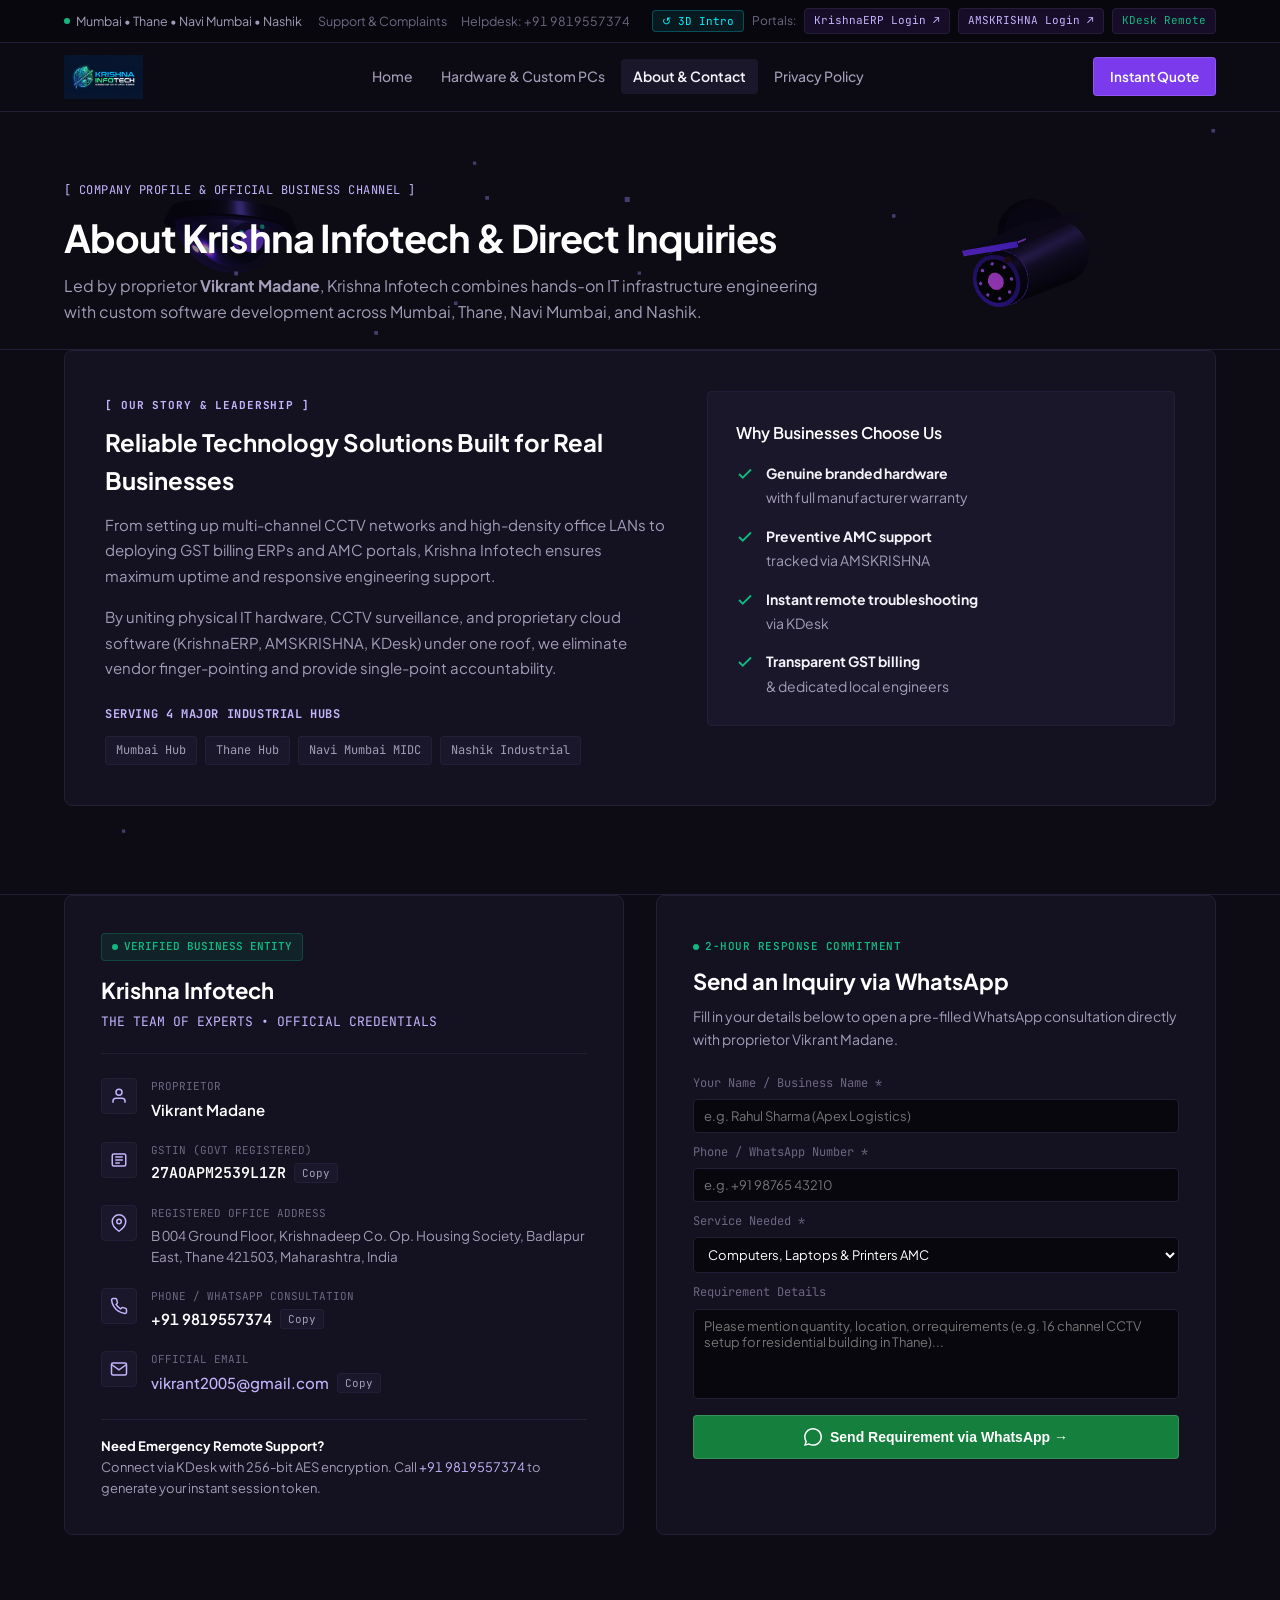
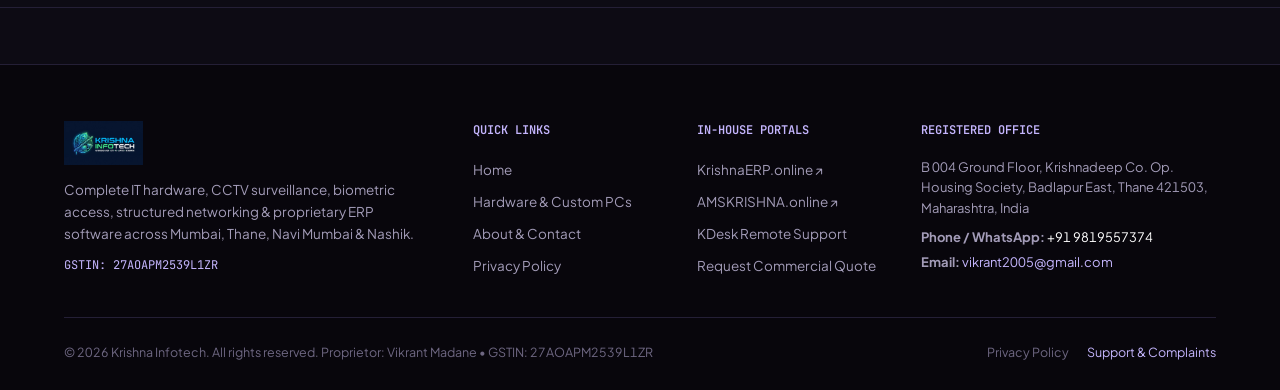
==== contact.html @ d6d77bbb "Initial commit: Krishna Infotech enterprise IT infrastructure & custom PC e-commerce platform" ====
<!DOCTYPE html>
<html lang="en">
<head>
  <meta charset="UTF-8">
  <meta name="viewport" content="width=device-width, initial-scale=1.0">
  <title>About &amp; Contact | Krishna Infotech — The Team of Experts</title>
  <meta name="description" content="About Krishna Infotech, led by proprietor Vikrant Madane. Verified business details, GSTIN, registered address, and instant WhatsApp inquiry generator.">
  <link rel="icon" type="image/png" href="assets/favicon.png">
  <link rel="preconnect" href="https://fonts.googleapis.com">
  <link rel="preconnect" href="https://fonts.gstatic.com" crossorigin>
  <link href="https://fonts.googleapis.com/css2?family=JetBrains+Mono:wght@400;500;600&family=Plus+Jakarta+Sans:wght@400;500;600;700;800&display=swap" rel="stylesheet">
  <link rel="stylesheet" href="css/style.css">
</head>
<body>

  <!-- Top Page Load Bar Animation -->
  <div id="page-preloader"><div class="preloader-bar"></div></div>

  <!-- Ambient Dynamic Constellation BG Canvas -->
  <canvas id="bg-canvas"></canvas>

  <!-- Top Utility Bar -->
  <div class="top-bar">
    <div class="container top-bar-inner">
      <div class="top-bar-left">
        <span class="hub-label"><span class="hub-dot"></span> Mumbai • Thane • Navi Mumbai • Nashik</span>
        <div class="top-links">
          <a href="#complaints" onclick="openModal('complaint-modal'); return false;">Support &amp; Complaints</a>
          <a href="tel:+919819557374">Helpdesk: +91 9819557374</a>
        </div>
      </div>

      <div class="portal-launchers">
        <button type="button" onclick="playBrandLoader(true)" class="btn-replay-intro" title="Replay 3D motion graphics brand intro">↺ 3D Intro</button>
        <span style="font-size: 12px; color: var(--text-muted);">Portals:</span>
        <a href="https://krishanerp.online/" target="_blank" class="portal-tag" rel="noopener">KrishnaERP Login ↗</a>
        <a href="https://amskrishna.online/" target="_blank" class="portal-tag" rel="noopener">AMSKRISHNA Login ↗</a>
        <a href="#kdesk-info" class="portal-tag" style="color: var(--semantic-green);">KDesk Remote</a>
      </div>
    </div>
  </div>

  <!-- Header Navigation (5 Dedicated Pages) -->
  <header class="site-header">
    <div class="container header-inner">
      <a href="index.html" class="brand-link" title="Krishna Infotech Home">
        <img src="assets/logo.png" alt="Krishna Infotech" class="brand-logo-img">
      </a>

      <!-- 4 Dedicated Page Buttons -->
      <nav class="nav-menu">
        <a href="index.html" class="nav-link">Home</a>
        <a href="products.html" class="nav-link">Hardware &amp; Custom PCs</a>
        <a href="contact.html" class="nav-link active">About &amp; Contact</a>
        <a href="privacy-policy.html" class="nav-link">Privacy Policy</a>
      </nav>

      <a href="https://wa.me/919819557374?text=Hello%20Krishna%20Infotech%2C%20I%20would%20like%20to%20request%20a%20quote." target="_blank" class="header-cta" rel="noopener">
        Instant Quote
      </a>

      <!-- Mobile Hamburger Button -->
      <button class="mobile-toggle" aria-label="Toggle Navigation">
        <svg width="24" height="24" fill="none" stroke="currentColor" stroke-width="2" viewBox="0 0 24 24"><path d="M4 6h16M4 12h16M4 18h16"/></svg>
      </button>
    </div>
  </header>

  <!-- Mobile Overlay & Drawer Panel (4 Pages) -->
  <div class="nav-overlay"></div>
  <aside class="mobile-nav-panel">
    <a href="index.html" class="nav-link">Home</a>
    <a href="products.html" class="nav-link">Hardware &amp; Custom PCs</a>
    <a href="contact.html" class="nav-link active">About &amp; Contact</a>
    <a href="privacy-policy.html" class="nav-link">Privacy Policy</a>
    <hr style="border-color: var(--border-subtle); margin: 0.5rem 0;">
    <a href="https://wa.me/919819557374?text=Hello%20Krishna%20Infotech%2C%20I%20would%20like%20to%20connect." target="_blank" class="btn-whatsapp" style="justify-content: center;" rel="noopener">
      Direct WhatsApp Chat
    </a>
  </aside>

  <!-- Page Header -->
  <section class="section-pad" style="padding-bottom: 24px;">
    <div class="container">
      <div class="hero-kicker">
        [ COMPANY PROFILE &amp; OFFICIAL BUSINESS CHANNEL ]
      </div>
      <h1 class="hero-heading" style="margin-bottom: 12px;">
        About Krishna Infotech &amp; Direct Inquiries
      </h1>
      <p class="hero-desc" style="max-width: 760px; margin-bottom: 0;">
        Led by proprietor <strong>Vikrant Madane</strong>, Krishna Infotech combines hands-on IT infrastructure engineering with custom software development across Mumbai, Thane, Navi Mumbai, and Nashik.
      </p>
    </div>
  </section>

  <!-- About Krishna Infotech Section -->
  <section id="about" class="section-pad" style="padding-top: 0; padding-bottom: 48px;">
    <div class="container">
      <div style="background: var(--bg-surface); border: 1px solid var(--border-subtle); border-radius: var(--radius-md); padding: 40px; margin-bottom: 40px;">
        <div style="display: grid; grid-template-columns: 1.2fr 1fr; gap: 40px; align-items: start;">
          <div>
            <span class="section-eyebrow">[ OUR STORY &amp; LEADERSHIP ]</span>
            <h2 style="font-size: 24px; color: #fff; margin-bottom: 12px; font-weight: 700;">Reliable Technology Solutions Built for Real Businesses</h2>
            <p style="color: var(--text-secondary); font-size: 15px; line-height: 1.7; margin-bottom: 16px;">
              From setting up multi-channel CCTV networks and high-density office LANs to deploying GST billing ERPs and AMC portals, Krishna Infotech ensures maximum uptime and responsive engineering support.
            </p>
            <p style="color: var(--text-secondary); font-size: 15px; line-height: 1.7; margin-bottom: 24px;">
              By uniting physical IT hardware, CCTV surveillance, and proprietary cloud software (KrishnaERP, AMSKRISHNA, KDesk) under one roof, we eliminate vendor finger-pointing and provide single-point accountability.
            </p>

            <h4 style="font-size: 12px; font-family: var(--font-mono); text-transform: uppercase; letter-spacing: 0.05em; color: var(--accent-ink); margin-bottom: 12px;">Serving 4 Major Industrial Hubs</h4>
            <div style="display: flex; gap: 8px; flex-wrap: wrap;">
              <span class="micro-pill" style="font-size: 12px; padding: 4px 10px;">Mumbai Hub</span>
              <span class="micro-pill" style="font-size: 12px; padding: 4px 10px;">Thane Hub</span>
              <span class="micro-pill" style="font-size: 12px; padding: 4px 10px;">Navi Mumbai MIDC</span>
              <span class="micro-pill" style="font-size: 12px; padding: 4px 10px;">Nashik Industrial</span>
            </div>
          </div>

          <!-- Why Choose Us -->
          <div style="background: var(--bg-surface-raised); border: 1px solid var(--border-subtle); border-radius: var(--radius-sm); padding: 28px;">
            <h3 style="font-size: 16px; color: #fff; font-weight: 600; margin-bottom: 16px;">Why Businesses Choose Us</h3>
            <ul class="dash-checkmarks" style="margin: 0;">
              <li>
                <svg width="18" height="18" viewBox="0 0 24 24" fill="none" stroke="currentColor" stroke-width="2.5"><polyline points="20 6 9 17 4 12"/></svg>
                <span><strong>Genuine branded hardware</strong> with full manufacturer warranty</span>
              </li>
              <li>
                <svg width="18" height="18" viewBox="0 0 24 24" fill="none" stroke="currentColor" stroke-width="2.5"><polyline points="20 6 9 17 4 12"/></svg>
                <span><strong>Preventive AMC support</strong> tracked via AMSKRISHNA</span>
              </li>
              <li>
                <svg width="18" height="18" viewBox="0 0 24 24" fill="none" stroke="currentColor" stroke-width="2.5"><polyline points="20 6 9 17 4 12"/></svg>
                <span><strong>Instant remote troubleshooting</strong> via KDesk</span>
              </li>
              <li>
                <svg width="18" height="18" viewBox="0 0 24 24" fill="none" stroke="currentColor" stroke-width="2.5"><polyline points="20 6 9 17 4 12"/></svg>
                <span><strong>Transparent GST billing</strong> &amp; dedicated local engineers</span>
              </li>
            </ul>
          </div>
        </div>
      </div>
    </div>
  </section>

  <!-- Contact & WhatsApp Section -->
  <section id="contact-form-section" class="section-pad" style="padding-top: 0; padding-bottom: 72px;">
    <div class="container">
      <div class="contact-layout" style="display: grid; grid-template-columns: 1fr 1fr; gap: 32px;">

        <!-- Column 1: Verified Business Details Card -->
        <div class="contact-card" style="background: var(--bg-surface); border: 1px solid var(--border-subtle); border-radius: var(--radius-md); padding: 36px;">
          <div style="border-bottom: 1px solid var(--border-subtle); padding-bottom: 20px; margin-bottom: 24px;">
            <div style="display: inline-flex; align-items: center; gap: 6px; background: var(--semantic-green-soft); border: 1px solid rgba(16, 185, 129, 0.25); padding: 4px 10px; border-radius: var(--radius-sm); font-size: 11px; font-family: var(--font-mono); font-weight: 600; color: var(--semantic-green); margin-bottom: 12px;">
              <span class="hub-dot"></span> VERIFIED BUSINESS ENTITY
            </div>
            <h2 style="font-size: 22px; color: #fff; font-weight: 700; margin-bottom: 4px;">Krishna Infotech</h2>
            <p style="color: var(--accent-ink); font-size: 13px; font-family: var(--font-mono);">THE TEAM OF EXPERTS • OFFICIAL CREDENTIALS</p>
          </div>

          <!-- Detail 1: Proprietor -->
          <div style="display: flex; gap: 14px; margin-bottom: 20px; align-items: flex-start;">
            <div style="width: 36px; height: 36px; background: var(--bg-surface-raised); border: 1px solid var(--border-subtle); border-radius: var(--radius-sm); display: flex; align-items: center; justify-content: center; color: var(--accent-ink); flex-shrink: 0;">
              <svg width="18" height="18" fill="none" stroke="currentColor" stroke-width="2" viewBox="0 0 24 24"><path d="M20 21v-2a4 4 0 0 0-4-4H8a4 4 0 0 0-4 4v2"/><circle cx="12" cy="7" r="4"/></svg>
            </div>
            <div>
              <span style="font-size: 11px; font-family: var(--font-mono); color: var(--text-muted); text-transform: uppercase; display: block; margin-bottom: 2px;">Proprietor</span>
              <div style="font-size: 15px; color: #fff; font-weight: 600;">Vikrant Madane</div>
            </div>
          </div>

          <!-- Detail 2: GSTIN -->
          <div style="display: flex; gap: 14px; margin-bottom: 20px; align-items: flex-start;">
            <div style="width: 36px; height: 36px; background: var(--bg-surface-raised); border: 1px solid var(--border-subtle); border-radius: var(--radius-sm); display: flex; align-items: center; justify-content: center; color: var(--accent-ink); flex-shrink: 0;">
              <svg width="18" height="18" fill="none" stroke="currentColor" stroke-width="2" viewBox="0 0 24 24"><rect x="3" y="4" width="18" height="16" rx="2"/><line x1="7" y1="8" x2="17" y2="8"/><line x1="7" y1="12" x2="17" y2="12"/><line x1="7" y1="16" x2="13" y2="16"/></svg>
            </div>
            <div>
              <span style="font-size: 11px; font-family: var(--font-mono); color: var(--text-muted); text-transform: uppercase; display: block; margin-bottom: 2px;">GSTIN (Govt Registered)</span>
              <div style="font-size: 15px; font-family: var(--font-mono); color: #fff; font-weight: 600; display: flex; align-items: center; gap: 8px;">
                27AOAPM2539L1ZR
                <button class="micro-pill" data-copy="27AOAPM2539L1ZR" title="Copy GSTIN" style="cursor: pointer;">Copy</button>
              </div>
            </div>
          </div>

          <!-- Detail 3: Registered Address -->
          <div style="display: flex; gap: 14px; margin-bottom: 20px; align-items: flex-start;">
            <div style="width: 36px; height: 36px; background: var(--bg-surface-raised); border: 1px solid var(--border-subtle); border-radius: var(--radius-sm); display: flex; align-items: center; justify-content: center; color: var(--accent-ink); flex-shrink: 0;">
              <svg width="18" height="18" fill="none" stroke="currentColor" stroke-width="2" viewBox="0 0 24 24"><path d="M21 10c0 7-9 13-9 13s-9-6-9-13a9 9 0 0 1 18 0z"/><circle cx="12" cy="10" r="3"/></svg>
            </div>
            <div>
              <span style="font-size: 11px; font-family: var(--font-mono); color: var(--text-muted); text-transform: uppercase; display: block; margin-bottom: 2px;">Registered Office Address</span>
              <div style="font-size: 13.5px; color: var(--text-secondary); line-height: 1.6;">
                B 004 Ground Floor, Krishnadeep Co. Op. Housing Society, Badlapur East, Thane 421503, Maharashtra, India
              </div>
            </div>
          </div>

          <!-- Detail 4: Phone / WhatsApp -->
          <div style="display: flex; gap: 14px; margin-bottom: 20px; align-items: flex-start;">
            <div style="width: 36px; height: 36px; background: var(--bg-surface-raised); border: 1px solid var(--border-subtle); border-radius: var(--radius-sm); display: flex; align-items: center; justify-content: center; color: var(--accent-ink); flex-shrink: 0;">
              <svg width="18" height="18" fill="none" stroke="currentColor" stroke-width="2" viewBox="0 0 24 24"><path d="M22 16.92v3a2 2 0 0 1-2.18 2 19.79 19.79 0 0 1-8.63-3.07 19.5 19.5 0 0 1-6-6 19.79 19.79 0 0 1-3.07-8.67A2 2 0 0 1 4.11 2h3a2 2 0 0 1 2 1.72 12.84 12.84 0 0 0 .7 2.81 2 2 0 0 1-.45 2.11L8.09 9.91a16 16 0 0 0 6 6l1.27-1.27a2 2 0 0 1 2.11-.45 12.84 12.84 0 0 0 2.81.7A2 2 0 0 1 22 16.92z"/></svg>
            </div>
            <div>
              <span style="font-size: 11px; font-family: var(--font-mono); color: var(--text-muted); text-transform: uppercase; display: block; margin-bottom: 2px;">Phone / WhatsApp Consultation</span>
              <div style="font-size: 15px; color: #fff; font-weight: 600; display: flex; align-items: center; gap: 8px;">
                <a href="tel:+919819557374" style="color: #fff; text-decoration: none;">+91 9819557374</a>
                <button class="micro-pill" data-copy="+919819557374" title="Copy Phone" style="cursor: pointer;">Copy</button>
              </div>
            </div>
          </div>

          <!-- Detail 5: Email -->
          <div style="display: flex; gap: 14px; margin-bottom: 20px; align-items: flex-start;">
            <div style="width: 36px; height: 36px; background: var(--bg-surface-raised); border: 1px solid var(--border-subtle); border-radius: var(--radius-sm); display: flex; align-items: center; justify-content: center; color: var(--accent-ink); flex-shrink: 0;">
              <svg width="18" height="18" fill="none" stroke="currentColor" stroke-width="2" viewBox="0 0 24 24"><path d="M4 4h16c1.1 0 2 .9 2 2v12c0 1.1-.9 2-2 2H4c-1.1 0-2-.9-2-2V6c0-1.1.9-2 2-2z"/><polyline points="22,6 12,13 2,6"/></svg>
            </div>
            <div>
              <span style="font-size: 11px; font-family: var(--font-mono); color: var(--text-muted); text-transform: uppercase; display: block; margin-bottom: 2px;">Official Email</span>
              <div style="font-size: 15px; color: var(--accent-ink); font-weight: 500; display: flex; align-items: center; gap: 8px;">
                <a href="mailto:vikrant2005@gmail.com" style="color: var(--accent-ink); text-decoration: none;">vikrant2005@gmail.com</a>
                <button class="micro-pill" data-copy="vikrant2005@gmail.com" title="Copy Email" style="cursor: pointer;">Copy</button>
              </div>
            </div>
          </div>

          <!-- Detail 6: KDesk Anchor -->
          <div id="kdesk-info" style="margin-top: 24px; padding-top: 16px; border-top: 1px solid var(--border-subtle); font-size: 13px; color: var(--text-secondary);">
            <strong style="color: #fff;">Need Emergency Remote Support?</strong><br>
            Connect via KDesk with 256-bit AES encryption. Call <a href="tel:+919819557374" style="color: var(--accent-ink); text-decoration: none;">+91 9819557374</a> to generate your instant session token.
          </div>
        </div>

        <!-- Column 2: Send Inquiry on WhatsApp Form -->
        <div class="form-card" style="background: var(--bg-surface); border: 1px solid var(--border-subtle); border-radius: var(--radius-md); padding: 36px;">
          <div style="margin-bottom: 24px;">
            <div style="display: inline-flex; align-items: center; gap: 6px; color: #10b981; font-weight: 600; font-family: var(--font-mono); font-size: 11px; text-transform: uppercase; letter-spacing: 0.05em; margin-bottom: 8px;">
              <span class="hub-dot"></span> 2-HOUR RESPONSE COMMITMENT
            </div>
            <h2 style="font-size: 22px; color: #fff; font-weight: 700; margin-bottom: 6px;">Send an Inquiry via WhatsApp</h2>
            <p style="color: var(--text-secondary); font-size: 14px; line-height: 1.6;">
              Fill in your details below to open a pre-filled WhatsApp consultation directly with proprietor Vikrant Madane.
            </p>
          </div>

          <form id="whatsapp-inquiry-form">
            <div class="field-group">
              <label style="display: block; font-size: 12px; font-family: var(--font-mono); color: var(--text-muted); margin-bottom: 6px;" for="inp-name">Your Name / Business Name *</label>
              <input type="text" id="inp-name" name="name" class="field-input" placeholder="e.g. Rahul Sharma (Apex Logistics)" required>
            </div>

            <div class="field-group">
              <label style="display: block; font-size: 12px; font-family: var(--font-mono); color: var(--text-muted); margin-bottom: 6px;" for="inp-phone">Phone / WhatsApp Number *</label>
              <input type="tel" id="inp-phone" name="phone" class="field-input" placeholder="e.g. +91 98765 43210" required>
            </div>

            <div class="field-group">
              <label style="display: block; font-size: 12px; font-family: var(--font-mono); color: var(--text-muted); margin-bottom: 6px;" for="inp-service">Service Needed *</label>
              <select id="inp-service" name="service" class="field-input" required>
                <option value="Computers, Laptops & Printers">Computers, Laptops &amp; Printers AMC</option>
                <option value="CCTV & Biometric Security">CCTV &amp; Biometric Security Systems</option>
                <option value="Networking & Building Intercoms">Networking &amp; EPABX Intercoms</option>
                <option value="KrishnaERP Software (GST & Inventory)">KrishnaERP GST Billing &amp; Inventory Suite</option>
                <option value="AMSKRISHNA AMC Management Software">AMSKRISHNA Contract Management Platform</option>
                <option value="Cloud & Remote Support (KDesk)">Cloud &amp; Remote Support (KDesk)</option>
                <option value="Other IT Inquiry">Other IT Inquiry</option>
              </select>
            </div>

            <div class="field-group">
              <label style="display: block; font-size: 12px; font-family: var(--font-mono); color: var(--text-muted); margin-bottom: 6px;" for="inp-msg">Requirement Details</label>
              <textarea id="inp-msg" name="message" class="field-input" style="height: 90px; resize: none;" placeholder="Please mention quantity, location, or requirements (e.g. 16 channel CCTV setup for residential building in Thane)..."></textarea>
            </div>

            <button type="submit" class="btn-whatsapp" style="width: 100%; justify-content: center; padding: 12px; font-size: 14px;">
              <svg width="18" height="18" viewBox="0 0 24 24" fill="currentColor"><path d="M.057 24l1.687-6.163c-1.041-1.804-1.588-3.849-1.587-5.946.003-6.556 5.338-11.891 11.893-11.891 3.181.001 6.167 1.24 8.413 3.488 2.245 2.248 3.481 5.236 3.48 8.414-.003 6.557-5.338 11.892-11.893 11.892-1.99-.001-3.951-.5-5.688-1.448l-6.305 1.654zm6.597-3.807c1.676.995 3.276 1.591 5.392 1.592 5.448 0 9.886-4.434 9.889-9.885.002-5.462-4.415-9.89-9.881-9.892-5.452 0-9.887 4.434-9.889 9.884-.001 2.225.651 3.891 1.746 5.634l-.999 3.648 3.742-.981z"/></svg>
              Send Requirement via WhatsApp →
            </button>
          </form>
        </div>

      </div>
    </div>
  </section>

  <!-- Complaints & Support Modal (Directly Inspired by Global Lab) -->
  <div class="modal-backdrop" id="complaint-modal">
    <div class="modal-window">
      <button class="modal-close-btn" onclick="closeModal('complaint-modal')">✕</button>
      <h3 style="font-size: 18px; color: #ffffff; margin-bottom: 4px;">Priority Support &amp; Complaints</h3>
      <p style="font-size: 13px; color: var(--text-secondary); margin-bottom: 20px;">
        Issues submitted here route directly to proprietor Vikrant Madane. Emergency response within 2 hours.
      </p>
      <form onsubmit="handleComplaintSubmit(event)">
        <div class="field-group">
          <input type="text" id="comp-name" class="field-input" placeholder="Personnel Name *" required>
        </div>
        <div class="field-group">
          <input type="tel" id="comp-phone" class="field-input" placeholder="Contact Mobile *" required>
        </div>
        <div class="field-group">
          <textarea id="comp-desc" class="field-input" style="height: 90px; resize: none;" placeholder="Describe technical issue, equipment affected, or site address *" required></textarea>
        </div>
        <button type="submit" class="btn-primary" style="width: 100%; justify-content: center; padding: 11px;">
          Submit to Priority WhatsApp Helpdesk
        </button>
      </form>
    </div>
  </div>

  <!-- Site Footer (5 Quick Pages) -->
  <footer class="site-footer">
    <div class="container">
      <div class="footer-grid">
        <div>
          <div style="display: flex; align-items: center; gap: 10px; margin-bottom: 12px;">
            <img src="assets/logo.png" alt="Krishna Infotech Logo" style="height: 44px; width: auto;">
          </div>
          <p class="footer-brand-desc">
            Complete IT hardware, CCTV surveillance, biometric access, structured networking &amp; proprietary ERP software across Mumbai, Thane, Navi Mumbai &amp; Nashik.
          </p>
          <div style="font-family: var(--font-mono); font-size: 12px; color: var(--accent-ink); margin-top: 12px;">
            GSTIN: 27AOAPM2539L1ZR
          </div>
        </div>

        <div>
          <h4 class="footer-col-title">Quick Links</h4>
          <ul class="footer-links">
            <li><a href="index.html">Home</a></li>
            <li><a href="products.html">Hardware &amp; Custom PCs</a></li>
            <li><a href="contact.html">About &amp; Contact</a></li>
            <li><a href="privacy-policy.html">Privacy Policy</a></li>
          </ul>
        </div>

        <div>
          <h4 class="footer-col-title">In-House Portals</h4>
          <ul class="footer-links">
            <li><a href="https://krishanerp.online/" target="_blank" rel="noopener">KrishnaERP.online ↗</a></li>
            <li><a href="https://amskrishna.online/" target="_blank" rel="noopener">AMSKRISHNA.online ↗</a></li>
            <li><a href="#kdesk-info">KDesk Remote Support</a></li>
            <li><a href="#contact-form-section">Request Commercial Quote</a></li>
          </ul>
        </div>

        <div>
          <h4 class="footer-col-title">Registered Office</h4>
          <p style="font-size: 13px; color: var(--text-secondary); line-height: 1.6; margin-bottom: 8px;">
            B 004 Ground Floor, Krishnadeep Co. Op. Housing Society, Badlapur East, Thane 421503, Maharashtra, India
          </p>
          <p style="font-size: 13px; color: var(--text-secondary); margin-bottom: 4px;">
            <strong>Phone / WhatsApp:</strong> <a href="tel:+919819557374" style="color: #fff; text-decoration: none;">+91 9819557374</a>
          </p>
          <p style="font-size: 13px; color: var(--text-secondary);">
            <strong>Email:</strong> <a href="mailto:vikrant2005@gmail.com" style="color: var(--accent-ink); text-decoration: none;">vikrant2005@gmail.com</a>
          </p>
        </div>
      </div>

      <div class="footer-bottom">
        <div>© 2026 Krishna Infotech. All rights reserved. Proprietor: Vikrant Madane • GSTIN: 27AOAPM2539L1ZR</div>
        <div>
          <a href="privacy-policy.html" style="color: var(--text-muted); text-decoration: none; margin-left: 16px;">Privacy Policy</a>
          <a href="#complaints" onclick="openModal('complaint-modal'); return false;" style="color: var(--accent-ink); text-decoration: none; margin-left: 16px;">Support &amp; Complaints</a>
        </div>
      </div>
    </div>
  </footer>

  <!-- Scripts -->
  <script src="js/three.min.js"></script>
  <script src="js/fflate.min.js"></script>
  <script src="js/GLTFLoader.js"></script>
  <script src="js/FBXLoader.js"></script>
  <script src="js/bg-animation.js"></script>
  <script src="js/main.js"></script>
  <script src="js/brand-loader.js"></script>
  <script>
    const urlParams = new URLSearchParams(window.location.search);
    const serviceParam = urlParams.get('service');
    if (serviceParam) {
      const select = document.getElementById('inp-service');
      for (let i = 0; i < select.options.length; i++) {
        if (select.options[i].value.toLowerCase().includes(serviceParam.toLowerCase())) {
          select.selectedIndex = i;
          break;
        }
      }
    }
  </script>
</body>
</html>
---- css/style.css ----
/* ==========================================================================
   Krishna Infotech — Enterprise Design System
   Palette: Tinted Plum Graphite (#0d0b14) & Regal Amethyst (#7c3aed)
   Zero neon halos • Zero gradient text • Quiet chrome • Tabular data
   ========================================================================== */

:root {
  --bg-primary: #0d0b14;
  --bg-base: #0d0b14;
  --bg-secondary: #141120;
  --bg-surface: #141120;
  --bg-surface-raised: #1a172a;
  --bg-surface-hover: #211d35;
  --bg-card: #141120;
  --bg-card-hover: #1a172a;
  --bg-glass: rgba(13, 11, 20, 0.94);
  
  --border-subtle: #241f36;
  --border-strong: #362f4e;
  --border-focus: #7c3aed;
  --border-accent: #7c3aed;
  
  --text-main: #f5f3fa;
  --text-primary: #f5f3fa;
  --text-secondary: #a39cb8;
  --text-muted: #6e6782;
  
  --accent: #7c3aed;
  --accent-hover: #6d28d9;
  --accent-soft: rgba(124, 58, 237, 0.12);
  --accent-ink: #c4b5fd;
  
  --semantic-green: #10b981;
  --semantic-green-soft: rgba(16, 185, 129, 0.1);
  --semantic-amber: #f59e0b;
  --semantic-amber-soft: rgba(245, 158, 11, 0.1);
  
  --font-sans: 'Plus Jakarta Sans', system-ui, -apple-system, sans-serif;
  --font-mono: 'JetBrains Mono', monospace;
  
  --radius-sm: 4px;
  --radius-md: 8px;
  --radius-lg: 12px;
  
  --transition-fast: all 0.15s ease;
}

/* Reset */
*, *::before, *::after {
  box-sizing: border-box;
  margin: 0;
  padding: 0;
}

html {
  scroll-behavior: smooth;
  font-size: 15px;
  background-color: var(--bg-primary);
}

body {
  background-color: transparent !important;
  color: var(--text-main);
  font-family: var(--font-sans);
  line-height: 1.6;
  font-variant-numeric: tabular-nums;
  -webkit-font-smoothing: antialiased;
  min-height: 100vh;
  overflow-x: hidden;
  opacity: 0;
  transition: opacity 0.25s ease;
}

body.page-loaded {
  opacity: 1;
}

body.page-exiting {
  opacity: 0;
  transform: translateY(-4px);
}

/* Canvas Background (Interactive 3D WebGL Cameras & PCs Following Mouse) */
#bg-canvas {
  position: fixed !important;
  top: 0 !important;
  left: 0 !important;
  width: 100vw !important;
  height: 100vh !important;
  z-index: -1 !important;
  pointer-events: none !important;
  opacity: 0.65;
}

/* Ensure ALL interactive and textual content is strictly above the 3D background canvas */
main,
section,
header,
footer,
article,
aside,
nav,
.site-wrapper,
.top-bar,
.site-header,
.site-footer,
.hero-section,
.metrics-bar,
.section-pad,
.oem-section,
.container,
.catalog-controls,
.catalog-grid,
.product-card-item,
.product-card-body,
#catalog-view-wrapper,
#custom-builder-section,
.pc-builder-section,
.pc-builder-layout,
.builder-step-card,
.builder-summary-deck,
.custom-builder-banner,
.service-card,
.contact-grid,
.quote-box,
.filter-tabs,
.search-box-wrap,
.filter-btn-group,
.view-mode-tabs {
  position: relative;
  z-index: 2;
}

/* Preloader Bar */
#page-preloader {
  position: fixed;
  top: 0;
  left: 0;
  width: 100%;
  height: 2px;
  background: var(--bg-surface);
  z-index: 99999;
  transition: opacity 0.3s ease;
}
.preloader-bar {
  height: 100%;
  width: 0%;
  background: var(--accent);
  transition: width 0.3s cubic-bezier(0.1, 0.7, 0.1, 1);
}
#page-preloader.preloader-hidden {
  opacity: 0;
  pointer-events: none;
}

/* Container */
.container {
  width: 100%;
  max-width: 1200px;
  margin: 0 auto;
  padding: 0 24px;
}

/* Header & Navigation */
.site-header {
  position: sticky;
  top: 0;
  z-index: 100;
  background-color: var(--bg-glass);
  backdrop-filter: blur(12px);
  border-bottom: 1px solid var(--border-subtle);
  transition: var(--transition-fast);
}

.site-header.scrolled {
  background-color: rgba(13, 11, 20, 0.98);
  border-bottom-color: var(--border-strong);
}

.header-inner {
  display: flex;
  align-items: center;
  justify-content: space-between;
  height: 68px;
}

.brand-link {
  display: flex;
  align-items: center;
  gap: 12px;
  text-decoration: none;
}

.brand-logo-img {
  height: 44px;
  width: auto;
  max-width: 220px;
  display: block;
  object-fit: contain;
  transition: transform 0.2s ease, filter 0.2s ease;
}
.brand-logo-img:hover {
  filter: drop-shadow(0 0 10px rgba(0, 242, 254, 0.4));
  transform: translateY(-1px);
}

/* Nav Menu */
.nav-menu {
  display: flex;
  align-items: center;
  gap: 4px;
  list-style: none;
}

.nav-link {
  display: inline-flex;
  align-items: center;
  padding: 6px 12px;
  font-size: 14px;
  font-weight: 500;
  color: var(--text-secondary);
  text-decoration: none;
  border-radius: var(--radius-sm);
  transition: var(--transition-fast);
}

.nav-link:hover {
  color: var(--text-primary);
  background-color: var(--bg-card-hover);
}

.nav-link.active {
  color: var(--text-primary);
  background-color: var(--bg-card-hover);
  font-weight: 600;
}

.header-cta {
  display: inline-flex;
  align-items: center;
  gap: 8px;
  padding: 8px 16px;
  background: var(--accent);
  color: #ffffff;
  font-size: 13.5px;
  font-weight: 600;
  border-radius: var(--radius-sm);
  text-decoration: none;
  border: 1px solid rgba(255, 255, 255, 0.15);
  transition: var(--transition-fast);
}

.header-cta:hover {
  background: var(--accent-hover);
}

/* Mobile Toggle */
.mobile-toggle {
  display: none;
  background: transparent;
  border: 1px solid var(--border-subtle);
  border-radius: var(--radius-sm);
  color: var(--text-main);
  padding: 6px;
  cursor: pointer;
}

.mobile-nav-panel {
  position: fixed;
  top: 68px;
  right: -100%;
  width: 280px;
  height: calc(100vh - 68px);
  background: var(--bg-secondary);
  border-left: 1px solid var(--border-subtle);
  padding: 24px 20px;
  display: flex;
  flex-direction: column;
  gap: 12px;
  transition: right 0.25s ease;
  z-index: 999;
}
.mobile-nav-panel.open { right: 0; }

.nav-overlay {
  display: none;
  position: fixed;
  top: 68px;
  left: 0;
  width: 100vw;
  height: calc(100vh - 68px);
  background: rgba(0, 0, 0, 0.6);
  backdrop-filter: blur(4px);
  z-index: 998;
}
.nav-overlay.active { display: block; }

/* Hero Section */
.hero-section {
  padding: 64px 0 52px;
  border-bottom: 1px solid var(--border-subtle);
}

.hero-pill {
  display: inline-flex;
  align-items: center;
  gap: 8px;
  padding: 4px 10px;
  border-radius: var(--radius-sm);
  background: var(--accent-soft);
  border: 1px solid var(--border-subtle);
  color: var(--accent-ink);
  font-family: var(--font-mono);
  font-size: 12px;
  margin-bottom: 16px;
}

.status-dot {
  width: 6px;
  height: 6px;
  border-radius: 50%;
  background-color: var(--semantic-green);
}

.hero-title {
  font-size: 38px;
  font-weight: 700;
  line-height: 1.18;
  letter-spacing: -0.025em;
  color: #ffffff;
  margin-bottom: 16px;
  max-width: 860px;
}

/* NO gradient text */
.hero-title .gradient-text {
  color: #ffffff;
}

.hero-desc {
  font-size: 16px;
  color: var(--text-secondary);
  line-height: 1.65;
  max-width: 720px;
  margin-bottom: 28px;
}

.hero-cta-group {
  display: flex;
  flex-wrap: wrap;
  gap: 12px;
  margin-bottom: 36px;
}

.btn-primary {
  display: inline-flex;
  align-items: center;
  gap: 8px;
  padding: 9px 18px;
  background: var(--accent);
  color: #ffffff;
  font-weight: 600;
  font-size: 14px;
  border-radius: var(--radius-sm);
  text-decoration: none;
  border: 1px solid rgba(255, 255, 255, 0.15);
  transition: var(--transition-fast);
}

.btn-primary:hover {
  background: var(--accent-hover);
}

.btn-whatsapp {
  display: inline-flex;
  align-items: center;
  gap: 8px;
  padding: 9px 18px;
  background: #15803d;
  color: #ffffff;
  font-weight: 600;
  font-size: 14px;
  border-radius: var(--radius-sm);
  text-decoration: none;
  border: 1px solid rgba(255, 255, 255, 0.15);
  transition: var(--transition-fast);
}

.btn-whatsapp:hover {
  background: #166534;
}

.btn-secondary {
  display: inline-flex;
  align-items: center;
  gap: 8px;
  padding: 9px 18px;
  background: var(--bg-surface);
  color: var(--text-primary);
  font-weight: 500;
  font-size: 14px;
  border-radius: var(--radius-sm);
  text-decoration: none;
  border: 1px solid var(--border-subtle);
  transition: var(--transition-fast);
}

.btn-secondary:hover {
  background: var(--bg-card-hover);
  border-color: var(--border-strong);
}

/* Metrics Bar */
.metrics-grid {
  display: grid;
  grid-template-columns: repeat(4, 1fr);
  gap: 1px;
  background: var(--border-subtle);
  border: 1px solid var(--border-subtle);
  border-radius: var(--radius-sm);
  overflow: hidden;
}

.metric-item {
  background: var(--bg-surface);
  padding: 16px 20px;
}

.metric-title {
  font-family: var(--font-mono);
  font-size: 11px;
  text-transform: uppercase;
  color: var(--text-muted);
  margin-bottom: 4px;
  display: block;
}

.metric-value {
  font-size: 14px;
  font-weight: 600;
  color: #ffffff;
}

/* Section Common */
.section-pad {
  padding: 64px 0;
  border-bottom: 1px solid var(--border-subtle);
}

.section-head {
  margin-bottom: 36px;
}

.section-subhead {
  display: block;
  font-family: var(--font-mono);
  font-size: 12px;
  color: var(--accent-ink);
  margin-bottom: 6px;
}

.section-title {
  font-size: 26px;
  font-weight: 700;
  color: #ffffff;
  letter-spacing: -0.02em;
  margin-bottom: 8px;
}

.section-desc {
  font-size: 15px;
  color: var(--text-secondary);
  max-width: 640px;
}

/* Service Cards */
.services-grid {
  display: grid;
  grid-template-columns: repeat(2, 1fr);
  gap: 24px;
}

.service-card {
  background: var(--bg-surface);
  border: 1px solid var(--border-subtle);
  border-radius: var(--radius-md);
  padding: 28px;
  display: flex;
  flex-direction: column;
  justify-content: space-between;
  transition: border-color 0.15s;
}

.service-card:hover {
  border-color: var(--border-strong);
}

.service-icon-box {
  width: 44px;
  height: 44px;
  border-radius: var(--radius-sm);
  background: var(--bg-surface-raised);
  border: 1px solid var(--border-subtle);
  display: flex;
  align-items: center;
  justify-content: center;
  margin-bottom: 20px;
  color: var(--accent-ink);
}

.service-title {
  font-size: 18px;
  font-weight: 600;
  color: #ffffff;
  margin-bottom: 8px;
}

.service-text {
  font-size: 14px;
  color: var(--text-secondary);
  line-height: 1.6;
  margin-bottom: 16px;
}

.service-tags {
  display: flex;
  flex-wrap: wrap;
  gap: 6px;
  margin-bottom: 20px;
}

.spec-tag {
  font-family: var(--font-mono);
  font-size: 11px;
  background: var(--bg-surface-raised);
  border: 1px solid var(--border-subtle);
  color: var(--text-secondary);
  padding: 3px 8px;
  border-radius: var(--radius-sm);
}

.service-card-footer {
  margin-top: auto;
  padding-top: 16px;
  border-top: 1px solid var(--border-subtle);
  display: flex;
  align-items: center;
  justify-content: space-between;
}

.learn-more-link {
  display: inline-flex;
  align-items: center;
  gap: 6px;
  color: var(--accent-ink);
  font-size: 13.5px;
  font-weight: 600;
  text-decoration: none;
}
.learn-more-link:hover {
  color: #ffffff;
}

/* Products Grid & Catalog */
.products-grid {
  display: grid;
  grid-template-columns: repeat(3, 1fr);
  gap: 24px;
}

.catalog-grid {
  display: grid;
  grid-template-columns: repeat(auto-fill, minmax(350px, 1fr));
  gap: 24px;
}

/* Search & Filter Bar Controls */
.catalog-controls {
  background: var(--bg-surface);
  border: 1px solid var(--border-subtle);
  border-radius: var(--radius-md);
  padding: 20px 24px;
  margin-bottom: 32px;
  display: flex;
  flex-direction: column;
  gap: 16px;
}

.search-input-wrapper {
  position: relative;
  width: 100%;
}

.search-input-wrapper svg {
  position: absolute;
  left: 14px;
  top: 50%;
  transform: translateY(-50%);
  color: var(--text-muted);
  pointer-events: none;
}

.catalog-search-input {
  width: 100%;
  padding: 12px 14px 12px 42px;
  background: var(--bg-base);
  border: 1px solid var(--border-subtle);
  border-radius: var(--radius-sm);
  color: #ffffff;
  font-family: inherit;
  font-size: 14.5px;
  transition: all 0.15s ease;
}

.catalog-search-input:focus {
  outline: none;
  border-color: var(--accent);
  box-shadow: 0 0 0 2px var(--accent-soft);
}

.filter-pills-row {
  display: flex;
  align-items: center;
  justify-content: space-between;
  flex-wrap: wrap;
  gap: 12px;
}

.filter-btn-group {
  display: flex;
  gap: 8px;
  flex-wrap: wrap;
}

.cat-filter-btn {
  background: var(--bg-surface-raised);
  border: 1px solid var(--border-subtle);
  color: var(--text-secondary);
  font-family: var(--font-sans);
  font-size: 13px;
  font-weight: 500;
  padding: 7px 14px;
  border-radius: var(--radius-sm);
  cursor: pointer;
  transition: all 0.15s ease;
  display: inline-flex;
  align-items: center;
  gap: 6px;
}

.cat-filter-btn:hover {
  color: var(--text-primary);
  border-color: var(--border-strong);
  background: var(--bg-surface-hover);
}

.cat-filter-btn.active {
  background: var(--accent);
  color: #ffffff;
  border-color: var(--accent);
  font-weight: 600;
}

.filter-count-badge {
  font-family: var(--font-mono);
  font-size: 11px;
  background: rgba(0, 0, 0, 0.25);
  padding: 1px 6px;
  border-radius: 10px;
}

.results-meta {
  font-family: var(--font-mono);
  font-size: 12.5px;
  color: var(--text-muted);
}

/* Product Catalog Card */
.product-card-item {
  position: relative;
  background: var(--bg-surface);
  border: 1px solid var(--border-subtle);
  border-radius: var(--radius-md);
  padding: 0;
  display: flex;
  flex-direction: column;
  justify-content: space-between;
  transition: border-color 0.15s, transform 0.15s, box-shadow 0.15s;
  overflow: hidden;
}

.product-card-item:hover {
  border-color: var(--border-strong);
  transform: translateY(-3px);
  box-shadow: 0 12px 30px rgba(0, 0, 0, 0.45);
}

.product-card-media {
  position: relative;
  width: 100%;
  height: 200px;
  background: #09070e;
  overflow: hidden;
  border-bottom: 1px solid var(--border-subtle);
}

.product-card-img {
  width: 100%;
  height: 100%;
  object-fit: cover;
  object-position: center;
  display: block;
  transition: transform 0.35s cubic-bezier(0.1, 0.7, 0.1, 1);
}

.product-card-item:hover .product-card-img {
  transform: scale(1.04);
}

.product-card-content {
  padding: 20px;
  display: flex;
  flex-direction: column;
  justify-content: space-between;
  flex: 1;
}

/* Corner Badges */
.badge-corner-refurbished {
  position: absolute;
  top: 14px;
  right: 14px;
  background: rgba(245, 158, 11, 0.15);
  border: 1px solid #f59e0b;
  color: #fbbf24;
  font-family: var(--font-mono);
  font-size: 10.5px;
  font-weight: 700;
  padding: 3px 8px;
  border-radius: var(--radius-sm);
  letter-spacing: 0.04em;
  display: inline-flex;
  align-items: center;
  gap: 4px;
  z-index: 2;
}

.badge-corner-new {
  position: absolute;
  top: 14px;
  right: 14px;
  background: rgba(16, 185, 129, 0.12);
  border: 1px solid #10b981;
  color: #34d399;
  font-family: var(--font-mono);
  font-size: 10.5px;
  font-weight: 700;
  padding: 3px 8px;
  border-radius: var(--radius-sm);
  letter-spacing: 0.04em;
  display: inline-flex;
  align-items: center;
  gap: 4px;
  z-index: 2;
}

.badge-corner-software {
  position: absolute;
  top: 14px;
  right: 14px;
  background: rgba(124, 58, 237, 0.15);
  border: 1px solid #7c3aed;
  color: #c4b5fd;
  font-family: var(--font-mono);
  font-size: 10.5px;
  font-weight: 700;
  padding: 3px 8px;
  border-radius: var(--radius-sm);
  letter-spacing: 0.04em;
  display: inline-flex;
  align-items: center;
  gap: 4px;
  z-index: 2;
}

.product-item-category {
  font-family: var(--font-mono);
  font-size: 11px;
  color: var(--accent-ink);
  text-transform: uppercase;
  margin-bottom: 6px;
  display: block;
}

.product-item-title {
  font-size: 17px;
  font-weight: 700;
  color: #ffffff;
  line-height: 1.3;
  margin-bottom: 12px;
  padding-right: 120px; /* Space for corner badge */
}

.product-spec-list {
  list-style: none;
  display: flex;
  flex-direction: column;
  gap: 7px;
  font-size: 13px;
  color: var(--text-secondary);
  margin-bottom: 16px;
  border-top: 1px solid var(--border-subtle);
  padding-top: 12px;
}

.product-spec-list li {
  display: flex;
  align-items: flex-start;
  gap: 6px;
  line-height: 1.45;
}

.product-spec-list strong {
  color: var(--text-primary);
  font-weight: 500;
}

.product-warranty-banner {
  background: var(--bg-surface-raised);
  border: 1px solid var(--border-subtle);
  border-radius: var(--radius-sm);
  padding: 6px 10px;
  font-family: var(--font-mono);
  font-size: 11px;
  color: var(--text-muted);
  display: flex;
  align-items: center;
  gap: 6px;
  margin-bottom: 16px;
}

.product-warranty-banner.refurb-warranty {
  border-color: rgba(245, 158, 11, 0.25);
  color: #fbbf24;
}

.product-warranty-banner.new-warranty {
  border-color: rgba(16, 185, 129, 0.25);
  color: #34d399;
}

.no-products-msg {
  grid-column: 1 / -1;
  text-align: center;
  padding: 64px 20px;
  background: var(--bg-surface);
  border: 1px dashed var(--border-subtle);
  border-radius: var(--radius-md);
  color: var(--text-secondary);
}

.product-card {
  background: var(--bg-surface);
  border: 1px solid var(--border-subtle);
  border-radius: var(--radius-md);
  padding: 28px;
  display: flex;
  flex-direction: column;
  justify-content: space-between;
  transition: border-color 0.15s;
}

.product-card:hover {
  border-color: var(--border-strong);
}

.product-header-badge {
  display: flex;
  align-items: center;
  justify-content: space-between;
  margin-bottom: 14px;
}

.product-category-tag {
  font-family: var(--font-mono);
  font-size: 11px;
  color: var(--accent-ink);
  background: var(--accent-soft);
  border: 1px solid var(--border-subtle);
  padding: 2px 7px;
  border-radius: var(--radius-sm);
}

.domain-pill {
  font-family: var(--font-mono);
  font-size: 12px;
  color: var(--text-muted);
}

.product-name {
  font-size: 20px;
  font-weight: 700;
  color: #ffffff;
  margin-bottom: 8px;
}

.product-desc {
  font-size: 13.5px;
  color: var(--text-secondary);
  line-height: 1.6;
  margin-bottom: 20px;
}

.feature-checklist {
  list-style: none;
  display: flex;
  flex-direction: column;
  gap: 10px;
  margin-bottom: 24px;
}

.feature-checklist li {
  display: flex;
  align-items: flex-start;
  gap: 8px;
  font-size: 13.5px;
  color: var(--text-secondary);
}

.feature-checklist svg {
  flex-shrink: 0;
  margin-top: 3px;
  color: var(--semantic-green);
}

.product-actions {
  display: flex;
  flex-direction: column;
  gap: 8px;
  margin-top: auto;
}

/* Brands Marquee (Monochrome, Restrained) */
.brands-section {
  padding: 28px 0;
  border-bottom: 1px solid var(--border-subtle);
  background: #09070e;
}

.brands-title {
  text-align: center;
  font-family: var(--font-mono);
  font-size: 11.5px;
  text-transform: uppercase;
  letter-spacing: 0.05em;
  color: var(--text-muted);
  margin-bottom: 18px;
}

.brands-flex {
  display: flex;
  flex-wrap: wrap;
  align-items: center;
  justify-content: center;
  gap: 12px 20px;
}

.brand-badge {
  display: inline-flex;
  align-items: center;
  padding: 6px 14px;
  background: var(--bg-surface);
  border: 1px solid var(--border-subtle);
  border-radius: var(--radius-sm);
  font-family: var(--font-mono);
  font-weight: 600;
  font-size: 13px;
  color: var(--text-secondary);
  transition: var(--transition-fast);
}

.brand-badge:hover {
  color: var(--text-primary);
  border-color: var(--border-strong);
}

/* Technical Specification Tables */
.spec-table-container {
  overflow-x: auto;
  border: 1px solid var(--border-subtle);
  border-radius: var(--radius-sm);
  background: var(--bg-surface);
}

.spec-table {
  width: 100%;
  border-collapse: collapse;
  text-align: left;
  font-size: 13.5px;
}

.spec-table th {
  background: var(--bg-surface-raised);
  padding: 10px 14px;
  color: var(--accent-ink);
  font-family: var(--font-mono);
  font-size: 12px;
  font-weight: 600;
  border-bottom: 1px solid var(--border-subtle);
}

.spec-table td {
  padding: 10px 14px;
  border-bottom: 1px solid var(--border-subtle);
  color: var(--text-secondary);
}

.spec-table tr:hover td {
  background: var(--bg-card-hover);
}

/* Category Filter Tabs */
.filter-tabs {
  display: flex;
  flex-wrap: wrap;
  gap: 6px;
  margin-bottom: 28px;
}

.tab-btn {
  padding: 6px 14px;
  font-size: 13px;
  font-weight: 500;
  color: var(--text-secondary);
  background: var(--bg-surface);
  border: 1px solid var(--border-subtle);
  border-radius: var(--radius-sm);
  cursor: pointer;
  transition: var(--transition-fast);
}

.tab-btn:hover {
  color: var(--text-primary);
  border-color: var(--border-strong);
}

.tab-btn.active {
  color: #ffffff;
  background: var(--accent);
  border-color: var(--border-accent);
}

/* Contact Layout & Form */
.contact-layout {
  display: grid;
  grid-template-columns: 1fr 1.2fr;
  gap: 32px;
}

.contact-card, .form-card {
  background: var(--bg-surface);
  border: 1px solid var(--border-subtle);
  border-radius: var(--radius-md);
  padding: 32px;
}

.info-item {
  display: flex;
  align-items: flex-start;
  gap: 14px;
  margin-bottom: 20px;
}
.info-item:last-child { margin-bottom: 0; }

.info-icon {
  width: 38px;
  height: 38px;
  border-radius: var(--radius-sm);
  background: var(--bg-surface-raised);
  border: 1px solid var(--border-subtle);
  display: flex;
  align-items: center;
  justify-content: center;
  color: var(--accent-ink);
  flex-shrink: 0;
}

.info-content label {
  display: block;
  font-family: var(--font-mono);
  font-size: 11px;
  text-transform: uppercase;
  color: var(--text-muted);
  margin-bottom: 2px;
}

.info-content .val-text {
  font-size: 14px;
  color: var(--text-primary);
  font-weight: 500;
}

.copy-badge-btn {
  display: inline-flex;
  align-items: center;
  margin-left: 8px;
  padding: 2px 6px;
  font-size: 11px;
  font-family: var(--font-mono);
  background: var(--bg-surface-raised);
  border: 1px solid var(--border-subtle);
  border-radius: 3px;
  color: var(--accent-ink);
  cursor: pointer;
  transition: var(--transition-fast);
}

.copy-badge-btn:hover {
  border-color: var(--border-strong);
  color: #ffffff;
}

.form-group {
  margin-bottom: 14px;
}

.form-label {
  display: block;
  font-size: 13px;
  font-weight: 500;
  color: var(--text-secondary);
  margin-bottom: 6px;
}

.form-input, .form-select, .form-textarea {
  width: 100%;
  padding: 9px 12px;
  background: var(--bg-base);
  border: 1px solid var(--border-subtle);
  border-radius: var(--radius-sm);
  color: var(--text-primary);
  font-family: inherit;
  font-size: 14px;
  transition: border-color 0.15s;
}

.form-input:focus, .form-select:focus, .form-textarea:focus {
  outline: none;
  border-color: var(--border-accent);
}

.form-textarea {
  resize: vertical;
  min-height: 96px;
}

/* Toast */
.site-toast {
  position: fixed;
  bottom: 24px;
  right: 24px;
  background: var(--bg-surface-raised);
  color: #ffffff;
  border: 1px solid var(--border-strong);
  padding: 10px 18px;
  border-radius: var(--radius-sm);
  font-size: 13.5px;
  font-weight: 500;
  z-index: 100000;
  display: flex;
  align-items: center;
  gap: 8px;
  opacity: 0;
  transform: translateY(12px);
  pointer-events: none;
  transition: all 0.2s ease;
}

.site-toast.show {
  opacity: 1;
  transform: translateY(0);
  pointer-events: auto;
}

/* Privacy Policy Layout */
.policy-container {
  display: grid;
  grid-template-columns: 240px 1fr;
  gap: 36px;
  margin-top: 24px;
}

.policy-toc {
  position: sticky;
  top: 96px;
  height: fit-content;
  background: var(--bg-surface);
  border: 1px solid var(--border-subtle);
  border-radius: var(--radius-md);
  padding: 20px;
}

.policy-toc-title {
  font-family: var(--font-mono);
  font-size: 11px;
  text-transform: uppercase;
  color: var(--accent-ink);
  font-weight: 600;
  margin-bottom: 12px;
}

.policy-toc ul {
  list-style: none;
  display: flex;
  flex-direction: column;
  gap: 8px;
}

.policy-toc a {
  color: var(--text-secondary);
  font-size: 13px;
  text-decoration: none;
  transition: color 0.15s;
}

.policy-toc a:hover {
  color: var(--text-primary);
}

.policy-body {
  background: var(--bg-surface);
  border: 1px solid var(--border-subtle);
  border-radius: var(--radius-md);
  padding: 32px;
  line-height: 1.8;
}

.policy-body h2 {
  font-size: 18px;
  color: #ffffff;
  margin-top: 28px;
  margin-bottom: 10px;
  padding-bottom: 6px;
  border-bottom: 1px solid var(--border-subtle);
}

.policy-body h2:first-of-type { margin-top: 0; }
.policy-body p { color: var(--text-secondary); margin-bottom: 16px; font-size: 14px; }
.policy-body ul { padding-left: 20px; color: var(--text-secondary); margin-bottom: 18px; font-size: 14px; }

.policy-meta-bar {
  display: flex;
  flex-wrap: wrap;
  align-items: center;
  justify-content: space-between;
  gap: 12px;
  padding: 12px 18px;
  background: var(--bg-surface);
  border: 1px solid var(--border-subtle);
  border-radius: var(--radius-sm);
  margin-bottom: 24px;
  font-size: 13.5px;
}

/* Footer */
.site-footer {
  border-top: 1px solid var(--border-subtle);
  background: #08060c;
  padding: 56px 0 28px;
  margin-top: 56px;
}

.footer-grid {
  display: grid;
  grid-template-columns: 2fr 1fr 1fr 1.6fr;
  gap: 40px;
  margin-bottom: 40px;
}

.footer-brand-desc {
  color: var(--text-secondary);
  font-size: 13.5px;
  line-height: 1.6;
  margin-top: 14px;
  max-width: 360px;
}

.footer-col-title {
  font-family: var(--font-mono);
  font-size: 12px;
  text-transform: uppercase;
  color: var(--accent-ink);
  font-weight: 600;
  margin-bottom: 16px;
}

.footer-links {
  list-style: none;
  display: flex;
  flex-direction: column;
  gap: 8px;
}

.footer-links a {
  color: var(--text-secondary);
  text-decoration: none;
  font-size: 13.5px;
  transition: color 0.15s;
}

.footer-links a:hover {
  color: var(--text-primary);
}

.footer-bottom {
  padding-top: 24px;
  border-top: 1px solid var(--border-subtle);
  display: flex;
  flex-wrap: wrap;
  align-items: center;
  justify-content: space-between;
  gap: 12px;
  font-size: 12.5px;
  color: var(--text-muted);
}

/* Responsive */
@media (max-width: 1024px) {
  .hero-title { font-size: 32px; }
  .services-grid { grid-template-columns: 1fr; }
  .products-grid { grid-template-columns: 1fr; }
  .policy-container { grid-template-columns: 1fr; }
  .policy-toc { display: none; }
  .contact-layout { grid-template-columns: 1fr; }
  .footer-grid { grid-template-columns: 1fr 1fr; }
  .hero-split { grid-template-columns: 1fr; }
  .service-row { grid-template-columns: 1fr; }
  .service-thumb { min-height: 180px; border-right: none; border-bottom: 1px solid var(--border-subtle); }
  .dash-split { grid-template-columns: 1fr; }
  .quote-card { grid-template-columns: 1fr; }
  .bottlenecks-grid { grid-template-columns: 1fr 1fr; }
}

@media (max-width: 768px) {
  .nav-menu, .header-cta { display: none; }
  .mobile-toggle { display: block; }
  .metrics-grid { grid-template-columns: 1fr 1fr; }
  .bottlenecks-grid { grid-template-columns: 1fr; }
  .footer-grid { grid-template-columns: 1fr; }
  .hero-title { font-size: 26px; }
  .portal-row-item { grid-template-columns: 1fr auto; gap: 6px; }
  .p-ticket, .p-site { display: none; }
  .top-bar-left { flex-direction: column; align-items: flex-start; gap: 6px; }
}

@media (max-width: 480px) {
  .metrics-grid { grid-template-columns: 1fr; }
  .hero-cta-group { flex-direction: column; }
  .btn-primary, .btn-whatsapp, .btn-secondary { width: 100%; justify-content: center; }
}

/* ==========================================================================
   Enterprise IT Infrastructure Modules
   ========================================================================== */

/* Top Utility Bar */
.top-bar {
  background: #09070e;
  border-bottom: 1px solid var(--border-subtle);
  font-size: 13px;
  color: var(--text-muted);
  padding: 8px 0;
  position: relative;
  z-index: 101;
}
.top-bar-inner {
  display: flex;
  justify-content: space-between;
  align-items: center;
  flex-wrap: wrap;
  gap: 12px;
}
.top-bar-left {
  display: flex;
  align-items: center;
  gap: 16px;
  flex-wrap: wrap;
}
.hub-label {
  color: var(--text-secondary);
  display: inline-flex;
  align-items: center;
  gap: 6px;
  font-size: 12.5px;
}
.hub-dot {
  width: 6px;
  height: 6px;
  border-radius: 50%;
  background: var(--semantic-green);
  display: inline-block;
}
.top-links {
  display: flex;
  align-items: center;
  gap: 14px;
}
.top-links a {
  color: var(--text-muted);
  text-decoration: none;
  font-size: 12.5px;
  transition: color 0.15s;
}
.top-links a:hover {
  color: var(--text-primary);
}
.portal-launchers {
  display: flex;
  align-items: center;
  gap: 8px;
  flex-wrap: wrap;
}
.portal-tag {
  font-family: var(--font-mono);
  font-size: 11px;
  color: var(--accent-ink);
  background: var(--accent-soft);
  border: 1px solid var(--border-subtle);
  padding: 3px 9px;
  border-radius: var(--radius-sm);
  text-decoration: none;
  transition: all 0.15s;
  display: inline-flex;
  align-items: center;
  gap: 4px;
}
.portal-tag:hover {
  border-color: var(--border-strong);
  background: rgba(124, 58, 237, 0.2);
  color: #ffffff;
}

/* Hero Asymmetric Split & Dossier Card */
.hero-split {
  display: grid;
  grid-template-columns: 1.15fr 0.85fr;
  gap: 48px;
  align-items: center;
}
.hero-kicker {
  display: inline-flex;
  align-items: center;
  gap: 8px;
  font-family: var(--font-mono);
  font-size: 12px;
  color: var(--accent-ink);
  margin-bottom: 16px;
  letter-spacing: 0.04em;
}
.hero-heading {
  font-size: 38px;
  font-weight: 700;
  line-height: 1.18;
  letter-spacing: -0.025em;
  color: #ffffff;
  margin-bottom: 16px;
}
.hero-entity-meta {
  display: flex;
  gap: 20px;
  flex-wrap: wrap;
  font-size: 12px;
  font-family: var(--font-mono);
  color: var(--text-muted);
  border-top: 1px solid var(--border-subtle);
  padding-top: 16px;
}
.hero-entity-meta strong {
  color: var(--text-secondary);
  font-weight: 500;
}
.hero-visual {
  background: var(--bg-surface);
  border: 1px solid var(--border-subtle);
  border-radius: var(--radius-md);
  overflow: hidden;
}
.hero-img-frame {
  width: 100%;
  height: 220px;
  overflow: hidden;
  border-bottom: 1px solid var(--border-subtle);
  background: #110e1a;
}
.hero-img-frame img {
  width: 100%;
  height: 100%;
  object-fit: cover;
  display: block;
  filter: saturate(0.9) contrast(1.05);
}
.hero-dossier {
  padding: 20px;
}
.dossier-header {
  display: flex;
  justify-content: space-between;
  align-items: center;
  margin-bottom: 12px;
  font-size: 11px;
  font-family: var(--font-mono);
  letter-spacing: 0.04em;
}
.dossier-title {
  font-size: 15px;
  font-weight: 600;
  color: #ffffff;
  margin-bottom: 6px;
}
.dossier-sub {
  font-size: 13px;
  color: var(--text-secondary);
  margin-bottom: 16px;
  line-height: 1.5;
}
.dossier-grid {
  display: grid;
  grid-template-columns: 1fr 1fr;
  gap: 1px;
  background: var(--border-subtle);
  border: 1px solid var(--border-subtle);
  border-radius: var(--radius-sm);
  overflow: hidden;
}
.dossier-cell {
  background: var(--bg-surface);
  padding: 10px 12px;
}
.dossier-cell span {
  display: block;
  font-size: 10px;
  font-family: var(--font-mono);
  color: var(--text-muted);
  text-transform: uppercase;
  margin-bottom: 2px;
}
.dossier-cell strong {
  font-size: 12px;
  color: var(--text-primary);
}

/* Key Metrics Bar Block */
.metrics-bar {
  padding: 32px 0;
  border-bottom: 1px solid var(--border-subtle);
  background: #0b0912;
}
.metrics-bar .metrics-grid {
  display: grid;
  grid-template-columns: repeat(4, 1fr);
  gap: 24px;
  background: transparent;
  border: none;
}
.metric-block {
  border-left: 2px solid var(--border-strong);
  padding-left: 16px;
}
.metric-block .metric-value {
  font-size: 28px;
  font-weight: 700;
  color: #ffffff;
  line-height: 1.1;
  margin-bottom: 4px;
}
.metric-block .metric-label {
  font-size: 13px;
  color: var(--text-secondary);
}

/* 4 Asymmetric Service Modules */
.services-stack {
  display: flex;
  flex-direction: column;
  gap: 24px;
}
.service-row {
  background: var(--bg-surface);
  border: 1px solid var(--border-subtle);
  border-radius: var(--radius-md);
  overflow: hidden;
  display: grid;
  grid-template-columns: 280px 1fr;
  transition: border-color 0.15s;
}
.service-row:hover {
  border-color: var(--border-strong);
}
.service-thumb {
  height: 100%;
  min-height: 200px;
  position: relative;
  background: #110e1a;
  border-right: 1px solid var(--border-subtle);
}
.service-thumb img {
  width: 100%;
  height: 100%;
  object-fit: cover;
  display: block;
}
.service-index {
  position: absolute;
  top: 12px;
  left: 12px;
  font-family: var(--font-mono);
  font-size: 11px;
  background: rgba(9, 7, 14, 0.85);
  border: 1px solid var(--border-subtle);
  color: var(--text-secondary);
  padding: 2px 8px;
  border-radius: var(--radius-sm);
}
.service-content {
  padding: 28px 32px;
  display: flex;
  flex-direction: column;
  justify-content: space-between;
}
.service-name {
  font-size: 20px;
  font-weight: 600;
  color: #ffffff;
  margin-bottom: 8px;
}
.service-summary {
  font-size: 14px;
  color: var(--text-secondary);
  line-height: 1.6;
  margin-bottom: 16px;
}
.service-table {
  width: 100%;
  border-collapse: collapse;
  font-size: 13px;
  margin-bottom: 20px;
}
.service-table tr {
  border-bottom: 1px solid var(--border-subtle);
}
.service-table td {
  padding: 8px 0;
}
.service-table td:first-child {
  color: var(--text-muted);
  width: 28%;
  font-family: var(--font-mono);
  font-size: 12px;
}
.service-table td:last-child {
  color: var(--text-primary);
}
.service-footer {
  display: flex;
  justify-content: space-between;
  align-items: center;
  padding-top: 12px;
  border-top: 1px solid var(--border-subtle);
  flex-wrap: wrap;
  gap: 12px;
}
.spec-pills-row {
  display: flex;
  gap: 6px;
  flex-wrap: wrap;
}
.micro-pill {
  font-family: var(--font-mono);
  font-size: 11px;
  background: var(--bg-surface-raised);
  border: 1px solid var(--border-subtle);
  color: var(--text-secondary);
  padding: 2px 7px;
  border-radius: 3px;
}

/* Live Enterprise Telemetry Section */
.dashboard-section {
  background: #09070e;
}
.dash-split {
  display: grid;
  grid-template-columns: 1fr 1.25fr;
  gap: 48px;
  align-items: center;
}
.dash-checkmarks {
  list-style: none;
  display: flex;
  flex-direction: column;
  gap: 16px;
  margin: 24px 0 32px;
}
.dash-checkmarks li {
  display: flex;
  gap: 12px;
  align-items: flex-start;
  font-size: 14px;
  color: var(--text-secondary);
}
.dash-checkmarks strong {
  color: var(--text-primary);
  display: block;
  margin-bottom: 2px;
}
.dash-checkmarks svg {
  flex-shrink: 0;
  color: var(--semantic-green);
  margin-top: 3px;
}
.portal-dossier-card {
  background: var(--bg-surface);
  border: 1px solid var(--border-subtle);
  border-radius: var(--radius-md);
  overflow: hidden;
}
.portal-card-top {
  background: var(--bg-surface-raised);
  border-bottom: 1px solid var(--border-subtle);
  padding: 12px 18px;
  display: flex;
  justify-content: space-between;
  align-items: center;
  font-family: var(--font-mono);
  font-size: 12px;
}
.live-indicator {
  display: inline-flex;
  align-items: center;
  gap: 6px;
  color: var(--semantic-green);
}
.portal-rows {
  padding: 16px 18px;
}
.portal-row-item {
  display: grid;
  grid-template-columns: 80px 1fr 140px auto;
  gap: 12px;
  align-items: center;
  padding: 10px 0;
  border-bottom: 1px solid var(--border-subtle);
  font-size: 13px;
}
.portal-row-item:last-child {
  border-bottom: none;
}
.p-ticket {
  font-family: var(--font-mono);
  color: var(--text-muted);
  font-size: 12px;
}
.p-job {
  color: var(--text-primary);
  font-weight: 500;
}
.p-site {
  color: var(--text-secondary);
  font-size: 12px;
}
.status-badge {
  font-family: var(--font-mono);
  font-size: 11px;
  padding: 2px 8px;
  border-radius: 3px;
  text-align: center;
  display: inline-block;
}
.badge-done {
  background: var(--semantic-green-soft);
  color: var(--semantic-green);
  border: 1px solid rgba(16, 185, 129, 0.2);
}
.badge-progress {
  background: var(--semantic-amber-soft);
  color: var(--semantic-amber);
  border: 1px solid rgba(245, 158, 11, 0.2);
}
.badge-cert {
  background: var(--accent-soft);
  color: var(--accent-ink);
  border: 1px solid rgba(124, 58, 237, 0.2);
}

/* Bottlenecks Grid */
.bottlenecks-grid {
  display: grid;
  grid-template-columns: repeat(4, 1fr);
  gap: 20px;
}
.bn-card {
  background: var(--bg-surface);
  border: 1px solid var(--border-subtle);
  border-radius: var(--radius-md);
  padding: 24px;
  display: flex;
  flex-direction: column;
  justify-content: space-between;
}
.bn-num {
  font-family: var(--font-mono);
  font-size: 13px;
  color: var(--accent-ink);
  margin-bottom: 12px;
}
.bn-title {
  font-size: 16px;
  font-weight: 600;
  color: #ffffff;
  margin-bottom: 8px;
}
.bn-desc {
  font-size: 13.5px;
  color: var(--text-secondary);
  line-height: 1.6;
}

/* OEM Section */
.oem-section {
  padding: 32px 0;
  border-bottom: 1px solid var(--border-subtle);
  background: #09070e;
}
.oem-flex {
  display: flex;
  justify-content: space-between;
  align-items: center;
  flex-wrap: wrap;
  gap: 16px;
}
.oem-heading {
  font-family: var(--font-mono);
  font-size: 12px;
  color: var(--text-muted);
  text-transform: uppercase;
  letter-spacing: 0.05em;
}
.oem-brand {
  font-family: var(--font-mono);
  font-size: 13px;
  font-weight: 600;
  color: var(--text-secondary);
  background: var(--bg-surface);
  border: 1px solid var(--border-subtle);
  padding: 6px 14px;
  border-radius: var(--radius-sm);
  transition: all 0.15s;
}
.oem-brand:hover {
  color: var(--text-primary);
  border-color: var(--border-strong);
}

/* Quote Card */
.quote-card {
  background: var(--bg-surface);
  border: 1px solid var(--border-subtle);
  border-radius: var(--radius-md);
  padding: 40px;
  display: grid;
  grid-template-columns: 1.2fr 1fr;
  gap: 40px;
  align-items: center;
}
.field-group {
  margin-bottom: 12px;
}
.field-input {
  width: 100%;
  padding: 10px 14px;
  background: var(--bg-base);
  border: 1px solid var(--border-subtle);
  border-radius: var(--radius-sm);
  color: #ffffff;
  font-family: inherit;
  font-size: 14px;
  transition: border-color 0.15s;
}
.field-input:focus {
  outline: none;
  border-color: var(--border-accent);
}

/* Complaints Modal */
.modal-backdrop {
  display: none;
  position: fixed;
  inset: 0;
  background: rgba(0, 0, 0, 0.75);
  backdrop-filter: blur(4px);
  z-index: 10000;
  align-items: center;
  justify-content: center;
  padding: 16px;
}
.modal-backdrop.open { display: flex; }
.modal-window {
  background: var(--bg-surface);
  border: 1px solid var(--border-strong);
  border-radius: var(--radius-md);
  max-width: 480px;
  width: 100%;
  padding: 28px;
  position: relative;
}
.modal-close-btn {
  position: absolute;
  top: 16px;
  right: 16px;
  background: transparent;
  border: none;
  color: var(--text-muted);
  font-size: 18px;
  cursor: pointer;
}
.modal-close-btn:hover {
  color: #ffffff;
}

/* ==========================================================================
   Shopping Cart & Product Specs Modal (Interactive E-Commerce)
   ========================================================================== */

/* Cart Navigation Pill */
.cart-nav-btn {
  display: inline-flex;
  align-items: center;
  gap: 8px;
  background: var(--bg-surface-raised);
  border: 1px solid var(--border-strong);
  color: #ffffff;
  padding: 8px 14px;
  border-radius: var(--radius-sm);
  font-size: 13.5px;
  font-weight: 600;
  cursor: pointer;
  transition: all 0.15s ease;
}
.cart-nav-btn:hover {
  border-color: var(--accent);
  background: var(--bg-surface-hover);
}
.cart-badge-count {
  background: var(--accent);
  color: #ffffff;
  font-family: var(--font-mono);
  font-size: 11px;
  font-weight: 700;
  padding: 1px 7px;
  border-radius: 10px;
}

/* Product Card Button Dual Row */
.product-card-actions {
  display: grid;
  grid-template-columns: 1fr 1fr;
  gap: 8px;
  margin-top: 14px;
}
.btn-buy-now {
  display: inline-flex;
  align-items: center;
  justify-content: center;
  gap: 6px;
  background: #15803d;
  color: #ffffff;
  font-size: 13px;
  font-weight: 600;
  padding: 9px 12px;
  border-radius: var(--radius-sm);
  text-decoration: none;
  border: 1px solid rgba(255, 255, 255, 0.15);
  cursor: pointer;
  transition: background 0.15s;
}
.btn-buy-now:hover {
  background: #166534;
}

.btn-add-cart {
  display: inline-flex;
  align-items: center;
  justify-content: center;
  gap: 6px;
  background: var(--bg-surface-raised);
  border: 1px solid var(--border-subtle);
  color: var(--text-primary);
  font-size: 13px;
  font-weight: 600;
  padding: 9px 12px;
  border-radius: var(--radius-sm);
  cursor: pointer;
  transition: all 0.15s;
}
.btn-add-cart:hover {
  border-color: var(--accent);
  background: var(--accent-soft);
  color: #ffffff;
}

.btn-quick-specs {
  display: block;
  text-align: center;
  width: 100%;
  margin-top: 8px;
  font-family: var(--font-mono);
  font-size: 11.5px;
  color: var(--accent-ink);
  background: transparent;
  border: none;
  cursor: pointer;
  padding: 4px 0;
  text-decoration: underline;
  text-underline-offset: 3px;
  transition: color 0.15s;
}
.btn-quick-specs:hover {
  color: #ffffff;
}

/* Product Specs Detail Modal */
.product-modal-window {
  background: var(--bg-surface);
  border: 1px solid var(--border-strong);
  border-radius: var(--radius-md);
  max-width: 740px;
  width: 100%;
  max-height: 90vh;
  overflow-y: auto;
  padding: 32px;
  position: relative;
  box-shadow: 0 20px 40px rgba(0, 0, 0, 0.6);
}

.spec-modal-hero {
  display: flex;
  gap: 20px;
  align-items: center;
  border-bottom: 1px solid var(--border-subtle);
  padding-bottom: 20px;
  margin-bottom: 20px;
}
.spec-modal-photo-col {
  width: 220px;
  height: 160px;
  flex-shrink: 0;
  background: #09070e;
  border-radius: var(--radius-sm);
  overflow: hidden;
  border: 1px solid var(--border-strong);
}
.spec-modal-img {
  width: 100%;
  height: 100%;
  object-fit: cover;
  object-position: center;
  display: block;
}
.spec-modal-header {
  border-bottom: none;
  padding-bottom: 0;
  margin-bottom: 0;
  flex: 1;
}
@media (max-width: 640px) {
  .spec-modal-hero {
    flex-direction: column;
    align-items: flex-start;
  }
  .spec-modal-photo-col {
    width: 100%;
    height: 180px;
  }
}

.spec-modal-grid {
  width: 100%;
  border-collapse: collapse;
  font-size: 13.5px;
  margin: 16px 0 24px;
}
.spec-modal-grid tr {
  border-bottom: 1px solid var(--border-subtle);
}
.spec-modal-grid td {
  padding: 10px 0;
}
.spec-modal-grid td:first-child {
  font-family: var(--font-mono);
  font-size: 12px;
  color: var(--text-muted);
  width: 32%;
}
.spec-modal-grid td:last-child {
  color: var(--text-primary);
  font-weight: 500;
}

/* Slide-over Cart Drawer */
.cart-drawer-overlay {
  display: none;
  position: fixed;
  inset: 0;
  background: rgba(0, 0, 0, 0.7);
  backdrop-filter: blur(4px);
  z-index: 10000;
}
.cart-drawer-overlay.open {
  display: block;
}

.cart-drawer {
  position: fixed;
  top: 0;
  right: -460px;
  width: 440px;
  max-width: 100vw;
  height: 100vh;
  background: #110e1c;
  border-left: 1px solid var(--border-strong);
  z-index: 10001;
  display: flex;
  flex-direction: column;
  transition: right 0.28s cubic-bezier(0.16, 1, 0.3, 1);
  box-shadow: -10px 0 30px rgba(0, 0, 0, 0.6);
}
.cart-drawer.open {
  right: 0;
}

.cart-drawer-header {
  padding: 20px 24px;
  border-bottom: 1px solid var(--border-subtle);
  display: flex;
  align-items: center;
  justify-content: space-between;
}

.cart-drawer-body {
  flex: 1;
  overflow-y: auto;
  padding: 20px 24px;
}

.cart-item-card {
  background: var(--bg-surface);
  border: 1px solid var(--border-subtle);
  border-radius: var(--radius-sm);
  padding: 14px;
  margin-bottom: 12px;
  display: flex;
  flex-direction: column;
  gap: 8px;
}

.cart-item-thumb {
  width: 52px;
  height: 52px;
  border-radius: var(--radius-sm);
  object-fit: cover;
  object-position: center;
  background: #09070e;
  border: 1px solid var(--border-strong);
  flex-shrink: 0;
  display: block;
}

.cart-item-title {
  font-size: 14px;
  font-weight: 600;
  color: #ffffff;
}

.cart-item-meta {
  font-family: var(--font-mono);
  font-size: 11px;
  color: var(--text-muted);
}

.cart-item-actions {
  display: flex;
  align-items: center;
  justify-content: space-between;
  margin-top: 4px;
}

.cart-qty-stepper {
  display: inline-flex;
  align-items: center;
  border: 1px solid var(--border-subtle);
  border-radius: var(--radius-sm);
  overflow: hidden;
}
.cart-qty-btn {
  background: var(--bg-surface-raised);
  border: none;
  color: var(--text-primary);
  padding: 4px 10px;
  cursor: pointer;
  font-size: 14px;
}
.cart-qty-btn:hover {
  background: var(--accent);
  color: #fff;
}
.cart-qty-num {
  padding: 4px 10px;
  font-family: var(--font-mono);
  font-size: 12.5px;
  color: #ffffff;
  background: var(--bg-base);
}

.cart-item-remove-btn {
  background: transparent;
  border: none;
  color: #ef4444;
  font-size: 12px;
  cursor: pointer;
  font-family: var(--font-mono);
}
.cart-item-remove-btn:hover {
  text-decoration: underline;
}

.cart-drawer-footer {
  padding: 20px 24px;
  border-top: 1px solid var(--border-subtle);
  background: #0d0a16;
}

.cart-subtotal-row {
  display: flex;
  justify-content: space-between;
  align-items: center;
  font-size: 13.5px;
  color: var(--text-secondary);
  margin-bottom: 16px;
}

.cart-empty-state {
  text-align: center;
  padding: 60px 20px;
  color: var(--text-muted);
}

/* ==========================================================================
   Gmail UI Simulation Modal (Identical to Google Gmail Client)
   ========================================================================== */
.gmail-modal-backdrop {
  display: none;
  position: fixed;
  inset: 0;
  background: rgba(0, 0, 0, 0.85);
  backdrop-filter: blur(8px);
  z-index: 20000;
  align-items: center;
  justify-content: center;
  padding: 16px;
}
.gmail-modal-backdrop.open {
  display: flex;
}

.gmail-window {
  background: #f6f8fc;
  color: #1f1f1f;
  border-radius: 16px;
  max-width: 960px;
  width: 100%;
  max-height: 94vh;
  display: flex;
  flex-direction: column;
  overflow: hidden;
  box-shadow: 0 25px 60px rgba(0, 0, 0, 0.7);
  font-family: 'Plus Jakarta Sans', Roboto, Arial, sans-serif;
  position: relative;
}

/* Gmail Top Chrome Header */
.gmail-chrome-header {
  background: #f6f8fc;
  padding: 12px 20px;
  display: flex;
  align-items: center;
  justify-content: space-between;
  border-bottom: 1px solid #e0e3e7;
  gap: 16px;
}
.gmail-logo-group {
  display: flex;
  align-items: center;
  gap: 10px;
}
.gmail-logo-icon {
  width: 28px;
  height: auto;
}
.gmail-logo-text {
  font-size: 20px;
  font-weight: 500;
  color: #444746;
  letter-spacing: -0.02em;
}

.gmail-search-bar {
  background: #eaf1fb;
  border-radius: 24px;
  padding: 8px 16px;
  display: flex;
  align-items: center;
  gap: 12px;
  flex: 1;
  max-width: 460px;
  color: #444746;
  font-size: 14px;
}

.gmail-avatar-badge {
  width: 32px;
  height: 32px;
  border-radius: 50%;
  background: #c2e7ff;
  color: #001d35;
  font-weight: 700;
  font-size: 13px;
  display: flex;
  align-items: center;
  justify-content: center;
}

/* Gmail Toolbar */
.gmail-toolbar {
  padding: 8px 20px;
  display: flex;
  align-items: center;
  justify-content: space-between;
  border-bottom: 1px solid #e0e3e7;
  background: #f6f8fc;
}
.gmail-tools-left {
  display: flex;
  align-items: center;
  gap: 8px;
}
.gmail-icon-btn {
  background: transparent;
  border: none;
  width: 34px;
  height: 34px;
  border-radius: 50%;
  color: #444746;
  cursor: pointer;
  display: inline-flex;
  align-items: center;
  justify-content: center;
  transition: background 0.15s;
}
.gmail-icon-btn:hover {
  background: #e1e3e1;
}
.gmail-tool-separator {
  width: 1px;
  height: 20px;
  background: #c4c7c5;
  margin: 0 4px;
}

/* Gmail Main Scrollable Message Body */
.gmail-scroll-body {
  flex: 1;
  overflow-y: auto;
  padding: 24px 32px;
  background: #f6f8fc;
}

.gmail-subject-row {
  display: flex;
  align-items: flex-start;
  justify-content: space-between;
  gap: 12px;
  margin-bottom: 20px;
}
.gmail-subject-title {
  font-size: 20px;
  font-weight: 600;
  color: #1f1f1f;
  line-height: 1.3;
}
.gmail-label-inbox {
  background: #e0e2e0;
  color: #444746;
  font-size: 11px;
  font-weight: 600;
  padding: 2px 6px;
  border-radius: 4px;
  margin-left: 8px;
  vertical-align: middle;
}
.gmail-label-important {
  background: #fef7e0;
  color: #b06000;
  border: 1px solid #f9ab00;
  font-size: 11px;
  font-weight: 600;
  padding: 2px 6px;
  border-radius: 4px;
  margin-left: 4px;
  vertical-align: middle;
}

/* Sender Dossier Bar */
.gmail-sender-row {
  display: flex;
  align-items: center;
  justify-content: space-between;
  margin-bottom: 16px;
}
.gmail-sender-info {
  display: flex;
  align-items: center;
  gap: 12px;
}
.gmail-sender-avatar {
  width: 40px;
  height: 40px;
  border-radius: 50%;
  background: #7c3aed;
  color: #ffffff;
  font-weight: 700;
  font-size: 16px;
  display: flex;
  align-items: center;
  justify-content: center;
}
.gmail-sender-name {
  font-size: 14px;
  font-weight: 700;
  color: #1f1f1f;
}
.gmail-sender-email {
  font-size: 12px;
  color: #5f6368;
}
.gmail-to-badge {
  font-size: 12px;
  color: #5f6368;
  display: flex;
  align-items: center;
  gap: 4px;
  margin-top: 2px;
}
.gmail-time-stamp {
  font-size: 12px;
  color: #5f6368;
}

/* Inside Email Card (The Rich Quotation Payload) */
.gmail-email-card {
  background: #ffffff;
  border: 1px solid #dadce0;
  border-radius: 8px;
  padding: 28px;
  box-shadow: 0 1px 3px rgba(60, 64, 67, 0.08);
  margin-bottom: 24px;
}

.email-quotation-header {
  border-bottom: 2px solid #7c3aed;
  padding-bottom: 16px;
  margin-bottom: 20px;
  display: flex;
  justify-content: space-between;
  align-items: flex-start;
  flex-wrap: wrap;
  gap: 16px;
}

.email-quote-table {
  width: 100%;
  border-collapse: collapse;
  font-size: 13px;
  margin: 18px 0;
}
.email-quote-table th {
  background: #f1f3f4;
  color: #202124;
  padding: 10px 12px;
  text-align: left;
  font-weight: 600;
  border-bottom: 1px solid #dadce0;
}
.email-quote-table td {
  padding: 10px 12px;
  border-bottom: 1px solid #e8eaed;
  color: #3c4043;
}
.email-quote-table tr:last-child td {
  border-bottom: none;
}

.email-totals-box {
  background: #f8f9fa;
  border: 1px solid #dadce0;
  border-radius: 6px;
  padding: 16px 20px;
  margin-top: 16px;
  margin-left: auto;
  max-width: 380px;
}
.email-total-line {
  display: flex;
  justify-content: space-between;
  font-size: 13px;
  color: #5f6368;
  margin-bottom: 6px;
}
.email-grand-total {
  display: flex;
  justify-content: space-between;
  font-size: 16px;
  font-weight: 700;
  color: #1f1f1f;
  border-top: 1px solid #dadce0;
  padding-top: 8px;
  margin-top: 6px;
}

/* Gmail Bottom Reply / Forward Action Buttons */
.gmail-reply-bar {
  display: flex;
  gap: 10px;
  flex-wrap: wrap;
  margin-top: 20px;
}
.gmail-pill-btn {
  display: inline-flex;
  align-items: center;
  gap: 8px;
  background: #ffffff;
  border: 1px solid #747775;
  color: #1f1f1f;
  font-size: 13.5px;
  font-weight: 500;
  padding: 8px 22px;
  border-radius: 20px;
  cursor: pointer;
  transition: all 0.15s;
  text-decoration: none;
}
.gmail-pill-btn:hover {
  background: #e8eaed;
  border-color: #1f1f1f;
}
.gmail-pill-btn.primary {
  background: #0b57d0;
  color: #ffffff;
  border-color: #0b57d0;
  font-weight: 600;
}
.gmail-pill-btn.primary:hover {
  background: #0842a0;
}

/* Customer Checkout Form in Cart Drawer */
.cart-checkout-form {
  background: var(--bg-surface-raised);
  border: 1px solid var(--border-subtle);
  border-radius: var(--radius-sm);
  padding: 16px;
  margin-top: 14px;
}
.cart-checkout-title {
  font-size: 12px;
  font-family: var(--font-mono);
  color: var(--accent-ink);
  text-transform: uppercase;
  margin-bottom: 10px;
  display: block;
}

/* ==========================================================================
   Custom PC Builder & Rig Studio (Mouse Pad to RTX 5090)
   ========================================================================== */
.view-mode-tabs {
  display: flex;
  gap: 12px;
  background: var(--bg-surface);
  border: 1px solid var(--border-subtle);
  padding: 6px;
  border-radius: var(--radius-md);
  margin-bottom: 24px;
  flex-wrap: wrap;
}
.mode-tab-btn {
  flex: 1;
  min-width: 240px;
  background: transparent;
  border: 1px solid transparent;
  color: var(--text-secondary);
  font-family: var(--font-sans);
  font-size: 13.5px;
  font-weight: 600;
  padding: 10px 18px;
  border-radius: var(--radius-sm);
  cursor: pointer;
  display: inline-flex;
  align-items: center;
  justify-content: center;
  gap: 8px;
  transition: var(--transition-fast);
}
.mode-tab-btn:hover {
  color: #ffffff;
  background: var(--bg-surface-raised);
}
.mode-tab-btn.active {
  background: var(--accent);
  color: #ffffff;
  border-color: var(--accent);
  box-shadow: 0 4px 14px rgba(124, 58, 237, 0.35);
}
.mode-tab-badge {
  font-family: var(--font-mono);
  font-size: 10px;
  padding: 2px 7px;
  border-radius: 10px;
  background: rgba(255, 255, 255, 0.2);
  color: #ffffff;
}

/* Custom Builder Hero Announcement Banner */
.custom-builder-banner {
  background: linear-gradient(135deg, rgba(124, 58, 237, 0.16) 0%, rgba(20, 17, 32, 0.95) 100%);
  border: 1px solid rgba(124, 58, 237, 0.35);
  border-radius: var(--radius-md);
  padding: 20px 24px;
  margin-bottom: 28px;
  display: flex;
  align-items: center;
  justify-content: space-between;
  gap: 20px;
  flex-wrap: wrap;
}
.custom-builder-banner-content {
  flex: 1;
  min-width: 300px;
}

/* 2-Column Studio Layout */
.pc-builder-section {
  display: none; /* toggled via switchViewMode */
  padding-bottom: 72px;
}
.pc-builder-layout {
  display: grid;
  grid-template-columns: 1fr 400px;
  gap: 32px;
  align-items: start;
}
@media (max-width: 1080px) {
  .pc-builder-layout {
    grid-template-columns: 1fr;
  }
}

/* Hardware Category Step */
.builder-step-card {
  background: var(--bg-surface);
  border: 1px solid var(--border-subtle);
  border-radius: var(--radius-md);
  padding: 22px;
  margin-bottom: 24px;
  transition: border-color 0.2s;
}
.builder-step-card:hover {
  border-color: var(--border-strong);
}
.builder-step-header {
  display: flex;
  justify-content: space-between;
  align-items: flex-start;
  margin-bottom: 16px;
  gap: 12px;
  flex-wrap: wrap;
}
.builder-step-title-wrap {
  display: flex;
  align-items: center;
  gap: 12px;
}
.step-cat-thumb {
  width: 44px;
  height: 44px;
  border-radius: var(--radius-sm);
  object-fit: cover;
  object-position: center;
  background: #09070e;
  border: 1px solid var(--border-strong);
  flex-shrink: 0;
  display: block;
}
.builder-step-num {
  font-family: var(--font-mono);
  font-size: 11px;
  font-weight: 700;
  color: var(--accent-ink);
  background: rgba(124, 58, 237, 0.15);
  border: 1px solid rgba(124, 58, 237, 0.3);
  padding: 3px 8px;
  border-radius: var(--radius-sm);
}
.builder-step-title {
  font-size: 16px;
  font-weight: 700;
  color: #ffffff;
  margin: 0;
}
.builder-step-subtitle {
  font-size: 12px;
  color: var(--text-muted);
  font-family: var(--font-mono);
}

/* Component Tiles Grid */
.builder-tiles-grid {
  display: grid;
  grid-template-columns: repeat(auto-fill, minmax(280px, 1fr));
  gap: 12px;
}
.component-tile {
  background: var(--bg-surface-raised);
  border: 1px solid var(--border-subtle);
  border-radius: var(--radius-sm);
  padding: 14px;
  cursor: pointer;
  transition: all 0.15s ease;
  display: flex;
  flex-direction: column;
  justify-content: space-between;
  position: relative;
  user-select: none;
}
.component-tile:hover {
  border-color: var(--accent);
  background: var(--bg-surface-hover);
  transform: translateY(-1px);
}
.component-tile.selected {
  border-color: var(--accent);
  background: rgba(124, 58, 237, 0.12);
  box-shadow: 0 0 0 1px var(--accent);
}
.tile-top-row {
  display: flex;
  justify-content: space-between;
  align-items: flex-start;
  gap: 8px;
  margin-bottom: 8px;
}
.tile-radio {
  width: 16px;
  height: 16px;
  border-radius: 50%;
  border: 2px solid var(--border-strong);
  margin-top: 2px;
  flex-shrink: 0;
  position: relative;
  transition: all 0.15s;
}
.component-tile.selected .tile-radio {
  border-color: var(--accent);
  background: var(--accent);
}
.component-tile.selected .tile-radio::after {
  content: '';
  position: absolute;
  top: 3px;
  left: 3px;
  width: 6px;
  height: 6px;
  border-radius: 50%;
  background: #ffffff;
}
.tile-name {
  font-size: 13.5px;
  font-weight: 600;
  color: #ffffff;
  line-height: 1.4;
  flex: 1;
}
.tile-specs-desc {
  font-size: 12px;
  color: var(--text-secondary);
  line-height: 1.45;
  margin-bottom: 10px;
}
.tile-meta-tags {
  display: flex;
  gap: 6px;
  flex-wrap: wrap;
  margin-bottom: 10px;
}
.tile-tag {
  font-family: var(--font-mono);
  font-size: 10.5px;
  padding: 2px 6px;
  border-radius: 3px;
  background: rgba(255, 255, 255, 0.05);
  color: var(--text-muted);
  border: 1px solid var(--border-subtle);
}
.tile-tag.highlight {
  color: var(--accent-ink);
  border-color: rgba(124, 58, 237, 0.3);
  background: rgba(124, 58, 237, 0.08);
}
.tile-bottom-row {
  display: flex;
  justify-content: space-between;
  align-items: center;
  border-top: 1px solid rgba(255, 255, 255, 0.06);
  padding-top: 8px;
  margin-top: auto;
}
.tile-price {
  font-family: var(--font-mono);
  font-size: 13.5px;
  font-weight: 700;
  color: #ffffff;
}
.component-tile.selected .tile-price {
  color: var(--accent-ink);
}
.btn-tile-standalone {
  background: transparent;
  border: 1px solid var(--border-subtle);
  color: var(--text-secondary);
  font-size: 11px;
  padding: 3px 8px;
  border-radius: var(--radius-sm);
  cursor: pointer;
  transition: var(--transition-fast);
}
.btn-tile-standalone:hover {
  background: var(--bg-surface);
  color: #fff;
  border-color: var(--border-strong);
}

/* Sticky Rig Summary Deck */
.builder-summary-deck {
  position: sticky;
  top: 90px;
  z-index: 10;
  background: var(--bg-surface);
  border: 1px solid var(--border-subtle);
  border-radius: var(--radius-md);
  padding: 22px;
  display: flex;
  flex-direction: column;
  gap: 16px;
  box-shadow: 0 10px 30px rgba(0, 0, 0, 0.3);
}
.deck-title-row {
  display: flex;
  justify-content: space-between;
  align-items: center;
  border-bottom: 1px solid var(--border-subtle);
  padding-bottom: 12px;
}
.deck-title {
  font-size: 16px;
  font-weight: 700;
  color: #ffffff;
}

/* Preset Buttons Row */
.preset-pills-row {
  display: grid;
  grid-template-columns: repeat(2, 1fr);
  gap: 6px;
}
.preset-btn {
  background: var(--bg-surface-raised);
  border: 1px solid var(--border-subtle);
  color: var(--text-secondary);
  font-size: 11px;
  font-weight: 600;
  padding: 7px 8px;
  border-radius: var(--radius-sm);
  cursor: pointer;
  text-align: center;
  transition: var(--transition-fast);
}
.preset-btn:hover {
  color: #ffffff;
  border-color: var(--accent);
  background: var(--bg-surface-hover);
}
.preset-btn.featured {
  border-color: rgba(124, 58, 237, 0.5);
  color: var(--accent-ink);
  background: rgba(124, 58, 237, 0.1);
}

/* Wattage Meter */
.wattage-meter-box {
  background: var(--bg-surface-raised);
  border: 1px solid var(--border-subtle);
  border-radius: var(--radius-sm);
  padding: 12px 14px;
}
.wattage-header {
  display: flex;
  justify-content: space-between;
  font-size: 12px;
  margin-bottom: 6px;
}
.wattage-bar-track {
  width: 100%;
  height: 8px;
  background: var(--bg-base);
  border-radius: 4px;
  overflow: hidden;
  position: relative;
}
.wattage-bar-fill {
  height: 100%;
  background: linear-gradient(90deg, #10b981 0%, #7c3aed 70%, #ef4444 100%);
  width: 60%;
  border-radius: 4px;
  transition: width 0.3s ease;
}
.wattage-status-text {
  font-size: 11px;
  color: var(--text-muted);
  margin-top: 6px;
  font-family: var(--font-mono);
}

/* Compatibility Status Card */
.compat-status-card {
  padding: 10px 12px;
  border-radius: var(--radius-sm);
  font-size: 12px;
  display: flex;
  align-items: center;
  gap: 8px;
}
.compat-status-card.ok {
  background: var(--semantic-green-soft);
  border: 1px solid rgba(16, 185, 129, 0.3);
  color: #6ee7b7;
}
.compat-status-card.warning {
  background: var(--semantic-amber-soft);
  border: 1px solid rgba(245, 158, 11, 0.3);
  color: #fcd34d;
}

/* Deck Items Preview Table */
.deck-items-list {
  max-height: 220px;
  overflow-y: auto;
  padding-right: 4px;
  border: 1px solid var(--border-subtle);
  border-radius: var(--radius-sm);
  background: var(--bg-base);
}
.deck-item-row {
  display: flex;
  justify-content: space-between;
  align-items: center;
  padding: 7px 10px;
  font-size: 12px;
  border-bottom: 1px solid rgba(255, 255, 255, 0.04);
}
.deck-item-row:last-child {
  border-bottom: none;
}
.deck-item-label {
  color: var(--text-muted);
  font-family: var(--font-mono);
  font-size: 10.5px;
  width: 80px;
  flex-shrink: 0;
}
.deck-item-val {
  color: var(--text-primary);
  white-space: nowrap;
  overflow: hidden;
  text-overflow: ellipsis;
  flex: 1;
  padding-right: 8px;
}
.deck-item-price {
  font-family: var(--font-mono);
  color: var(--accent-ink);
  font-weight: 600;
  font-size: 11.5px;
  flex-shrink: 0;
}

/* Deck Financial Totals */
.deck-totals-box {
  border-top: 1px solid var(--border-subtle);
  padding-top: 10px;
}
.deck-total-row {
  display: flex;
  justify-content: space-between;
  font-size: 12.5px;
  color: var(--text-secondary);
  margin-bottom: 5px;
}
.deck-grand-row {
  display: flex;
  justify-content: space-between;
  align-items: baseline;
  font-size: 16px;
  font-weight: 700;
  color: #ffffff;
  border-top: 1px solid var(--border-subtle);
  padding-top: 8px;
  margin-top: 6px;
}

/* Deck Action Buttons */
.deck-actions-col {
  display: flex;
  flex-direction: column;
  gap: 8px;
}

/* ==========================================================================
   3D Motion Graphics Brand Loader & Cursive Handwriting Presentation
   ========================================================================== */
.brand-loader-stage {
  position: fixed;
  inset: 0;
  z-index: 100000;
  background: radial-gradient(circle at 50% 45%, #081224 0%, #040813 65%, #01040a 100%);
  display: flex;
  align-items: center;
  justify-content: center;
  perspective: 1200px;
  overflow: hidden;
  opacity: 1;
  visibility: visible;
  transition: opacity 0.6s cubic-bezier(0.16, 1, 0.3, 1), transform 0.6s ease, visibility 0.6s;
}

.brand-loader-stage.loader-fade-out {
  opacity: 0;
  visibility: hidden;
  pointer-events: none;
  transform: scale(1.04) translateZ(40px);
}

/* Ambient Cyber Grid & Laser Scanlines */
.loader-bg-grid {
  position: absolute;
  inset: -100px;
  background-image: 
    linear-gradient(rgba(0, 242, 254, 0.05) 1px, transparent 1px),
    linear-gradient(90deg, rgba(0, 242, 254, 0.05) 1px, transparent 1px);
  background-size: 50px 50px;
  transform: perspective(600px) rotateX(60deg) translateY(-80px);
  opacity: 0.7;
  pointer-events: none;
}

.loader-ambient-glow {
  position: absolute;
  width: 600px;
  height: 600px;
  border-radius: 50%;
  background: radial-gradient(circle, rgba(0, 242, 254, 0.12) 0%, rgba(0, 230, 118, 0.04) 50%, transparent 70%);
  filter: blur(40px);
  pointer-events: none;
  animation: ambientPulse 4s ease-in-out infinite alternate;
}

.loader-scanlines {
  position: absolute;
  inset: 0;
  background: repeating-linear-gradient(0deg, rgba(0, 0, 0, 0.18) 0px, rgba(0, 0, 0, 0.18) 1px, transparent 1px, transparent 3px);
  pointer-events: none;
  z-index: 2;
  opacity: 0.6;
}

/* Skip Intro Button */
.loader-skip-btn {
  position: absolute;
  top: 24px;
  right: 28px;
  z-index: 20;
  font-family: var(--font-mono);
  font-size: 11px;
  font-weight: 600;
  letter-spacing: 0.08em;
  padding: 6px 14px;
  border-radius: 20px;
  border: 1px solid rgba(0, 242, 254, 0.3);
  background: rgba(8, 18, 36, 0.8);
  color: #00f2fe;
  cursor: pointer;
  display: inline-flex;
  align-items: center;
  gap: 6px;
  backdrop-filter: blur(8px);
  transition: all 0.2s;
}
.loader-skip-btn:hover {
  background: #00f2fe;
  color: #02040a;
  box-shadow: 0 0 16px rgba(0, 242, 254, 0.6);
  border-color: #00f2fe;
}

/* 3D Motion Graphics Perspective Rig */
.brand-3d-rig {
  position: relative;
  z-index: 10;
  display: flex;
  flex-direction: column;
  align-items: center;
  justify-content: center;
  gap: 22px;
  perspective: 1200px;
  transform-style: preserve-3d;
  transition: transform 0.65s cubic-bezier(0.16, 1, 0.3, 1), filter 0.65s ease;
  will-change: transform;
}

.brand-3d-rig.phase-start {
  transform: rotateX(24deg) rotateY(-28deg) translateZ(-80px) scale(0.82);
}
.brand-3d-rig.phase-circuits {
  transform: rotateX(14deg) rotateY(-16deg) translateZ(-20px) scale(0.9);
}
.brand-3d-rig.phase-cursive {
  transform: rotateX(6deg) rotateY(-6deg) translateZ(10px) scale(0.96);
}
.brand-3d-rig.phase-converge {
  transform: rotateX(0deg) rotateY(0deg) translateZ(0) scale(1);
}
.brand-3d-rig.phase-complete {
  transform: rotateX(0deg) rotateY(0deg) translateZ(35px) scale(1.02);
  filter: drop-shadow(0 0 30px rgba(0, 242, 254, 0.5));
}

/* Central Emblem Assembly Pod */
.emblem-assembly-pod {
  position: relative;
  width: 220px;
  height: 220px;
  display: flex;
  align-items: center;
  justify-content: center;
  transform-style: preserve-3d;
}

/* Orbit Circuit Circles */
.orbit-circuit-svg {
  position: absolute;
  inset: -20px;
  width: 260px;
  height: 260px;
  transform-style: preserve-3d;
  animation: orbitSpin 14s linear infinite;
}

.orbit-ring-base {
  fill: none;
  stroke: rgba(0, 242, 254, 0.15);
  stroke-width: 1.5;
}
.orbit-ring-dash {
  fill: none;
  stroke: #00f2fe;
  stroke-width: 2;
  stroke-dasharray: 40 90 20 60;
  filter: drop-shadow(0 0 6px #00f2fe);
}
.orbit-ring-inner {
  fill: none;
  stroke: rgba(0, 230, 118, 0.4);
  stroke-width: 1.5;
  stroke-dasharray: 10 30 50 20;
}
.orbit-ring-nodes {
  fill: none;
  stroke: rgba(79, 172, 254, 0.3);
  stroke-width: 1;
  stroke-dasharray: 4 12;
}

/* Travelling Laser Sparks along Orbit */
.laser-orbit-spark {
  position: absolute;
  width: 8px;
  height: 8px;
  border-radius: 50%;
  background: #00e676;
  box-shadow: 0 0 14px #00e676, 0 0 28px #00f2fe;
  pointer-events: none;
}
.laser-orbit-spark.spark-1 {
  animation: orbitTrack1 3s linear infinite;
}
.laser-orbit-spark.spark-2 {
  animation: orbitTrack2 3.6s linear infinite;
}

/* Emblem Disc Core */
.emblem-disc-core {
  position: relative;
  width: 175px;
  height: 175px;
  border-radius: 50%;
  overflow: hidden;
  border: 2px solid rgba(0, 242, 254, 0.45);
  box-shadow: 0 0 35px rgba(0, 242, 254, 0.35), inset 0 0 25px rgba(0, 242, 254, 0.2);
  background: #060e1d;
  transform-style: preserve-3d;
  transition: box-shadow 0.4s ease, border-color 0.4s ease;
}

.emblem-disc-core.glow-active {
  border-color: #00f2fe;
  box-shadow: 0 0 50px rgba(0, 242, 254, 0.7), 0 0 80px rgba(0, 230, 118, 0.3);
}

.emblem-img-layer {
  width: 100%;
  height: 100%;
  object-fit: cover;
  display: block;
  transform: scale(1.02);
}

.emblem-sheen-overlay {
  position: absolute;
  inset: -100%;
  background: linear-gradient(115deg, transparent 40%, rgba(255, 255, 255, 0.45) 50%, transparent 60%);
  animation: sheenPass 2.8s ease-in-out infinite;
  pointer-events: none;
}

.emblem-hologram-scan {
  position: absolute;
  top: 0;
  left: 0;
  width: 100%;
  height: 2px;
  background: linear-gradient(90deg, transparent, #00f2fe, #00e676, transparent);
  box-shadow: 0 0 10px #00f2fe;
  animation: scanDown 2s ease-in-out infinite alternate;
  pointer-events: none;
}

/* Cursive Handwriting Box */
.cursive-handwriting-box {
  position: relative;
  width: 100%;
  max-width: 600px;
  margin: 0 auto;
  text-align: center;
}

.cursive-draw-svg {
  width: 100%;
  max-width: 580px;
  height: auto;
  overflow: visible;
  display: block;
  margin: 0 auto;
}

.cursive-calligraphy-text {
  font-family: 'Alex Brush', 'Dancing Script', cursive;
  font-size: 64px;
  font-weight: 700;
  fill: url(#cursiveGrad);
  stroke: #00f2fe;
  stroke-width: 1.4px;
  stroke-dasharray: 1200;
  stroke-dashoffset: 1200;
  animation: cursiveDrawStroke 1.4s 0.2s cubic-bezier(0.2, 0.8, 0.2, 1) forwards;
  filter: url(#cursiveGlow);
}

.cursive-ribbon-path {
  fill: none;
  stroke: url(#cursiveGrad);
  stroke-width: 2.5px;
  stroke-linecap: round;
  stroke-dasharray: 600;
  stroke-dashoffset: 600;
  animation: cursiveRibbonStroke 1.1s 0.6s ease-out forwards;
}

.cursive-laser-spark {
  position: absolute;
  top: 0;
  left: 0;
  width: 12px;
  height: 12px;
  border-radius: 50%;
  background: #ffffff;
  box-shadow: 0 0 16px #00f2fe, 0 0 30px #00e676;
  pointer-events: none;
  z-index: 5;
  transition: transform 0.05s linear;
}

.cursive-handwritten-lead {
  font-family: 'Dancing Script', cursive;
  font-size: 21px;
  font-weight: 600;
  color: #a8ff78;
  margin-top: -6px;
  opacity: 0;
  animation: fadeInSubtitle 0.8s 1.1s forwards;
  letter-spacing: 0.05em;
  text-shadow: 0 0 12px rgba(168, 255, 120, 0.4);
}

/* Converged Final Logotype */
.final-brand-converge {
  opacity: 0;
  transition: opacity 0.5s ease;
  display: flex;
  justify-content: center;
  align-items: center;
  margin-top: -10px;
}
.final-logo-glow-img {
  height: 72px;
  width: auto;
  filter: drop-shadow(0 0 24px rgba(0, 242, 254, 0.6));
}

/* Telemetry & Progress HUD */
.loader-telemetry-hud {
  width: 100%;
  max-width: 440px;
  margin: 10px auto 0;
  display: flex;
  flex-direction: column;
  gap: 7px;
}

.telemetry-log {
  font-family: var(--font-mono);
  font-size: 11px;
  color: #4facfe;
  letter-spacing: 0.08em;
  text-align: center;
  text-transform: uppercase;
}

.loader-progress-bar-track {
  width: 100%;
  height: 3px;
  background: rgba(255, 255, 255, 0.08);
  border-radius: 3px;
  overflow: hidden;
  position: relative;
}

.loader-progress-bar-fill {
  height: 100%;
  width: 0%;
  background: linear-gradient(90deg, #00f2fe 0%, #4facfe 50%, #00e676 100%);
  box-shadow: 0 0 10px #00f2fe;
  transition: width 0.03s linear;
}

.telemetry-meta-row {
  display: flex;
  justify-content: space-between;
  font-family: var(--font-mono);
  font-size: 10px;
  color: #6e7d9b;
}

.telemetry-percent {
  color: #00e676;
  font-weight: 700;
}

/* Keyframe Animations */
@keyframes ambientPulse {
  0% { transform: scale(0.9); opacity: 0.6; }
  100% { transform: scale(1.15); opacity: 1; }
}

@keyframes orbitSpin {
  0% { transform: rotate(0deg); }
  100% { transform: rotate(360deg); }
}

@keyframes orbitTrack1 {
  0% { transform: translate(110px, 0) rotate(0deg); }
  50% { transform: translate(0, 110px) rotate(180deg); }
  100% { transform: translate(110px, 0) rotate(360deg); }
}

@keyframes orbitTrack2 {
  0% { transform: translate(-105px, 0) rotate(0deg); }
  50% { transform: translate(0, -105px) rotate(180deg); }
  100% { transform: translate(-105px, 0) rotate(360deg); }
}

@keyframes sheenPass {
  0% { transform: translateX(-150%) translateY(-150%); }
  45% { transform: translateX(150%) translateY(150%); }
  100% { transform: translateX(150%) translateY(150%); }
}

@keyframes scanDown {
  0% { top: 0%; opacity: 0.8; }
  100% { top: 100%; opacity: 0.8; }
}

@keyframes cursiveDrawStroke {
  0% { stroke-dashoffset: 1200; opacity: 0.2; }
  30% { opacity: 1; }
  100% { stroke-dashoffset: 0; opacity: 1; }
}

@keyframes cursiveRibbonStroke {
  0% { stroke-dashoffset: 600; opacity: 0; }
  40% { opacity: 1; }
  100% { stroke-dashoffset: 0; opacity: 1; }
}

@keyframes fadeInSubtitle {
  0% { opacity: 0; transform: translateY(6px); }
  100% { opacity: 1; transform: translateY(0); }
}

/* Replay 3D Intro Button in Top Bar / Footer */
.btn-replay-intro {
  display: inline-flex;
  align-items: center;
  gap: 5px;
  background: rgba(0, 242, 254, 0.08);
  border: 1px solid rgba(0, 242, 254, 0.25);
  color: #00f2fe;
  font-family: var(--font-mono);
  font-size: 11px;
  padding: 3px 9px;
  border-radius: var(--radius-sm);
  cursor: pointer;
  transition: var(--transition-fast);
  text-decoration: none;
}
.btn-replay-intro:hover {
  background: rgba(0, 242, 254, 0.2);
  border-color: #00f2fe;
  color: #ffffff;
}

/* ==========================================================================
   Hardware Catalog Layout & Dark Palette
   ========================================================================== */

/* Sub-navigation Bar */
.md-subnav-bar {
  background: rgba(18, 14, 28, 0.95);
  border-bottom: 1px solid rgba(124, 58, 237, 0.2);
  backdrop-filter: blur(12px);
  position: sticky;
  top: 72px;
  z-index: 40;
  padding: 0;
}

.md-subnav-inner {
  display: flex;
  align-items: center;
  justify-content: space-between;
  gap: 16px;
  overflow-x: auto;
  white-space: nowrap;
  padding: 8px 0;
}

.md-cat-menu-btn {
  display: inline-flex;
  align-items: center;
  gap: 8px;
  background: linear-gradient(135deg, #e11d48, #be123c);
  color: #ffffff;
  border: none;
  border-radius: var(--radius-sm);
  padding: 8px 18px;
  font-size: 13px;
  font-weight: 700;
  text-transform: uppercase;
  letter-spacing: 0.05em;
  cursor: pointer;
  box-shadow: 0 4px 12px rgba(225, 29, 72, 0.35);
  transition: transform 0.15s, box-shadow 0.15s;
}

.md-cat-menu-btn:hover {
  transform: translateY(-1px);
  box-shadow: 0 6px 16px rgba(225, 29, 72, 0.5);
}

.md-subnav-links {
  display: flex;
  align-items: center;
  gap: 6px;
}

.md-subnav-link {
  color: var(--text-secondary);
  text-decoration: none;
  font-size: 13px;
  font-weight: 600;
  padding: 6px 14px;
  border-radius: var(--radius-sm);
  transition: color 0.15s, background 0.15s;
  display: inline-flex;
  align-items: center;
  gap: 6px;
}

.md-subnav-link:hover, .md-subnav-link.active {
  color: #ffffff;
  background: rgba(124, 58, 237, 0.15);
}

.md-subnav-link.sale-pill {
  color: #fb7185;
  font-weight: 700;
}

/* Section Header */
.md-section-head {
  display: flex;
  align-items: flex-end;
  justify-content: space-between;
  margin-bottom: 24px;
  border-bottom: 1px solid var(--border-subtle);
  padding-bottom: 12px;
}

.md-section-title-wrap {
  position: relative;
}

.md-section-title {
  font-size: 24px;
  font-weight: 800;
  color: #ffffff;
  letter-spacing: -0.02em;
  margin: 0;
  display: flex;
  align-items: center;
  gap: 10px;
}

.md-section-title::after {
  content: '';
  position: absolute;
  bottom: -13px;
  left: 0;
  width: 60px;
  height: 3px;
  background: linear-gradient(90deg, #e11d48, #7c3aed);
  border-radius: 2px;
}

.md-section-more-link {
  color: var(--text-muted);
  font-size: 13px;
  font-weight: 600;
  text-decoration: none;
  transition: color 0.15s;
}

.md-section-more-link:hover {
  color: #ffffff;
}

/* Pre-Built PCs 5-Column Grid */
.md-prebuilt-grid {
  display: grid;
  grid-template-columns: repeat(5, 1fr);
  gap: 16px;
  margin-bottom: 48px;
}

@media (max-width: 1200px) {
  .md-prebuilt-grid {
    grid-template-columns: repeat(3, 1fr);
  }
}

@media (max-width: 768px) {
  .md-prebuilt-grid {
    grid-template-columns: repeat(1, 1fr);
  }
}

.md-prebuilt-card {
  background: var(--bg-surface);
  border: 1px solid var(--border-subtle);
  border-radius: var(--radius-md);
  padding: 16px;
  display: flex;
  flex-direction: column;
  justify-content: space-between;
  transition: transform 0.2s, border-color 0.2s, box-shadow 0.2s;
  position: relative;
  overflow: hidden;
}

.md-prebuilt-card:hover {
  transform: translateY(-4px);
  border-color: rgba(124, 58, 237, 0.4);
  box-shadow: 0 14px 30px rgba(0, 0, 0, 0.5);
}

.md-prebuilt-card-media {
  width: 100%;
  height: 190px;
  display: flex;
  align-items: center;
  justify-content: center;
  background: #09070e;
  border-radius: var(--radius-sm);
  margin-bottom: 14px;
  padding: 8px;
  overflow: hidden;
}

.md-prebuilt-card-img {
  max-width: 100%;
  max-height: 100%;
  object-fit: contain;
  transition: transform 0.3s ease;
}

.md-prebuilt-card:hover .md-prebuilt-card-img {
  transform: scale(1.06);
}

.md-prebuilt-title {
  font-size: 14.5px;
  font-weight: 700;
  color: #ffffff;
  margin: 0 0 10px 0;
  line-height: 1.4;
  min-height: 40px;
}

.md-price-block {
  margin-top: auto;
  padding-top: 10px;
}

.md-price-row {
  display: flex;
  align-items: baseline;
  gap: 8px;
  flex-wrap: wrap;
  margin-bottom: 4px;
}

.md-current-price {
  font-size: 18px;
  font-weight: 800;
  color: #ffffff;
  font-family: var(--font-mono);
}

.md-mrp-price {
  font-size: 12px;
  color: var(--text-muted);
  text-decoration: line-through;
  font-family: var(--font-mono);
}

.md-save-badge {
  display: inline-block;
  background: rgba(16, 185, 129, 0.15);
  border: 1px solid rgba(16, 185, 129, 0.3);
  color: #34d399;
  font-size: 11px;
  font-weight: 700;
  padding: 2px 7px;
  border-radius: 4px;
  margin-bottom: 6px;
}

.md-tax-note {
  font-size: 11px;
  color: var(--text-muted);
  display: block;
  margin-bottom: 12px;
}

.md-card-actions {
  display: grid;
  grid-template-columns: 1fr;
  gap: 8px;
}

.btn-view-build {
  background: transparent;
  border: 1px solid #e11d48;
  color: #fb7185;
  border-radius: var(--radius-sm);
  padding: 8px 12px;
  font-size: 12.5px;
  font-weight: 700;
  text-align: center;
  cursor: pointer;
  transition: all 0.15s ease;
  display: flex;
  align-items: center;
  justify-content: center;
  gap: 6px;
}

.btn-view-build:hover {
  background: #e11d48;
  color: #ffffff;
  box-shadow: 0 4px 14px rgba(225, 29, 72, 0.4);
}

/* Hot Selling 6-Column Grid */
.md-hotsale-grid {
  display: grid;
  grid-template-columns: repeat(6, 1fr);
  gap: 16px;
  margin-bottom: 48px;
}

@media (max-width: 1200px) {
  .md-hotsale-grid {
    grid-template-columns: repeat(3, 1fr);
  }
}

@media (max-width: 768px) {
  .md-hotsale-grid {
    grid-template-columns: repeat(2, 1fr);
  }
}

.md-hotsale-card {
  background: var(--bg-surface);
  border: 1px solid var(--border-subtle);
  border-radius: var(--radius-md);
  padding: 14px;
  display: flex;
  flex-direction: column;
  justify-content: space-between;
  position: relative;
  transition: transform 0.2s, border-color 0.2s;
}

.md-hotsale-card:hover {
  transform: translateY(-4px);
  border-color: rgba(124, 58, 237, 0.4);
}

.md-discount-badge {
  position: absolute;
  top: 10px;
  left: 10px;
  background: #e11d48;
  color: #ffffff;
  font-size: 11px;
  font-weight: 800;
  padding: 2px 6px;
  border-radius: 4px;
  z-index: 2;
}

.md-soldout-badge {
  position: absolute;
  top: 10px;
  left: 10px;
  background: rgba(255, 255, 255, 0.15);
  border: 1px solid rgba(255, 255, 255, 0.2);
  color: #ffffff;
  font-size: 10px;
  font-weight: 700;
  padding: 2px 6px;
  border-radius: 4px;
  z-index: 2;
}

.md-hotsale-media {
  width: 100%;
  height: 125px;
  display: flex;
  align-items: center;
  justify-content: center;
  background: #09070e;
  border-radius: var(--radius-sm);
  margin-bottom: 12px;
  padding: 8px;
}

.md-hotsale-img {
  max-width: 100%;
  max-height: 100%;
  object-fit: contain;
}

.md-hotsale-title {
  font-size: 13px;
  font-weight: 600;
  color: #ffffff;
  margin: 0 0 8px 0;
  line-height: 1.4;
  min-height: 38px;
  display: -webkit-box;
  -webkit-line-clamp: 2;
  -webkit-box-orient: vertical;
  overflow: hidden;
}

.btn-add-hotsale {
  width: 100%;
  background: transparent;
  border: 1px solid rgba(225, 29, 72, 0.6);
  color: #fb7185;
  border-radius: var(--radius-sm);
  padding: 7px 10px;
  font-size: 12px;
  font-weight: 700;
  cursor: pointer;
  transition: all 0.15s;
  display: flex;
  align-items: center;
  justify-content: center;
  gap: 4px;
}

.btn-add-hotsale:hover {
  background: #e11d48;
  color: #ffffff;
}

.btn-add-hotsale.disabled {
  border-color: var(--border-subtle);
  color: var(--text-muted);
  cursor: not-allowed;
  background: transparent;
}

/* ==========================================================================
   VIEW BUILD MODAL (Identical to MDComputers Frame 09-10)
   ========================================================================== */
.md-view-build-window {
  background: #110e1a;
  border: 1px solid rgba(124, 58, 237, 0.35);
  border-radius: var(--radius-lg);
  max-width: 1020px;
  width: 95vw;
  max-height: 90vh;
  overflow-y: auto;
  padding: 28px;
  box-shadow: 0 25px 60px rgba(0, 0, 0, 0.8);
  position: relative;
}

.md-view-build-layout {
  display: grid;
  grid-template-columns: 380px 1fr;
  gap: 32px;
}

@media (max-width: 860px) {
  .md-view-build-layout {
    grid-template-columns: 1fr;
  }
}

.md-view-build-left {
  display: flex;
  flex-direction: column;
  align-items: center;
}

.md-build-hero-card {
  width: 100%;
  background: #09070e;
  border: 1px solid var(--border-subtle);
  border-radius: var(--radius-md);
  padding: 24px;
  display: flex;
  align-items: center;
  justify-content: center;
  min-height: 380px;
  position: sticky;
  top: 0;
}

.md-build-hero-img {
  max-width: 100%;
  max-height: 350px;
  object-fit: contain;
  filter: drop-shadow(0 10px 24px rgba(0, 242, 254, 0.2));
}

.md-view-build-right {
  display: flex;
  flex-direction: column;
}

.md-build-header-title {
  font-size: 24px;
  font-weight: 800;
  color: #ffffff;
  margin: 0 0 4px 0;
}

.md-build-comp-count {
  font-size: 12.5px;
  color: var(--text-muted);
  margin-bottom: 12px;
}

.md-build-pricing-hero {
  display: flex;
  align-items: baseline;
  gap: 12px;
  margin-bottom: 4px;
}

.md-build-price-big {
  font-size: 28px;
  font-weight: 800;
  color: #ffffff;
  font-family: var(--font-mono);
}

.md-build-mrp-strike {
  font-size: 14px;
  color: var(--text-muted);
  text-decoration: line-through;
  font-family: var(--font-mono);
}

.md-build-actions-deck {
  display: flex;
  align-items: center;
  gap: 12px;
  margin: 18px 0 24px 0;
  flex-wrap: wrap;
}

.btn-md-cart-big {
  background: linear-gradient(135deg, #e11d48, #be123c);
  color: #ffffff;
  border: none;
  border-radius: var(--radius-sm);
  padding: 12px 28px;
  font-size: 14px;
  font-weight: 700;
  cursor: pointer;
  display: inline-flex;
  align-items: center;
  gap: 8px;
  box-shadow: 0 4px 14px rgba(225, 29, 72, 0.4);
  transition: transform 0.15s, box-shadow 0.15s;
}

.btn-md-cart-big:hover {
  transform: translateY(-2px);
  box-shadow: 0 6px 20px rgba(225, 29, 72, 0.6);
}

.btn-md-customize {
  background: rgba(124, 58, 237, 0.15);
  border: 1px solid rgba(124, 58, 237, 0.4);
  color: var(--accent-ink);
  border-radius: var(--radius-sm);
  padding: 12px 22px;
  font-size: 14px;
  font-weight: 700;
  cursor: pointer;
  display: inline-flex;
  align-items: center;
  gap: 8px;
  transition: all 0.15s;
}

.btn-md-customize:hover {
  background: rgba(124, 58, 237, 0.3);
  border-color: var(--accent);
  color: #ffffff;
}

.btn-md-share {
  background: transparent;
  border: 1px solid var(--border-subtle);
  color: var(--text-secondary);
  border-radius: var(--radius-sm);
  padding: 12px 18px;
  font-size: 13.5px;
  font-weight: 600;
  cursor: pointer;
  display: inline-flex;
  align-items: center;
  gap: 6px;
  transition: all 0.15s;
}

.btn-md-share:hover {
  border-color: #ffffff;
  color: #ffffff;
}

/* Itemized Components Breakdown List (Frame 09-10) */
.md-components-section-title {
  font-size: 16px;
  font-weight: 700;
  color: #ffffff;
  margin: 0 0 14px 0;
  border-bottom: 1px solid var(--border-subtle);
  padding-bottom: 8px;
  display: flex;
  align-items: center;
  justify-content: space-between;
}

.md-components-list {
  display: flex;
  flex-direction: column;
  gap: 10px;
}

.md-comp-row {
  display: grid;
  grid-template-columns: 52px 1fr auto;
  align-items: center;
  gap: 14px;
  background: rgba(255, 255, 255, 0.02);
  border: 1px solid var(--border-subtle);
  border-radius: var(--radius-sm);
  padding: 10px 14px;
  transition: background 0.15s, border-color 0.15s;
}

.md-comp-row:hover {
  background: rgba(124, 58, 237, 0.05);
  border-color: rgba(124, 58, 237, 0.3);
}

.md-comp-thumb-box {
  width: 48px;
  height: 48px;
  background: #09070e;
  border-radius: 4px;
  display: flex;
  align-items: center;
  justify-content: center;
  padding: 4px;
}

.md-comp-thumb-img {
  max-width: 100%;
  max-height: 100%;
  object-fit: contain;
}

.md-comp-info {
  display: flex;
  flex-direction: column;
  gap: 2px;
}

.md-comp-cat-label {
  font-size: 10.5px;
  font-family: var(--font-mono);
  color: var(--accent-ink);
  text-transform: uppercase;
  letter-spacing: 0.04em;
}

.md-comp-name {
  font-size: 13.5px;
  font-weight: 600;
  color: #ffffff;
}

.md-comp-partno {
  font-size: 11px;
  color: var(--text-muted);
  font-family: var(--font-mono);
}

.md-comp-pricing {
  text-align: right;
  display: flex;
  flex-direction: column;
  gap: 2px;
}

.md-comp-price {
  font-size: 14px;
  font-weight: 700;
  color: #ffffff;
  font-family: var(--font-mono);
}

.md-comp-qty {
  font-size: 11px;
  color: var(--text-muted);
}


/* ==========================================================================
   E-Commerce System & Direct WhatsApp Quotation Engine
   ========================================================================== */

/* Enhanced Sub-navigation Bar */
.md-subnav-bar {
  background: rgba(14, 11, 22, 0.94);
  border-bottom: 1px solid rgba(255, 255, 255, 0.08);
  backdrop-filter: blur(16px);
  position: sticky;
  top: 72px;
  z-index: 40;
  padding: 6px 0;
  box-shadow: 0 4px 20px rgba(0, 0, 0, 0.35);
}

.md-subnav-inner {
  display: flex;
  align-items: center;
  justify-content: space-between;
  gap: 12px;
}

.subnav-cat-dropdown-btn {
  display: inline-flex;
  align-items: center;
  gap: 8px;
  background: linear-gradient(135deg, #e11d48, #be123c);
  color: #ffffff;
  border: none;
  border-radius: 6px;
  padding: 8px 16px;
  font-size: 13px;
  font-weight: 700;
  letter-spacing: 0.02em;
  cursor: pointer;
  box-shadow: 0 2px 10px rgba(225, 29, 72, 0.35);
  transition: all 0.15s ease;
  white-space: nowrap;
}

.subnav-cat-dropdown-btn:hover {
  background: linear-gradient(135deg, #f43f5e, #e11d48);
  box-shadow: 0 4px 14px rgba(225, 29, 72, 0.5);
}

.subnav-dropdown-menu {
  position: absolute;
  top: calc(100% + 8px);
  left: 0;
  width: 290px;
  background: rgba(18, 14, 28, 0.98);
  border: 1px solid rgba(124, 58, 237, 0.3);
  backdrop-filter: blur(20px);
  border-radius: 8px;
  box-shadow: 0 16px 36px rgba(0, 0, 0, 0.6);
  padding: 8px;
  z-index: 100;
  display: flex;
  flex-direction: column;
  gap: 2px;
}

.subnav-dropdown-item {
  display: flex;
  align-items: center;
  gap: 12px;
  padding: 10px 12px;
  border-radius: 6px;
  text-decoration: none;
  color: var(--text-secondary);
  transition: all 0.15s ease;
}

.subnav-dropdown-item svg {
  color: #a78bfa;
  flex-shrink: 0;
}

.subnav-dropdown-item strong {
  display: block;
  font-size: 13px;
  color: #ffffff;
  font-weight: 600;
}

.subnav-dropdown-item span {
  display: block;
  font-size: 11px;
  color: var(--text-muted);
}

.subnav-dropdown-item:hover {
  background: rgba(124, 58, 237, 0.15);
  color: #ffffff;
}

.subnav-dropdown-item:hover svg {
  color: #c4b5fd;
}

.md-subnav-links {
  display: flex;
  align-items: center;
  gap: 6px;
  overflow-x: auto;
  scrollbar-width: none;
  white-space: nowrap;
  padding: 2px 0;
}

.md-subnav-links::-webkit-scrollbar {
  display: none;
}

.md-subnav-link {
  color: var(--text-secondary);
  text-decoration: none;
  font-size: 12.5px;
  font-weight: 600;
  padding: 6px 12px;
  border-radius: 6px;
  border: 1px solid transparent;
  background: transparent;
  display: inline-flex;
  align-items: center;
  gap: 6px;
  transition: all 0.15s ease;
  white-space: nowrap;
}

.md-subnav-link svg {
  stroke: currentColor;
  opacity: 0.85;
}

.md-subnav-link:hover {
  color: #ffffff;
  background: rgba(255, 255, 255, 0.06);
  border-color: rgba(255, 255, 255, 0.08);
}

.md-subnav-link.active {
  color: #ffffff;
  background: rgba(124, 58, 237, 0.18);
  border-color: rgba(124, 58, 237, 0.4);
}

.md-subnav-link.sale-pill {
  color: #fb7185;
  background: rgba(225, 29, 72, 0.1);
  border-color: rgba(225, 29, 72, 0.25);
}

.md-subnav-link.sale-pill:hover {
  background: rgba(225, 29, 72, 0.2);
  border-color: rgba(225, 29, 72, 0.5);
  color: #ffffff;
}

.subnav-helpdesk-pill {
  display: inline-flex;
  align-items: center;
  gap: 6px;
  font-size: 12px;
  font-family: var(--font-mono);
  color: #34d399;
  background: rgba(16, 185, 129, 0.1);
  border: 1px solid rgba(16, 185, 129, 0.25);
  padding: 5px 12px;
  border-radius: 6px;
  text-decoration: none;
  transition: all 0.15s ease;
  white-space: nowrap;
}

.subnav-helpdesk-pill:hover {
  background: rgba(16, 185, 129, 0.2);
  border-color: rgba(16, 185, 129, 0.4);
  color: #ffffff;
}

/* Sections Styling */
.md-section-row {
  position: relative;
}

.md-section-header {
  display: flex;
  align-items: flex-end;
  justify-content: space-between;
  margin-bottom: 22px;
  gap: 16px;
  flex-wrap: wrap;
}

.md-section-title-wrap {
  display: flex;
  flex-direction: column;
  gap: 4px;
}

.md-section-kicker {
  font-family: var(--font-mono);
  font-size: 11px;
  font-weight: 700;
  letter-spacing: 0.08em;
  color: var(--accent-ink);
  text-transform: uppercase;
}

.md-section-heading {
  font-size: 24px;
  font-weight: 800;
  color: #ffffff;
  margin: 0;
  letter-spacing: -0.02em;
}

.md-section-sub {
  font-size: 13px;
  color: var(--text-secondary);
  margin: 0;
  max-width: 680px;
}

.live-dot-pulse {
  width: 8px;
  height: 8px;
  background: #f43f5e;
  border-radius: 50%;
  box-shadow: 0 0 10px #f43f5e;
  animation: pulse-dot 1.8s infinite;
}

@keyframes pulse-dot {
  0% { transform: scale(0.9); opacity: 0.7; }
  50% { transform: scale(1.2); opacity: 1; }
  100% { transform: scale(0.9); opacity: 0.7; }
}

.btn-builder-shortcut {
  display: inline-flex;
  align-items: center;
  gap: 8px;
  background: rgba(124, 58, 237, 0.12);
  border: 1px solid rgba(124, 58, 237, 0.35);
  color: #c4b5fd;
  border-radius: 6px;
  padding: 8px 14px;
  font-size: 12.5px;
  font-weight: 600;
  cursor: pointer;
  transition: all 0.15s ease;
}

.btn-builder-shortcut:hover {
  background: rgba(124, 58, 237, 0.25);
  border-color: var(--accent);
  color: #ffffff;
}

/* Popular Categories Grid */
.popular-cats-grid {
  display: grid;
  grid-template-columns: repeat(6, 1fr);
  gap: 14px;
}

@media (max-width: 1200px) {
  .popular-cats-grid {
    grid-template-columns: repeat(3, 1fr);
  }
}

@media (max-width: 640px) {
  .popular-cats-grid {
    grid-template-columns: repeat(2, 1fr);
  }
}

.popular-cat-card {
  background: var(--bg-surface);
  border: 1px solid var(--border-subtle);
  border-radius: var(--radius-md);
  padding: 16px 14px;
  display: flex;
  flex-direction: column;
  justify-content: space-between;
  gap: 12px;
  cursor: pointer;
  transition: transform 0.2s, border-color 0.2s, box-shadow 0.2s;
  position: relative;
}

.popular-cat-card:hover {
  transform: translateY(-3px);
  border-color: rgba(124, 58, 237, 0.4);
  background: #151124;
  box-shadow: 0 10px 24px rgba(0, 0, 0, 0.4);
}

.pop-cat-icon {
  width: 44px;
  height: 44px;
  border-radius: 8px;
  background: rgba(124, 58, 237, 0.12);
  border: 1px solid rgba(124, 58, 237, 0.25);
  display: flex;
  align-items: center;
  justify-content: center;
  color: #c4b5fd;
}

.pop-cat-info h4 {
  font-size: 14px;
  font-weight: 700;
  color: #ffffff;
  margin: 0 0 4px 0;
}

.pop-cat-info p {
  font-size: 11.5px;
  color: var(--text-muted);
  line-height: 1.4;
  margin: 0;
}

.pop-cat-arrow {
  align-self: flex-end;
  font-size: 14px;
  color: var(--text-muted);
  transition: transform 0.15s, color 0.15s;
}

.popular-cat-card:hover .pop-cat-arrow {
  color: #a78bfa;
  transform: translateX(3px);
}

/* Card Button Improvements */
.btn-prebuilt-cart {
  background: rgba(255, 255, 255, 0.06);
  border: 1px solid rgba(255, 255, 255, 0.12);
  color: #ffffff;
  border-radius: var(--radius-sm);
  padding: 8px 12px;
  font-size: 12.5px;
  font-weight: 600;
  cursor: pointer;
  transition: all 0.15s ease;
  display: flex;
  align-items: center;
  justify-content: center;
  gap: 6px;
}

.btn-prebuilt-cart:hover {
  background: rgba(124, 58, 237, 0.25);
  border-color: var(--accent);
}

/* Cart Checkout Customer & Delivery Form */
.cart-checkout-form {
  background: rgba(255, 255, 255, 0.02);
  border: 1px solid var(--border-subtle);
  border-radius: var(--radius-md);
  padding: 14px;
  margin-top: 14px;
}

.cart-form-header {
  display: flex;
  align-items: center;
  gap: 8px;
  font-size: 12px;
  font-weight: 700;
  color: #ffffff;
  text-transform: uppercase;
  letter-spacing: 0.03em;
  margin-bottom: 12px;
  padding-bottom: 8px;
  border-bottom: 1px solid rgba(255, 255, 255, 0.06);
}

.field-group {
  margin-bottom: 10px;
}

.field-label {
  display: block;
  font-size: 11.5px;
  font-weight: 600;
  color: var(--text-secondary);
  margin-bottom: 4px;
}

.req-star {
  color: #f43f5e;
}

.opt-tag {
  color: var(--text-muted);
  font-weight: 400;
  font-size: 10.5px;
}

.field-input {
  width: 100%;
  background: #09070e;
  border: 1px solid var(--border-subtle);
  border-radius: var(--radius-sm);
  padding: 8px 10px;
  font-size: 13px;
  color: #ffffff;
  outline: none;
  font-family: inherit;
  transition: border-color 0.15s, box-shadow 0.15s;
  box-sizing: border-box;
}

.field-input:focus {
  border-color: var(--accent);
  box-shadow: 0 0 0 2px rgba(124, 58, 237, 0.25);
}

.field-textarea {
  resize: vertical;
  min-height: 54px;
}

.input-error {
  border-color: #f43f5e !important;
  box-shadow: 0 0 0 2px rgba(244, 63, 94, 0.3) !important;
  animation: shake 0.3s cubic-bezier(0.36, 0.07, 0.19, 0.97) both;
}

@keyframes shake {
  10%, 90% { transform: translate3d(-1px, 0, 0); }
  20%, 80% { transform: translate3d(2px, 0, 0); }
  30%, 50%, 70% { transform: translate3d(-3px, 0, 0); }
  40%, 60% { transform: translate3d(3px, 0, 0); }
}

.btn-whatsapp-primary {
  width: 100%;
  display: flex;
  align-items: center;
  justify-content: center;
  gap: 10px;
  background: linear-gradient(135deg, #22c55e, #16a34a);
  color: #ffffff;
  border: none;
  border-radius: var(--radius-sm);
  padding: 12px 16px;
  font-size: 13.5px;
  font-weight: 700;
  cursor: pointer;
  box-shadow: 0 4px 14px rgba(34, 197, 94, 0.35);
  transition: transform 0.15s, box-shadow 0.15s, background 0.15s;
  margin-bottom: 8px;
}

.btn-whatsapp-primary:hover {
  transform: translateY(-1px);
  box-shadow: 0 6px 20px rgba(34, 197, 94, 0.5);
  background: linear-gradient(135deg, #16a34a, #15803d);
}


/* ==========================================================================
   Hardware Catalog Hero & Spotlight Showcase
   ========================================================================== */

.dribbble-hero-section {
  padding: 36px 0 32px;
  position: relative;
  overflow: hidden;
}

.dribbble-hero-grid {
  display: grid;
  grid-template-columns: 1.12fr 0.98fr;
  gap: 36px;
  align-items: center;
}

@media (max-width: 1024px) {
  .dribbble-hero-grid {
    grid-template-columns: 1fr;
    gap: 32px;
  }
}

.dribbble-kicker-pill {
  display: inline-flex;
  align-items: center;
  gap: 8px;
  background: rgba(124, 58, 237, 0.12);
  border: 1px solid rgba(124, 58, 237, 0.3);
  padding: 5px 12px;
  border-radius: 999px;
  font-family: var(--font-mono);
  font-size: 11px;
  font-weight: 700;
  letter-spacing: 0.05em;
  color: var(--accent-ink);
  margin-bottom: 16px;
}

.dribbble-hero-title {
  font-size: 40px;
  font-weight: 800;
  color: #ffffff;
  line-height: 1.15;
  letter-spacing: -0.03em;
  margin: 0 0 16px 0;
}

@media (max-width: 768px) {
  .dribbble-hero-title {
    font-size: 30px;
  }
}

.dribbble-hero-lead {
  font-size: 14.5px;
  color: var(--text-secondary);
  line-height: 1.6;
  margin: 0 0 20px 0;
  max-width: 580px;
}

.dribbble-trust-row {
  display: flex;
  flex-wrap: wrap;
  gap: 16px;
  margin-bottom: 24px;
}

.trust-badge-item {
  display: inline-flex;
  align-items: center;
  gap: 6px;
  font-size: 12.5px;
  color: #e2e8f0;
  font-weight: 500;
}

.dribbble-cta-group {
  display: flex;
  flex-wrap: wrap;
  gap: 12px;
  align-items: center;
}

.btn-dribbble-primary {
  display: inline-flex;
  align-items: center;
  gap: 10px;
  background: linear-gradient(135deg, #7c3aed, #6366f1);
  color: #ffffff;
  border: none;
  border-radius: 8px;
  padding: 13px 22px;
  font-size: 14px;
  font-weight: 700;
  cursor: pointer;
  box-shadow: 0 4px 18px rgba(124, 58, 237, 0.4);
  transition: transform 0.2s, box-shadow 0.2s;
  position: relative;
  overflow: hidden;
}

.btn-dribbble-primary:hover {
  transform: translateY(-2px);
  box-shadow: 0 8px 24px rgba(124, 58, 237, 0.6);
}

.btn-dribbble-secondary {
  display: inline-flex;
  align-items: center;
  gap: 8px;
  background: rgba(255, 255, 255, 0.05);
  border: 1px solid rgba(255, 255, 255, 0.12);
  color: #ffffff;
  border-radius: 8px;
  padding: 13px 20px;
  font-size: 14px;
  font-weight: 600;
  text-decoration: none;
  cursor: pointer;
  transition: all 0.2s;
}

.btn-dribbble-secondary:hover {
  background: rgba(255, 255, 255, 0.1);
  border-color: rgba(255, 255, 255, 0.25);
  transform: translateY(-1px);
}

/* Header Quick Search Button (Subash Chandra Style) */
.header-search-btn {
  display: inline-flex;
  align-items: center;
  gap: 8px;
  background: rgba(255, 255, 255, 0.04);
  border: 1px solid rgba(255, 255, 255, 0.1);
  color: var(--text-secondary);
  border-radius: 6px;
  padding: 6px 12px;
  font-size: 12.5px;
  cursor: pointer;
  transition: all 0.15s ease;
}

.header-search-btn:hover {
  background: rgba(255, 255, 255, 0.08);
  border-color: rgba(255, 255, 255, 0.2);
  color: #ffffff;
}

.header-search-btn kbd {
  background: rgba(255, 255, 255, 0.1);
  border: 1px solid rgba(255, 255, 255, 0.15);
  border-radius: 4px;
  padding: 1px 5px;
  font-size: 10px;
  font-family: var(--font-mono);
  color: var(--text-muted);
}

@media (max-width: 900px) {
  .header-search-btn {
    display: none;
  }
}

/* 3D Showcase Stage (Zajno Style) */
.dribbble-showcase-stage {
  perspective: 1200px;
  position: relative;
}

.showcase-ambient-glow {
  position: absolute;
  top: 15%;
  left: 20%;
  width: 60%;
  height: 60%;
  background: radial-gradient(circle, rgba(124, 58, 237, 0.22) 0%, rgba(99, 102, 241, 0.08) 50%, transparent 70%);
  filter: blur(40px);
  pointer-events: none;
  z-index: 1;
}

.showcase-card-inner {
  background: rgba(17, 13, 27, 0.85);
  border: 1px solid rgba(255, 255, 255, 0.09);
  border-radius: 16px;
  backdrop-filter: blur(20px);
  padding: 18px;
  box-shadow: 0 20px 48px rgba(0, 0, 0, 0.6);
  position: relative;
  z-index: 2;
  transition: transform 0.15s ease-out, border-color 0.2s ease;
  transform-style: preserve-3d;
}

.showcase-card-inner:hover {
  border-color: rgba(124, 58, 237, 0.45);
}

.showcase-header {
  display: flex;
  align-items: center;
  justify-content: space-between;
  margin-bottom: 12px;
}

.showcase-live-pill {
  display: inline-flex;
  align-items: center;
  gap: 6px;
  font-family: var(--font-mono);
  font-size: 11px;
  font-weight: 700;
  color: var(--accent-ink);
  letter-spacing: 0.04em;
}

.live-pulse-dot {
  width: 7px;
  height: 7px;
  background: #22c55e;
  border-radius: 50%;
  box-shadow: 0 0 8px #22c55e;
  animation: pulse-dot 1.8s infinite;
}

.showcase-stock-badge {
  font-family: var(--font-mono);
  font-size: 10.5px;
  color: var(--text-muted);
  background: rgba(255, 255, 255, 0.05);
  padding: 2px 8px;
  border-radius: 4px;
}

.showcase-visual-wrapper {
  position: relative;
  width: 100%;
  height: 250px;
  display: flex;
  align-items: center;
  justify-content: center;
  background: #08060d;
  border-radius: 12px;
  overflow: hidden;
  margin-bottom: 16px;
  border: 1px solid rgba(255, 255, 255, 0.05);
}

.showcase-img {
  max-width: 90%;
  max-height: 90%;
  object-fit: contain;
  transition: transform 0.35s ease, opacity 0.3s ease;
  transform: translateZ(20px);
}

/* Floating Hotspots (Zajno Eco-Pulse style) */
.showcase-hotspot {
  position: absolute;
  display: flex;
  align-items: center;
  gap: 8px;
  z-index: 5;
}

.hotspot-top-left {
  top: 18%;
  left: 8%;
}

.hotspot-bottom-right {
  bottom: 18%;
  right: 8%;
}

.hotspot-ping {
  width: 12px;
  height: 12px;
  background: #7c3aed;
  border: 2px solid #ffffff;
  border-radius: 50%;
  box-shadow: 0 0 12px #7c3aed;
  cursor: pointer;
  animation: ping 2s cubic-bezier(0, 0, 0.2, 1) infinite;
}

.hotspot-tooltip {
  background: rgba(14, 11, 23, 0.95);
  border: 1px solid rgba(124, 58, 237, 0.35);
  backdrop-filter: blur(12px);
  padding: 6px 10px;
  border-radius: 6px;
  box-shadow: 0 6px 16px rgba(0, 0, 0, 0.5);
  display: flex;
  flex-direction: column;
}

.hotspot-tooltip strong {
  font-size: 11.5px;
  color: #ffffff;
  font-weight: 700;
}

.hotspot-tooltip span {
  font-size: 10px;
  color: var(--text-muted);
}

/* Showcase Details & Dock */
.showcase-details {
  display: flex;
  flex-direction: column;
  gap: 12px;
}

.showcase-title-row {
  display: flex;
  justify-content: space-between;
  align-items: flex-start;
  gap: 12px;
}

.showcase-title {
  font-size: 16px;
  font-weight: 700;
  color: #ffffff;
  margin: 0 0 2px 0;
}

.showcase-specs-summary {
  font-size: 12px;
  color: var(--text-muted);
  display: block;
}

.showcase-pricing {
  text-align: right;
  display: flex;
  flex-direction: column;
  align-items: flex-end;
}

.showcase-price {
  font-size: 19px;
  font-weight: 800;
  color: #ffffff;
  font-family: var(--font-mono);
}

.showcase-mrp {
  font-size: 11px;
  color: var(--text-muted);
  text-decoration: line-through;
  font-family: var(--font-mono);
}

/* Interactive Dock */
.showcase-dock {
  display: flex;
  gap: 6px;
  background: rgba(255, 255, 255, 0.03);
  padding: 4px;
  border-radius: 8px;
  border: 1px solid rgba(255, 255, 255, 0.06);
}

.dock-btn {
  flex: 1;
  background: transparent;
  border: 1px solid transparent;
  color: var(--text-secondary);
  font-size: 11.5px;
  font-weight: 600;
  padding: 6px 8px;
  border-radius: 6px;
  cursor: pointer;
  transition: all 0.15s ease;
  text-align: center;
}

.dock-btn:hover {
  color: #ffffff;
  background: rgba(255, 255, 255, 0.05);
}

.dock-btn.active {
  background: rgba(124, 58, 237, 0.25);
  border-color: rgba(124, 58, 237, 0.45);
  color: #ffffff;
}

/* Showcase Action Row */
.showcase-actions {
  display: grid;
  grid-template-columns: 1fr 1.35fr auto;
  gap: 8px;
  align-items: center;
}

.btn-spotlight-cart {
  display: inline-flex;
  align-items: center;
  justify-content: center;
  gap: 6px;
  background: rgba(255, 255, 255, 0.07);
  border: 1px solid rgba(255, 255, 255, 0.15);
  color: #ffffff;
  border-radius: 6px;
  padding: 9px 12px;
  font-size: 12.5px;
  font-weight: 600;
  cursor: pointer;
  transition: all 0.15s ease;
}

.btn-spotlight-cart:hover {
  background: rgba(124, 58, 237, 0.3);
  border-color: var(--accent);
}

.btn-spotlight-wa {
  display: inline-flex;
  align-items: center;
  justify-content: center;
  gap: 6px;
  background: linear-gradient(135deg, #22c55e, #16a34a);
  color: #ffffff;
  border: none;
  border-radius: 6px;
  padding: 9px 12px;
  font-size: 12.5px;
  font-weight: 700;
  cursor: pointer;
  transition: all 0.15s ease;
  box-shadow: 0 2px 10px rgba(34, 197, 94, 0.3);
}

.btn-spotlight-wa:hover {
  background: linear-gradient(135deg, #16a34a, #15803d);
}

.btn-spotlight-inspect {
  background: transparent;
  border: 1px solid rgba(255, 255, 255, 0.1);
  color: var(--text-secondary);
  border-radius: 6px;
  padding: 9px 12px;
  font-size: 12px;
  font-weight: 600;
  cursor: pointer;
  transition: all 0.15s;
}

.btn-spotlight-inspect:hover {
  border-color: #ffffff;
  color: #ffffff;
}

/* Section Eyebrow Component */
.section-eyebrow {
  display: inline-block;
  font-family: var(--font-mono);
  font-size: 11px;
  font-weight: 700;
  letter-spacing: 0.08em;
  color: var(--accent-ink);
  margin-bottom: 8px;
  text-transform: uppercase;
}
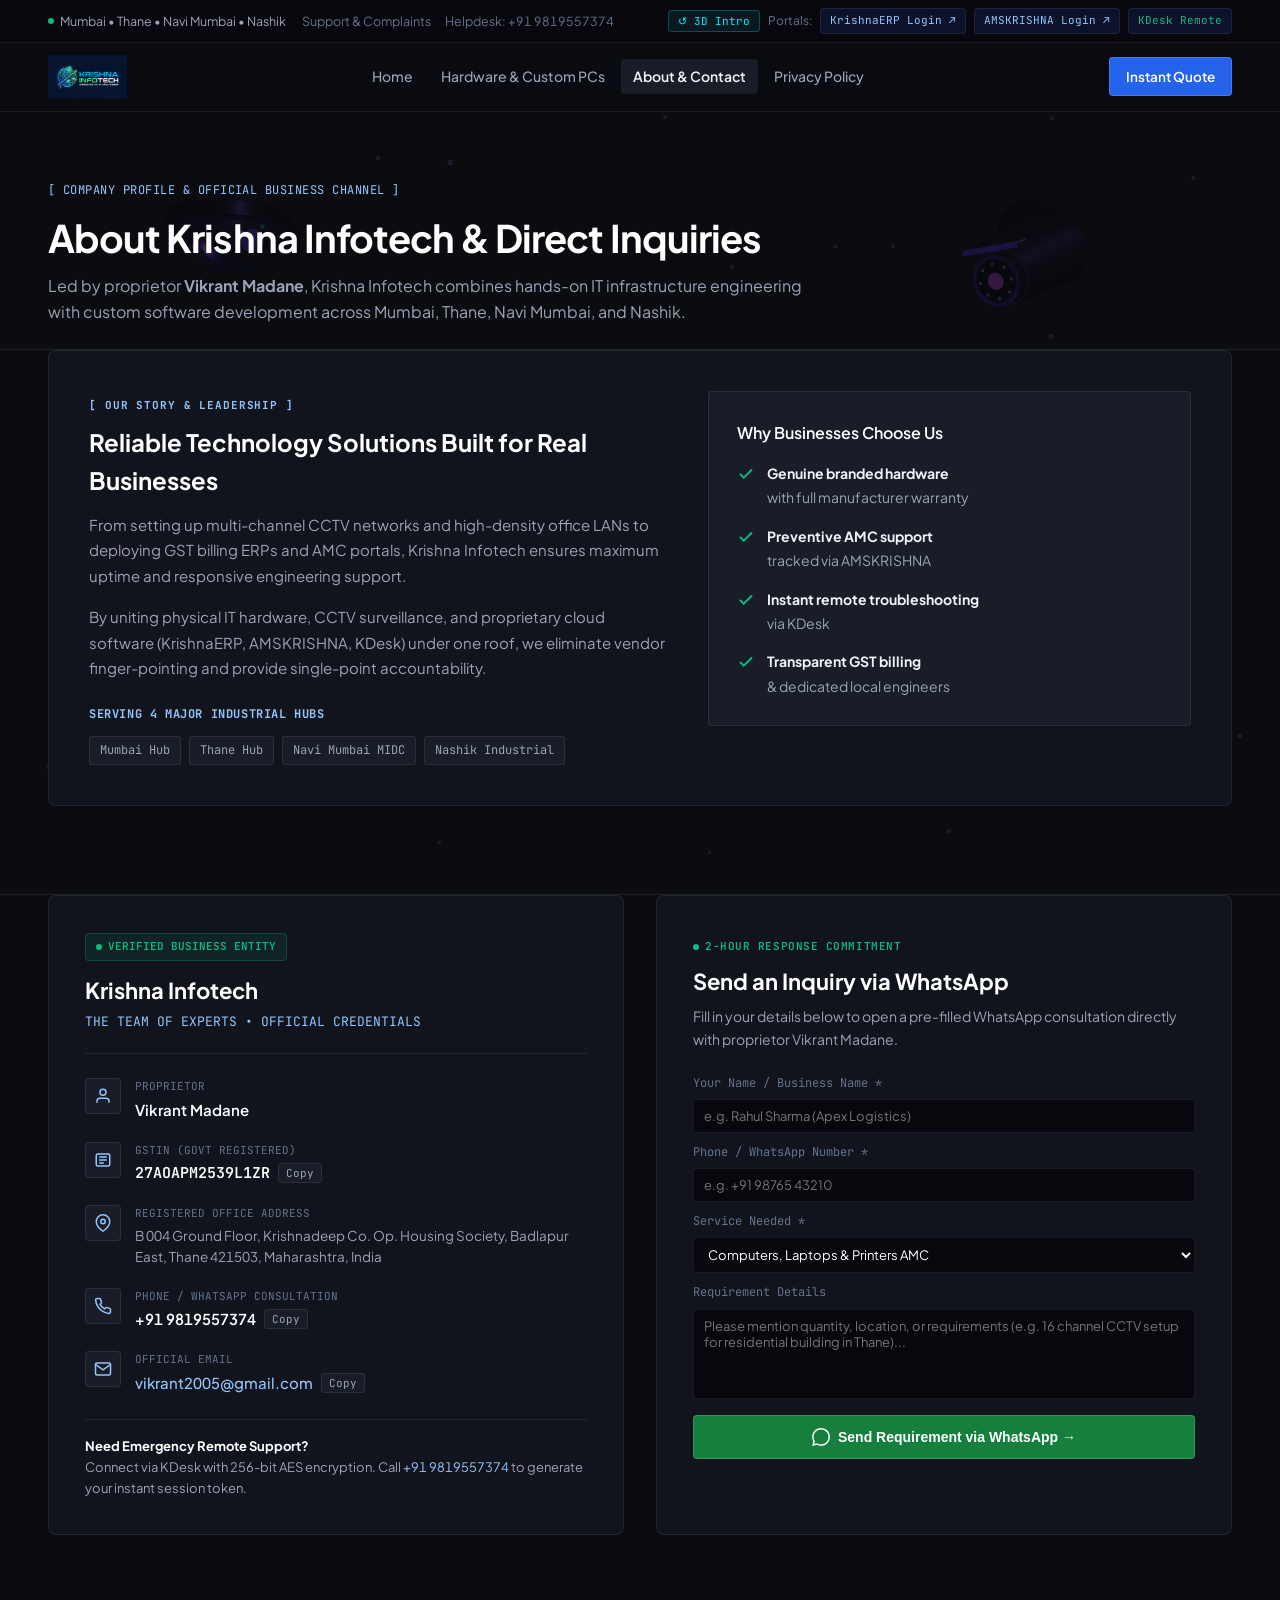
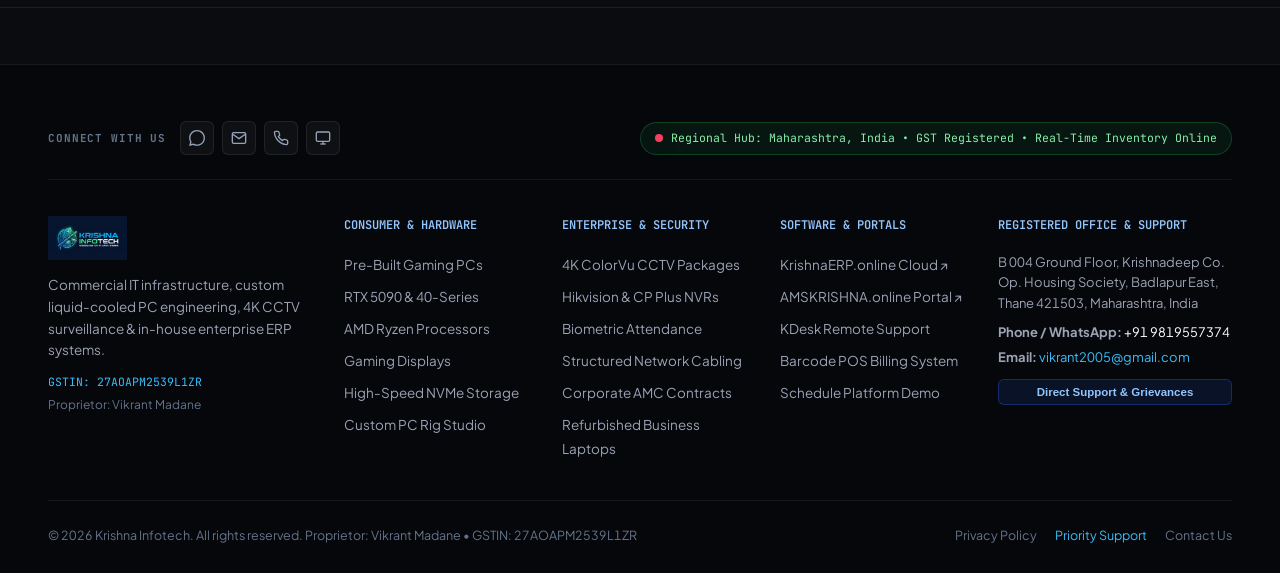
==== commit 61180a66: "feat(layout): full-bleed edge-to-edge layout matching gigabyte consumer reference - Expand container" ====
--- a/contact.html
+++ b/contact.html
@@ -310,61 +310,118 @@
     </div>
   </div>
 
-  <!-- Site Footer (5 Quick Pages) -->
+  <!-- Site Footer: Edge-to-Edge Gigabyte Masterclass Mega Footer -->
   <footer class="site-footer">
     <div class="container">
-      <div class="footer-grid">
-        <div>
-          <div style="display: flex; align-items: center; gap: 10px; margin-bottom: 12px;">
+      <!-- Top Strip: Follow Us & Operational Status (Gigabyte Frame 20) -->
+      <div class="footer-top-strip">
+        <div class="footer-social-wrap">
+          <span class="footer-social-title">Connect With Us</span>
+          <div class="footer-social-icons">
+            <a href="https://wa.me/919819557374" target="_blank" class="footer-social-link" title="Official WhatsApp (+91 9819557374)" rel="noopener">
+              <svg width="16" height="16" viewBox="0 0 24 24" fill="currentColor"><path d="M.057 24l1.687-6.163c-1.041-1.804-1.588-3.849-1.587-5.946.003-6.556 5.338-11.891 11.893-11.891 3.181.001 6.167 1.24 8.413 3.488 2.245 2.248 3.481 5.236 3.48 8.414-.003 6.557-5.338 11.892-11.893 11.892-1.99-.001-3.951-.5-5.688-1.448l-6.305 1.654zm6.597-3.807c1.676.995 3.276 1.591 5.392 1.592 5.448 0 9.886-4.434 9.889-9.885.002-5.462-4.415-9.89-9.881-9.892-5.452 0-9.887 4.434-9.889 9.884-.001 2.225.651 3.891 1.746 5.634l-.999 3.648 3.742-.981z"/></svg>
+            </a>
+            <a href="mailto:vikrant2005@gmail.com" class="footer-social-link" title="Direct Email (vikrant2005@gmail.com)">
+              <svg width="16" height="16" viewBox="0 0 24 24" fill="none" stroke="currentColor" stroke-width="2"><path d="M4 4h16c1.1 0 2 .9 2 2v12c0 1.1-.9 2-2 2H4c-1.1 0-2-.9-2-2V6c0-1.1.9-2 2-2z"/><polyline points="22,6 12,13 2,6"/></svg>
+            </a>
+            <a href="tel:+919819557374" class="footer-social-link" title="Call Desk (+91 9819557374)">
+              <svg width="16" height="16" viewBox="0 0 24 24" fill="none" stroke="currentColor" stroke-width="2"><path d="M22 16.92v3a2 2 0 0 1-2.18 2 19.79 19.79 0 0 1-8.63-3.07 19.5 19.5 0 0 1-6-6 19.79 19.79 0 0 1-3.07-8.67A2 2 0 0 1 4.11 2h3a2 2 0 0 1 2 1.72 12.84 12.84 0 0 0 .7 2.81 2 2 0 0 1-.45 2.11L8.09 9.91a16 16 0 0 0 6 6l1.27-1.27a2 2 0 0 1 2.11-.45 12.84 12.84 0 0 0 2.81.7A2 2 0 0 1 22 16.92z"/></svg>
+            </a>
+            <a href="contact.html#kdesk-info" class="footer-social-link" title="KDesk Remote Desktop Support">
+              <svg width="16" height="16" viewBox="0 0 24 24" fill="none" stroke="currentColor" stroke-width="2"><rect x="2" y="3" width="20" height="14" rx="2"/><line x1="8" y1="21" x2="16" y2="21"/><line x1="12" y1="17" x2="12" y2="21"/></svg>
+            </a>
+          </div>
+        </div>
+
+        <div class="footer-status-pill">
+          <span class="live-dot-pulse"></span>
+          <span>Regional Hub: Maharashtra, India &bull; GST Registered &bull; Real-Time Inventory Online</span>
+        </div>
+      </div>
+
+      <!-- 5-Column Mega Grid (Gigabyte Frame 20) -->
+      <div class="footer-mega-grid">
+        <!-- Col 1: Company Profile -->
+        <div>
+          <div style="display: flex; align-items: center; gap: 10px; margin-bottom: 14px;">
             <img src="assets/logo.png" alt="Krishna Infotech Logo" style="height: 44px; width: auto;">
           </div>
-          <p class="footer-brand-desc">
-            Complete IT hardware, CCTV surveillance, biometric access, structured networking &amp; proprietary ERP software across Mumbai, Thane, Navi Mumbai &amp; Nashik.
+          <p class="footer-brand-desc" style="margin-top: 0; margin-bottom: 12px;">
+            Commercial IT infrastructure, custom liquid-cooled PC engineering, 4K CCTV surveillance &amp; in-house enterprise ERP systems.
           </p>
-          <div style="font-family: var(--font-mono); font-size: 12px; color: var(--accent-ink); margin-top: 12px;">
+          <div style="font-family: var(--font-mono); font-size: 11.5px; color: #38bdf8; margin-bottom: 4px;">
             GSTIN: 27AOAPM2539L1ZR
           </div>
-        </div>
-
-        <div>
-          <h4 class="footer-col-title">Quick Links</h4>
+          <div style="font-size: 12px; color: var(--text-muted);">
+            Proprietor: Vikrant Madane
+          </div>
+        </div>
+
+        <!-- Col 2: Consumer & Hardware -->
+        <div>
+          <h4 class="footer-col-title">Consumer &amp; Hardware</h4>
           <ul class="footer-links">
-            <li><a href="index.html">Home</a></li>
-            <li><a href="products.html">Hardware &amp; Custom PCs</a></li>
-            <li><a href="contact.html">About &amp; Contact</a></li>
-            <li><a href="privacy-policy.html">Privacy Policy</a></li>
+            <li><a href="products.html#prebuilt-section">Pre-Built Gaming PCs</a></li>
+            <li><a href="products.html">RTX 5090 &amp; 40-Series</a></li>
+            <li><a href="products.html">AMD Ryzen Processors</a></li>
+            <li><a href="products.html">Gaming Displays</a></li>
+            <li><a href="products.html">High-Speed NVMe Storage</a></li>
+            <li><a href="products.html#custom-builder-section">Custom PC Rig Studio</a></li>
           </ul>
         </div>
 
-        <div>
-          <h4 class="footer-col-title">In-House Portals</h4>
+        <!-- Col 3: Enterprise & Security -->
+        <div>
+          <h4 class="footer-col-title">Enterprise &amp; Security</h4>
           <ul class="footer-links">
-            <li><a href="https://krishanerp.online/" target="_blank" rel="noopener">KrishnaERP.online ↗</a></li>
-            <li><a href="https://amskrishna.online/" target="_blank" rel="noopener">AMSKRISHNA.online ↗</a></li>
+            <li><a href="products.html">4K ColorVu CCTV Packages</a></li>
+            <li><a href="products.html">Hikvision &amp; CP Plus NVRs</a></li>
+            <li><a href="index.html#services">Biometric Attendance</a></li>
+            <li><a href="index.html#services">Structured Network Cabling</a></li>
+            <li><a href="#contact-form-section">Corporate AMC Contracts</a></li>
+            <li><a href="products.html">Refurbished Business Laptops</a></li>
+          </ul>
+        </div>
+
+        <!-- Col 4: Proprietary Software -->
+        <div>
+          <h4 class="footer-col-title">Software &amp; Portals</h4>
+          <ul class="footer-links">
+            <li><a href="https://krishanerp.online/" target="_blank" rel="noopener">KrishnaERP.online Cloud ↗</a></li>
+            <li><a href="https://amskrishna.online/" target="_blank" rel="noopener">AMSKRISHNA.online Portal ↗</a></li>
             <li><a href="#kdesk-info">KDesk Remote Support</a></li>
-            <li><a href="#contact-form-section">Request Commercial Quote</a></li>
+            <li><a href="products.html">Barcode POS Billing System</a></li>
+            <li><a href="#contact-form-section">Schedule Platform Demo</a></li>
           </ul>
         </div>
 
-        <div>
-          <h4 class="footer-col-title">Registered Office</h4>
+        <!-- Col 5: Registered Office & Support -->
+        <div>
+          <h4 class="footer-col-title">Registered Office &amp; Support</h4>
           <p style="font-size: 13px; color: var(--text-secondary); line-height: 1.6; margin-bottom: 8px;">
             B 004 Ground Floor, Krishnadeep Co. Op. Housing Society, Badlapur East, Thane 421503, Maharashtra, India
           </p>
           <p style="font-size: 13px; color: var(--text-secondary); margin-bottom: 4px;">
             <strong>Phone / WhatsApp:</strong> <a href="tel:+919819557374" style="color: #fff; text-decoration: none;">+91 9819557374</a>
           </p>
-          <p style="font-size: 13px; color: var(--text-secondary);">
-            <strong>Email:</strong> <a href="mailto:vikrant2005@gmail.com" style="color: var(--accent-ink); text-decoration: none;">vikrant2005@gmail.com</a>
+          <p style="font-size: 13px; color: var(--text-secondary); margin-bottom: 8px;">
+            <strong>Email:</strong> <a href="mailto:vikrant2005@gmail.com" style="color: #38bdf8; text-decoration: none;">vikrant2005@gmail.com</a>
           </p>
-        </div>
-      </div>
-
+          <div style="margin-top: 10px;">
+            <button onclick="openModal('complaint-modal')" class="btn-builder-shortcut" style="padding: 6px 12px; font-size: 11.5px; width: 100%; justify-content: center;">
+              <span>Direct Support &amp; Grievances</span>
+            </button>
+          </div>
+        </div>
+      </div>
+
+      <!-- Footer Bottom Legal Strip -->
       <div class="footer-bottom">
-        <div>© 2026 Krishna Infotech. All rights reserved. Proprietor: Vikrant Madane • GSTIN: 27AOAPM2539L1ZR</div>
+        <div>&copy; 2026 Krishna Infotech. All rights reserved. Proprietor: Vikrant Madane &bull; GSTIN: 27AOAPM2539L1ZR</div>
         <div>
           <a href="privacy-policy.html" style="color: var(--text-muted); text-decoration: none; margin-left: 16px;">Privacy Policy</a>
-          <a href="#complaints" onclick="openModal('complaint-modal'); return false;" style="color: var(--accent-ink); text-decoration: none; margin-left: 16px;">Support &amp; Complaints</a>
+          <a href="javascript:void(0)" onclick="openModal('complaint-modal')" style="color: #38bdf8; text-decoration: none; margin-left: 16px;">Priority Support</a>
+          <a href="contact.html" style="color: var(--text-muted); text-decoration: none; margin-left: 16px;">Contact Us</a>
         </div>
       </div>
     </div>
--- a/css/style.css
+++ b/css/style.css
@@ -1,34 +1,34 @@
 /* ==========================================================================
    Krishna Infotech — Enterprise Design System
-   Palette: Tinted Plum Graphite (#0d0b14) & Regal Amethyst (#7c3aed)
+   Palette: Tinted Plum Graphite (#0d0b14) & Regal Amethyst (#2563eb)
    Zero neon halos • Zero gradient text • Quiet chrome • Tabular data
    ========================================================================== */
 
 :root {
-  --bg-primary: #0d0b14;
-  --bg-base: #0d0b14;
-  --bg-secondary: #141120;
-  --bg-surface: #141120;
-  --bg-surface-raised: #1a172a;
-  --bg-surface-hover: #211d35;
-  --bg-card: #141120;
-  --bg-card-hover: #1a172a;
-  --bg-glass: rgba(13, 11, 20, 0.94);
+  --bg-primary: #0a0c10;
+  --bg-base: #0a0c10;
+  --bg-secondary: #11141c;
+  --bg-surface: #11141c;
+  --bg-surface-raised: #181d28;
+  --bg-surface-hover: #1f2535;
+  --bg-card: #11141c;
+  --bg-card-hover: #181d28;
+  --bg-glass: rgba(10, 12, 16, 0.94);
   
-  --border-subtle: #241f36;
-  --border-strong: #362f4e;
-  --border-focus: #7c3aed;
-  --border-accent: #7c3aed;
+  --border-subtle: rgba(255, 255, 255, 0.08);
+  --border-strong: rgba(255, 255, 255, 0.16);
+  --border-focus: #3b82f6;
+  --border-accent: #2563eb;
   
-  --text-main: #f5f3fa;
-  --text-primary: #f5f3fa;
-  --text-secondary: #a39cb8;
-  --text-muted: #6e6782;
+  --text-main: #f1f3f7;
+  --text-primary: #f1f3f7;
+  --text-secondary: #9ba3b4;
+  --text-muted: #64748b;
   
-  --accent: #7c3aed;
-  --accent-hover: #6d28d9;
-  --accent-soft: rgba(124, 58, 237, 0.12);
-  --accent-ink: #c4b5fd;
+  --accent: #2563eb;
+  --accent-hover: #1d4ed8;
+  --accent-soft: rgba(37, 99, 235, 0.12);
+  --accent-ink: #93c5fd;
   
   --semantic-green: #10b981;
   --semantic-green-soft: rgba(16, 185, 129, 0.1);
@@ -89,7 +89,7 @@
   height: 100vh !important;
   z-index: -1 !important;
   pointer-events: none !important;
-  opacity: 0.65;
+  opacity: 0.20;
 }
 
 /* Ensure ALL interactive and textual content is strictly above the 3D background canvas */
@@ -153,12 +153,24 @@
   pointer-events: none;
 }
 
-/* Container */
+/* Container — Full-Bleed End-to-End Edge Architecture */
 .container {
   width: 100%;
-  max-width: 1200px;
+  max-width: 100%;
   margin: 0 auto;
-  padding: 0 24px;
+  padding: 0 48px;
+}
+
+@media (max-width: 1200px) {
+  .container {
+    padding: 0 28px;
+  }
+}
+
+@media (max-width: 768px) {
+  .container {
+    padding: 0 16px;
+  }
 }
 
 /* Header & Navigation */
@@ -768,9 +780,9 @@
   position: absolute;
   top: 14px;
   right: 14px;
-  background: rgba(124, 58, 237, 0.15);
-  border: 1px solid #7c3aed;
-  color: #c4b5fd;
+  background: rgba(37, 99, 235, 0.15);
+  border: 1px solid #2563eb;
+  color: #93c5fd;
   font-family: var(--font-mono);
   font-size: 10.5px;
   font-weight: 700;
@@ -1264,10 +1276,97 @@
 
 /* Footer */
 .site-footer {
-  border-top: 1px solid var(--border-subtle);
-  background: #08060c;
+  border-top: 1px solid rgba(255, 255, 255, 0.08);
+  background: #06070b;
   padding: 56px 0 28px;
   margin-top: 56px;
+  width: 100%;
+}
+
+.footer-top-strip {
+  display: flex;
+  justify-content: space-between;
+  align-items: center;
+  padding-bottom: 24px;
+  margin-bottom: 36px;
+  border-bottom: 1px solid rgba(255, 255, 255, 0.06);
+  flex-wrap: wrap;
+  gap: 16px;
+}
+
+.footer-social-wrap {
+  display: flex;
+  align-items: center;
+  gap: 14px;
+}
+
+.footer-social-title {
+  font-family: var(--font-mono);
+  font-size: 11px;
+  text-transform: uppercase;
+  color: var(--text-muted);
+  font-weight: 700;
+  letter-spacing: 0.08em;
+}
+
+.footer-social-icons {
+  display: flex;
+  align-items: center;
+  gap: 8px;
+}
+
+.footer-social-link {
+  width: 34px;
+  height: 34px;
+  border-radius: 6px;
+  background: rgba(255, 255, 255, 0.04);
+  border: 1px solid rgba(255, 255, 255, 0.08);
+  display: inline-flex;
+  align-items: center;
+  justify-content: center;
+  color: #94a3b8;
+  transition: all 0.15s;
+  text-decoration: none;
+}
+
+.footer-social-link:hover {
+  background: rgba(56, 189, 248, 0.15);
+  border-color: #38bdf8;
+  color: #ffffff;
+  transform: translateY(-2px);
+}
+
+.footer-status-pill {
+  display: inline-flex;
+  align-items: center;
+  gap: 8px;
+  padding: 6px 14px;
+  border-radius: 999px;
+  background: rgba(34, 197, 94, 0.08);
+  border: 1px solid rgba(34, 197, 94, 0.25);
+  font-family: var(--font-mono);
+  font-size: 11.5px;
+  color: #86efac;
+}
+
+.footer-mega-grid {
+  display: grid;
+  grid-template-columns: 1.5fr 1.05fr 1.05fr 1.05fr 1.35fr;
+  gap: 36px;
+  margin-bottom: 40px;
+}
+
+@media (max-width: 1200px) {
+  .footer-mega-grid {
+    grid-template-columns: repeat(3, 1fr);
+  }
+}
+
+@media (max-width: 768px) {
+  .footer-mega-grid {
+    grid-template-columns: 1fr;
+    gap: 28px;
+  }
 }
 
 .footer-grid {
@@ -1436,7 +1535,7 @@
 }
 .portal-tag:hover {
   border-color: var(--border-strong);
-  background: rgba(124, 58, 237, 0.2);
+  background: rgba(37, 99, 235, 0.2);
   color: #ffffff;
 }
 
@@ -1789,7 +1888,7 @@
 .badge-cert {
   background: var(--accent-soft);
   color: var(--accent-ink);
-  border: 1px solid rgba(124, 58, 237, 0.2);
+  border: 1px solid rgba(37, 99, 235, 0.2);
 }
 
 /* Bottlenecks Grid */
@@ -2435,7 +2534,7 @@
   width: 40px;
   height: 40px;
   border-radius: 50%;
-  background: #7c3aed;
+  background: #2563eb;
   color: #ffffff;
   font-weight: 700;
   font-size: 16px;
@@ -2476,7 +2575,7 @@
 }
 
 .email-quotation-header {
-  border-bottom: 2px solid #7c3aed;
+  border-bottom: 2px solid #2563eb;
   padding-bottom: 16px;
   margin-bottom: 20px;
   display: flex;
@@ -2628,7 +2727,7 @@
   background: var(--accent);
   color: #ffffff;
   border-color: var(--accent);
-  box-shadow: 0 4px 14px rgba(124, 58, 237, 0.35);
+  box-shadow: 0 4px 14px rgba(37, 99, 235, 0.35);
 }
 .mode-tab-badge {
   font-family: var(--font-mono);
@@ -2641,8 +2740,8 @@
 
 /* Custom Builder Hero Announcement Banner */
 .custom-builder-banner {
-  background: linear-gradient(135deg, rgba(124, 58, 237, 0.16) 0%, rgba(20, 17, 32, 0.95) 100%);
-  border: 1px solid rgba(124, 58, 237, 0.35);
+  background: linear-gradient(135deg, rgba(37, 99, 235, 0.16) 0%, rgba(20, 17, 32, 0.95) 100%);
+  border: 1px solid rgba(37, 99, 235, 0.35);
   border-radius: var(--radius-md);
   padding: 20px 24px;
   margin-bottom: 28px;
@@ -2715,8 +2814,8 @@
   font-size: 11px;
   font-weight: 700;
   color: var(--accent-ink);
-  background: rgba(124, 58, 237, 0.15);
-  border: 1px solid rgba(124, 58, 237, 0.3);
+  background: rgba(37, 99, 235, 0.15);
+  border: 1px solid rgba(37, 99, 235, 0.3);
   padding: 3px 8px;
   border-radius: var(--radius-sm);
 }
@@ -2758,7 +2857,7 @@
 }
 .component-tile.selected {
   border-color: var(--accent);
-  background: rgba(124, 58, 237, 0.12);
+  background: rgba(37, 99, 235, 0.12);
   box-shadow: 0 0 0 1px var(--accent);
 }
 .tile-top-row {
@@ -2822,8 +2921,8 @@
 }
 .tile-tag.highlight {
   color: var(--accent-ink);
-  border-color: rgba(124, 58, 237, 0.3);
-  background: rgba(124, 58, 237, 0.08);
+  border-color: rgba(37, 99, 235, 0.3);
+  background: rgba(37, 99, 235, 0.08);
 }
 .tile-bottom-row {
   display: flex;
@@ -2909,9 +3008,9 @@
   background: var(--bg-surface-hover);
 }
 .preset-btn.featured {
-  border-color: rgba(124, 58, 237, 0.5);
+  border-color: rgba(37, 99, 235, 0.5);
   color: var(--accent-ink);
-  background: rgba(124, 58, 237, 0.1);
+  background: rgba(37, 99, 235, 0.1);
 }
 
 /* Wattage Meter */
@@ -2937,7 +3036,7 @@
 }
 .wattage-bar-fill {
   height: 100%;
-  background: linear-gradient(90deg, #10b981 0%, #7c3aed 70%, #ef4444 100%);
+  background: linear-gradient(90deg, #10b981 0%, #2563eb 70%, #ef4444 100%);
   width: 60%;
   border-radius: 4px;
   transition: width 0.3s ease;
@@ -3126,7 +3225,7 @@
 .loader-skip-btn:hover {
   background: #00f2fe;
   color: #02040a;
-  box-shadow: 0 0 16px rgba(0, 242, 254, 0.6);
+  box-shadow: 0 4px 16px rgba(0, 0, 0, 0.3);
   border-color: #00f2fe;
 }
 
@@ -3215,7 +3314,7 @@
   height: 8px;
   border-radius: 50%;
   background: #00e676;
-  box-shadow: 0 0 14px #00e676, 0 0 28px #00f2fe;
+  box-shadow: 0 4px 16px rgba(0, 0, 0, 0.3);, 0 0 28px #00f2fe;
   pointer-events: none;
 }
 .laser-orbit-spark.spark-1 {
@@ -3233,7 +3332,7 @@
   border-radius: 50%;
   overflow: hidden;
   border: 2px solid rgba(0, 242, 254, 0.45);
-  box-shadow: 0 0 35px rgba(0, 242, 254, 0.35), inset 0 0 25px rgba(0, 242, 254, 0.2);
+  box-shadow: 0 4px 16px rgba(0, 0, 0, 0.3);, inset 0 0 25px rgba(0, 242, 254, 0.2);
   background: #060e1d;
   transform-style: preserve-3d;
   transition: box-shadow 0.4s ease, border-color 0.4s ease;
@@ -3241,7 +3340,7 @@
 
 .emblem-disc-core.glow-active {
   border-color: #00f2fe;
-  box-shadow: 0 0 50px rgba(0, 242, 254, 0.7), 0 0 80px rgba(0, 230, 118, 0.3);
+  box-shadow: 0 4px 16px rgba(0, 0, 0, 0.3);, 0 0 80px rgba(0, 230, 118, 0.3);
 }
 
 .emblem-img-layer {
@@ -3267,7 +3366,7 @@
   width: 100%;
   height: 2px;
   background: linear-gradient(90deg, transparent, #00f2fe, #00e676, transparent);
-  box-shadow: 0 0 10px #00f2fe;
+  box-shadow: 0 4px 16px rgba(0, 0, 0, 0.3);
   animation: scanDown 2s ease-in-out infinite alternate;
   pointer-events: none;
 }
@@ -3321,7 +3420,7 @@
   height: 12px;
   border-radius: 50%;
   background: #ffffff;
-  box-shadow: 0 0 16px #00f2fe, 0 0 30px #00e676;
+  box-shadow: 0 4px 16px rgba(0, 0, 0, 0.3);, 0 0 30px #00e676;
   pointer-events: none;
   z-index: 5;
   transition: transform 0.05s linear;
@@ -3386,7 +3485,7 @@
   height: 100%;
   width: 0%;
   background: linear-gradient(90deg, #00f2fe 0%, #4facfe 50%, #00e676 100%);
-  box-shadow: 0 0 10px #00f2fe;
+  box-shadow: 0 4px 16px rgba(0, 0, 0, 0.3);
   transition: width 0.03s linear;
 }
 
@@ -3483,7 +3582,7 @@
 /* Sub-navigation Bar */
 .md-subnav-bar {
   background: rgba(18, 14, 28, 0.95);
-  border-bottom: 1px solid rgba(124, 58, 237, 0.2);
+  border-bottom: 1px solid rgba(37, 99, 235, 0.2);
   backdrop-filter: blur(12px);
   position: sticky;
   top: 72px;
@@ -3545,7 +3644,7 @@
 
 .md-subnav-link:hover, .md-subnav-link.active {
   color: #ffffff;
-  background: rgba(124, 58, 237, 0.15);
+  background: rgba(37, 99, 235, 0.15);
 }
 
 .md-subnav-link.sale-pill {
@@ -3585,7 +3684,7 @@
   left: 0;
   width: 60px;
   height: 3px;
-  background: linear-gradient(90deg, #e11d48, #7c3aed);
+  background: linear-gradient(90deg, #e11d48, #2563eb);
   border-radius: 2px;
 }
 
@@ -3636,7 +3735,7 @@
 
 .md-prebuilt-card:hover {
   transform: translateY(-4px);
-  border-color: rgba(124, 58, 237, 0.4);
+  border-color: rgba(37, 99, 235, 0.4);
   box-shadow: 0 14px 30px rgba(0, 0, 0, 0.5);
 }
 
@@ -3782,7 +3881,7 @@
 
 .md-hotsale-card:hover {
   transform: translateY(-4px);
-  border-color: rgba(124, 58, 237, 0.4);
+  border-color: rgba(37, 99, 235, 0.4);
 }
 
 .md-discount-badge {
@@ -3877,7 +3976,7 @@
    ========================================================================== */
 .md-view-build-window {
   background: #110e1a;
-  border: 1px solid rgba(124, 58, 237, 0.35);
+  border: 1px solid rgba(37, 99, 235, 0.35);
   border-radius: var(--radius-lg);
   max-width: 1020px;
   width: 95vw;
@@ -3996,8 +4095,8 @@
 }
 
 .btn-md-customize {
-  background: rgba(124, 58, 237, 0.15);
-  border: 1px solid rgba(124, 58, 237, 0.4);
+  background: rgba(37, 99, 235, 0.15);
+  border: 1px solid rgba(37, 99, 235, 0.4);
   color: var(--accent-ink);
   border-radius: var(--radius-sm);
   padding: 12px 22px;
@@ -4011,7 +4110,7 @@
 }
 
 .btn-md-customize:hover {
-  background: rgba(124, 58, 237, 0.3);
+  background: rgba(37, 99, 235, 0.3);
   border-color: var(--accent);
   color: #ffffff;
 }
@@ -4068,8 +4167,8 @@
 }
 
 .md-comp-row:hover {
-  background: rgba(124, 58, 237, 0.05);
-  border-color: rgba(124, 58, 237, 0.3);
+  background: rgba(37, 99, 235, 0.05);
+  border-color: rgba(37, 99, 235, 0.3);
 }
 
 .md-comp-thumb-box {
@@ -4187,7 +4286,7 @@
   left: 0;
   width: 290px;
   background: rgba(18, 14, 28, 0.98);
-  border: 1px solid rgba(124, 58, 237, 0.3);
+  border: 1px solid rgba(37, 99, 235, 0.3);
   backdrop-filter: blur(20px);
   border-radius: 8px;
   box-shadow: 0 16px 36px rgba(0, 0, 0, 0.6);
@@ -4210,7 +4309,7 @@
 }
 
 .subnav-dropdown-item svg {
-  color: #a78bfa;
+  color: #60a5fa;
   flex-shrink: 0;
 }
 
@@ -4228,12 +4327,12 @@
 }
 
 .subnav-dropdown-item:hover {
-  background: rgba(124, 58, 237, 0.15);
+  background: rgba(37, 99, 235, 0.15);
   color: #ffffff;
 }
 
 .subnav-dropdown-item:hover svg {
-  color: #c4b5fd;
+  color: #93c5fd;
 }
 
 .md-subnav-links {
@@ -4279,8 +4378,8 @@
 
 .md-subnav-link.active {
   color: #ffffff;
-  background: rgba(124, 58, 237, 0.18);
-  border-color: rgba(124, 58, 237, 0.4);
+  background: rgba(37, 99, 235, 0.18);
+  border-color: rgba(37, 99, 235, 0.4);
 }
 
 .md-subnav-link.sale-pill {
@@ -4366,7 +4465,7 @@
   height: 8px;
   background: #f43f5e;
   border-radius: 50%;
-  box-shadow: 0 0 10px #f43f5e;
+  box-shadow: 0 4px 16px rgba(0, 0, 0, 0.3);
   animation: pulse-dot 1.8s infinite;
 }
 
@@ -4380,9 +4479,9 @@
   display: inline-flex;
   align-items: center;
   gap: 8px;
-  background: rgba(124, 58, 237, 0.12);
-  border: 1px solid rgba(124, 58, 237, 0.35);
-  color: #c4b5fd;
+  background: rgba(37, 99, 235, 0.12);
+  border: 1px solid rgba(37, 99, 235, 0.35);
+  color: #93c5fd;
   border-radius: 6px;
   padding: 8px 14px;
   font-size: 12.5px;
@@ -4392,7 +4491,7 @@
 }
 
 .btn-builder-shortcut:hover {
-  background: rgba(124, 58, 237, 0.25);
+  background: rgba(37, 99, 235, 0.25);
   border-color: var(--accent);
   color: #ffffff;
 }
@@ -4432,7 +4531,7 @@
 
 .popular-cat-card:hover {
   transform: translateY(-3px);
-  border-color: rgba(124, 58, 237, 0.4);
+  border-color: rgba(37, 99, 235, 0.4);
   background: #151124;
   box-shadow: 0 10px 24px rgba(0, 0, 0, 0.4);
 }
@@ -4441,12 +4540,12 @@
   width: 44px;
   height: 44px;
   border-radius: 8px;
-  background: rgba(124, 58, 237, 0.12);
-  border: 1px solid rgba(124, 58, 237, 0.25);
+  background: rgba(37, 99, 235, 0.12);
+  border: 1px solid rgba(37, 99, 235, 0.25);
   display: flex;
   align-items: center;
   justify-content: center;
-  color: #c4b5fd;
+  color: #93c5fd;
 }
 
 .pop-cat-info h4 {
@@ -4471,7 +4570,7 @@
 }
 
 .popular-cat-card:hover .pop-cat-arrow {
-  color: #a78bfa;
+  color: #60a5fa;
   transform: translateX(3px);
 }
 
@@ -4493,7 +4592,7 @@
 }
 
 .btn-prebuilt-cart:hover {
-  background: rgba(124, 58, 237, 0.25);
+  background: rgba(37, 99, 235, 0.25);
   border-color: var(--accent);
 }
 
@@ -4558,7 +4657,7 @@
 
 .field-input:focus {
   border-color: var(--accent);
-  box-shadow: 0 0 0 2px rgba(124, 58, 237, 0.25);
+  box-shadow: 0 0 0 2px rgba(37, 99, 235, 0.25);
 }
 
 .field-textarea {
@@ -4633,8 +4732,8 @@
   display: inline-flex;
   align-items: center;
   gap: 8px;
-  background: rgba(124, 58, 237, 0.12);
-  border: 1px solid rgba(124, 58, 237, 0.3);
+  background: rgba(37, 99, 235, 0.12);
+  border: 1px solid rgba(37, 99, 235, 0.3);
   padding: 5px 12px;
   border-radius: 999px;
   font-family: var(--font-mono);
@@ -4695,7 +4794,7 @@
   display: inline-flex;
   align-items: center;
   gap: 10px;
-  background: linear-gradient(135deg, #7c3aed, #6366f1);
+  background: linear-gradient(135deg, #2563eb, #6366f1);
   color: #ffffff;
   border: none;
   border-radius: 8px;
@@ -4703,7 +4802,7 @@
   font-size: 14px;
   font-weight: 700;
   cursor: pointer;
-  box-shadow: 0 4px 18px rgba(124, 58, 237, 0.4);
+  box-shadow: 0 4px 18px rgba(37, 99, 235, 0.4);
   transition: transform 0.2s, box-shadow 0.2s;
   position: relative;
   overflow: hidden;
@@ -4711,7 +4810,7 @@
 
 .btn-dribbble-primary:hover {
   transform: translateY(-2px);
-  box-shadow: 0 8px 24px rgba(124, 58, 237, 0.6);
+  box-shadow: 0 8px 24px rgba(37, 99, 235, 0.6);
 }
 
 .btn-dribbble-secondary {
@@ -4785,7 +4884,7 @@
   left: 20%;
   width: 60%;
   height: 60%;
-  background: radial-gradient(circle, rgba(124, 58, 237, 0.22) 0%, rgba(99, 102, 241, 0.08) 50%, transparent 70%);
+  background: radial-gradient(circle, rgba(37, 99, 235, 0.22) 0%, rgba(99, 102, 241, 0.08) 50%, transparent 70%);
   filter: blur(40px);
   pointer-events: none;
   z-index: 1;
@@ -4805,7 +4904,7 @@
 }
 
 .showcase-card-inner:hover {
-  border-color: rgba(124, 58, 237, 0.45);
+  border-color: rgba(37, 99, 235, 0.45);
 }
 
 .showcase-header {
@@ -4831,7 +4930,7 @@
   height: 7px;
   background: #22c55e;
   border-radius: 50%;
-  box-shadow: 0 0 8px #22c55e;
+  box-shadow: 0 4px 16px rgba(0, 0, 0, 0.3);
   animation: pulse-dot 1.8s infinite;
 }
 
@@ -4888,17 +4987,17 @@
 .hotspot-ping {
   width: 12px;
   height: 12px;
-  background: #7c3aed;
+  background: #2563eb;
   border: 2px solid #ffffff;
   border-radius: 50%;
-  box-shadow: 0 0 12px #7c3aed;
+  box-shadow: 0 4px 16px rgba(0, 0, 0, 0.3);
   cursor: pointer;
   animation: ping 2s cubic-bezier(0, 0, 0.2, 1) infinite;
 }
 
 .hotspot-tooltip {
   background: rgba(14, 11, 23, 0.95);
-  border: 1px solid rgba(124, 58, 237, 0.35);
+  border: 1px solid rgba(37, 99, 235, 0.35);
   backdrop-filter: blur(12px);
   padding: 6px 10px;
   border-radius: 6px;
@@ -4996,8 +5095,8 @@
 }
 
 .dock-btn.active {
-  background: rgba(124, 58, 237, 0.25);
-  border-color: rgba(124, 58, 237, 0.45);
+  background: rgba(37, 99, 235, 0.25);
+  border-color: rgba(37, 99, 235, 0.45);
   color: #ffffff;
 }
 
@@ -5026,7 +5125,7 @@
 }
 
 .btn-spotlight-cart:hover {
-  background: rgba(124, 58, 237, 0.3);
+  background: rgba(37, 99, 235, 0.3);
   border-color: var(--accent);
 }
 
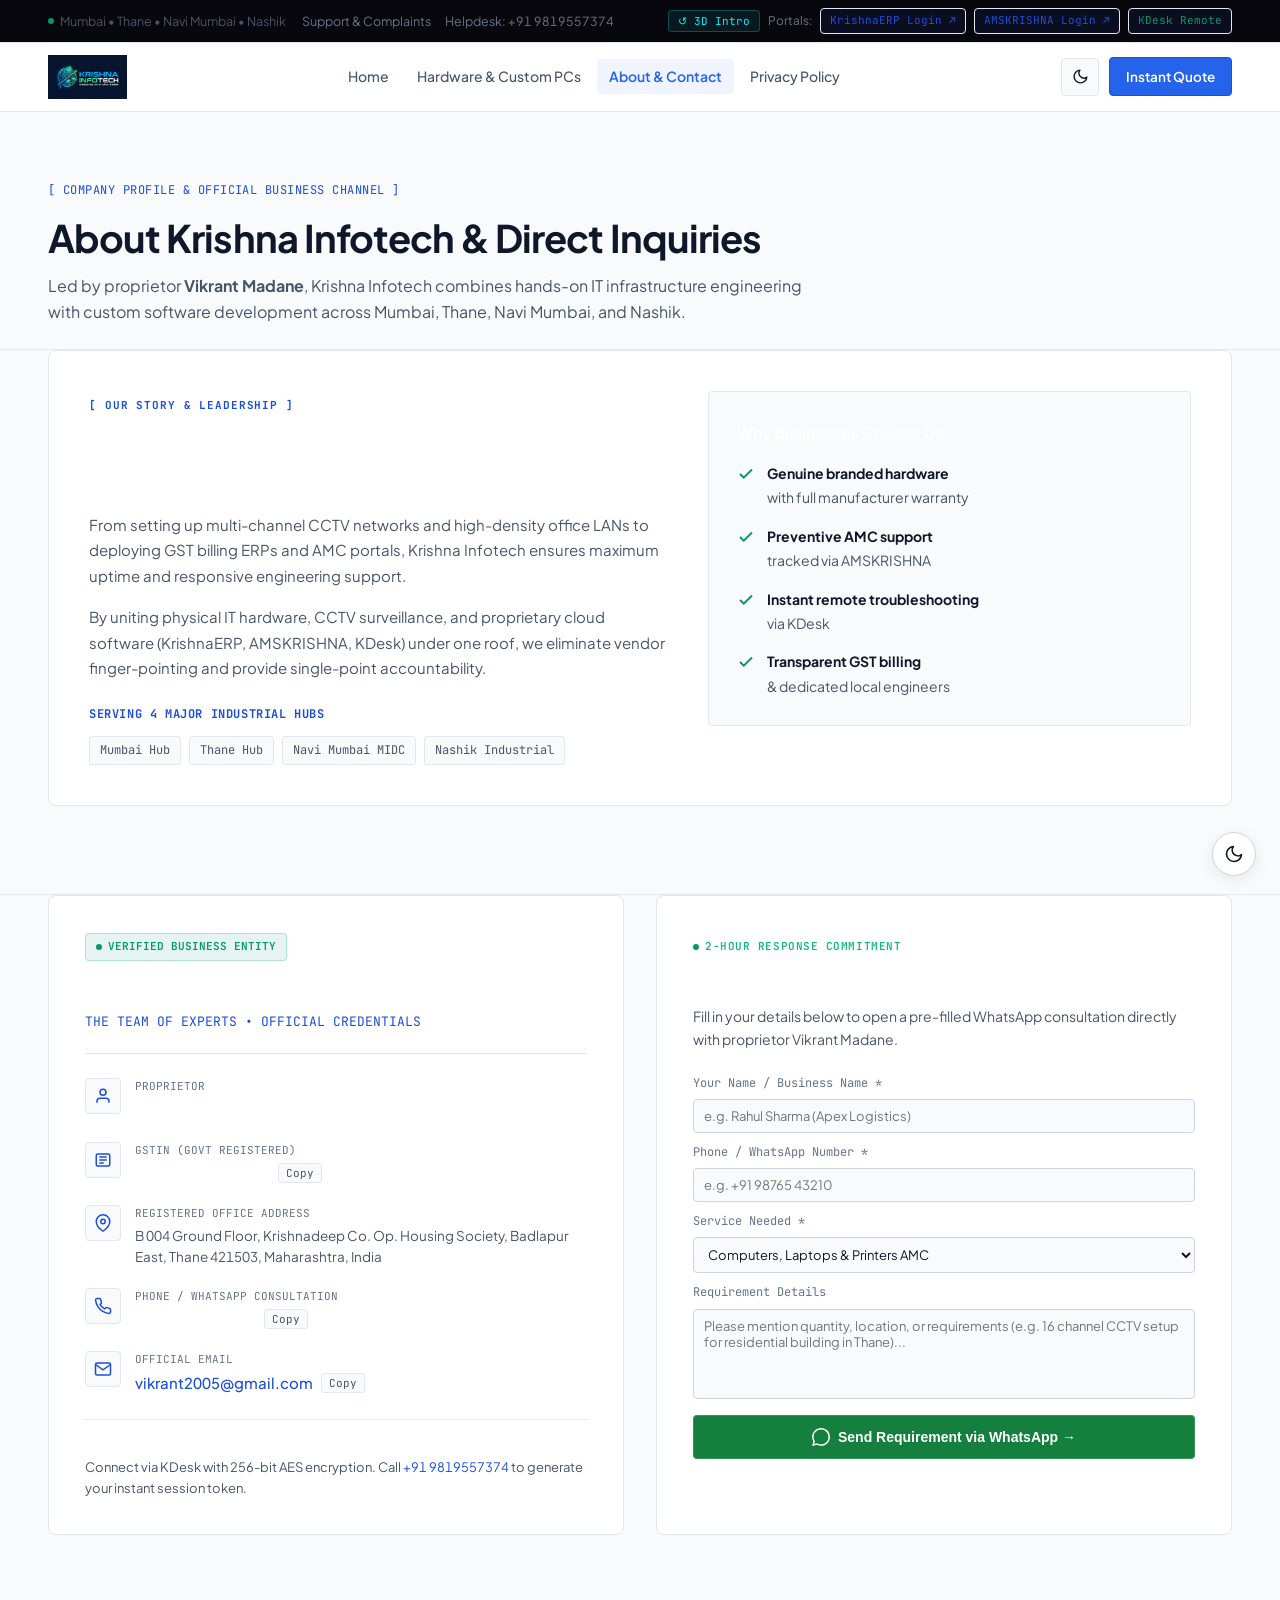
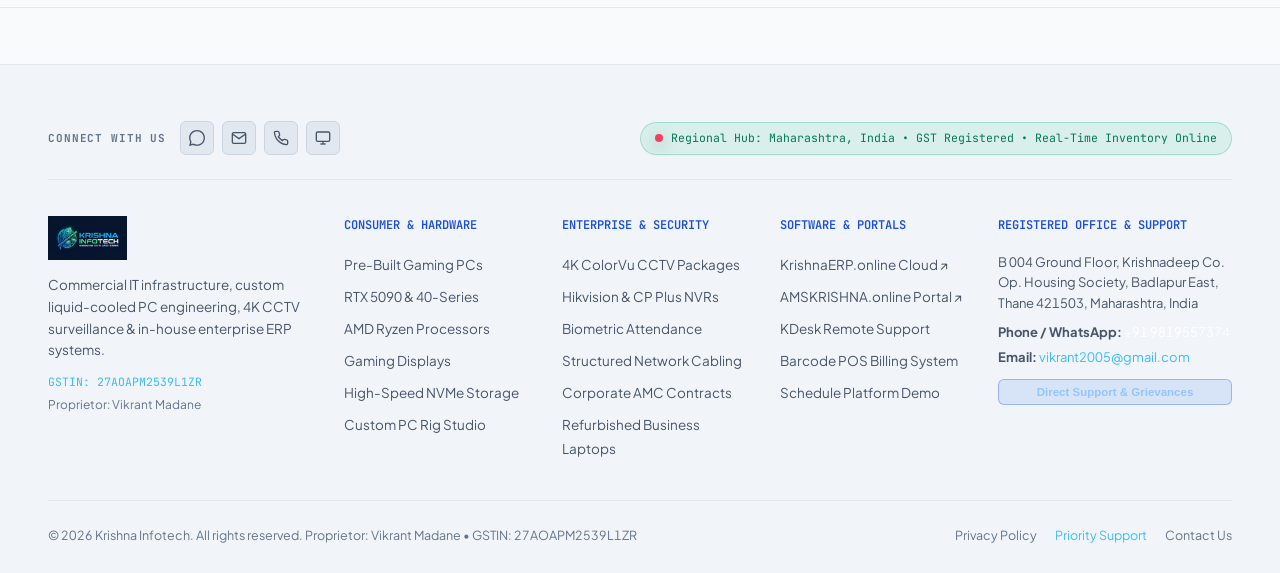
==== commit a3f3567d: "feat(theme): add persistent dark/light mode toggle with zero-FOUC architecture - Add theme toggle bu" ====
--- a/contact.html
+++ b/contact.html
@@ -10,6 +10,19 @@
   <link rel="preconnect" href="https://fonts.gstatic.com" crossorigin>
   <link href="https://fonts.googleapis.com/css2?family=JetBrains+Mono:wght@400;500;600&family=Plus+Jakarta+Sans:wght@400;500;600;700;800&display=swap" rel="stylesheet">
   <link rel="stylesheet" href="css/style.css">
+  <!-- Pre-render Theme Determination to Eliminate Flash of Dark/Light Theme -->
+  <script>
+    (function() {
+      try {
+        var s = localStorage.getItem('krishna_theme');
+        if (s === 'light' || (!s && window.matchMedia && window.matchMedia('(prefers-color-scheme: light)').matches)) {
+          document.documentElement.setAttribute('data-theme', 'light');
+        } else {
+          document.documentElement.setAttribute('data-theme', 'dark');
+        }
+      } catch (e) {}
+    })();
+  </script>
 </head>
 <body>
 
@@ -55,14 +68,26 @@
         <a href="privacy-policy.html" class="nav-link">Privacy Policy</a>
       </nav>
 
-      <a href="https://wa.me/919819557374?text=Hello%20Krishna%20Infotech%2C%20I%20would%20like%20to%20request%20a%20quote." target="_blank" class="header-cta" rel="noopener">
-        Instant Quote
-      </a>
-
-      <!-- Mobile Hamburger Button -->
-      <button class="mobile-toggle" aria-label="Toggle Navigation">
-        <svg width="24" height="24" fill="none" stroke="currentColor" stroke-width="2" viewBox="0 0 24 24"><path d="M4 6h16M4 12h16M4 18h16"/></svg>
-      </button>
+      <div style="display: flex; align-items: center; gap: 10px;">
+        <!-- Theme Toggle Button (Dark / Light Mode) -->
+        <button id="theme-toggle-btn" class="theme-toggle-btn" onclick="toggleTheme()" aria-label="Toggle Dark/Light Mode" title="Switch to Light / Dark mode">
+          <span class="theme-icon-dark" title="Switch to Light Mode">
+            <svg width="17" height="17" viewBox="0 0 24 24" fill="none" stroke="currentColor" stroke-width="2" stroke-linecap="round" stroke-linejoin="round"><circle cx="12" cy="12" r="5"/><line x1="12" y1="1" x2="12" y2="3"/><line x1="12" y1="21" x2="12" y2="23"/><line x1="4.22" y1="4.22" x2="5.64" y2="5.64"/><line x1="18.36" y1="18.36" x2="19.78" y2="19.78"/><line x1="1" y1="12" x2="3" y2="12"/><line x1="21" y1="12" x2="23" y2="12"/><line x1="4.22" y1="19.78" x2="5.64" y2="18.36"/><line x1="18.36" y1="5.64" x2="19.78" y2="4.22"/></svg>
+          </span>
+          <span class="theme-icon-light" title="Switch to Dark Mode">
+            <svg width="17" height="17" viewBox="0 0 24 24" fill="none" stroke="currentColor" stroke-width="2" stroke-linecap="round" stroke-linejoin="round"><path d="M21 12.79A9 9 0 1 1 11.21 3 7 7 0 0 0 21 12.79z"/></svg>
+          </span>
+        </button>
+
+        <a href="https://wa.me/919819557374?text=Hello%20Krishna%20Infotech%2C%20I%20would%20like%20to%20request%20a%20quote." target="_blank" class="header-cta" rel="noopener">
+          Instant Quote
+        </a>
+
+        <!-- Mobile Hamburger Button -->
+        <button class="mobile-toggle" aria-label="Toggle Navigation">
+          <svg width="24" height="24" fill="none" stroke="currentColor" stroke-width="2" viewBox="0 0 24 24"><path d="M4 6h16M4 12h16M4 18h16"/></svg>
+        </button>
+      </div>
     </div>
   </header>
 
@@ -448,5 +473,14 @@
       }
     }
   </script>
+  <!-- Floating Quick Theme Toggle (Gigabyte Frame 08 Style) -->
+  <button class="floating-theme-toggle" onclick="toggleTheme()" aria-label="Toggle Dark/Light Mode" title="Toggle Theme">
+    <span class="theme-icon-dark">
+      <svg width="20" height="20" viewBox="0 0 24 24" fill="none" stroke="currentColor" stroke-width="2" stroke-linecap="round" stroke-linejoin="round"><circle cx="12" cy="12" r="5"/><line x1="12" y1="1" x2="12" y2="3"/><line x1="12" y1="21" x2="12" y2="23"/><line x1="4.22" y1="4.22" x2="5.64" y2="5.64"/><line x1="18.36" y1="18.36" x2="19.78" y2="19.78"/><line x1="1" y1="12" x2="3" y2="12"/><line x1="21" y1="12" x2="23" y2="12"/><line x1="4.22" y1="19.78" x2="5.64" y2="18.36"/><line x1="18.36" y1="5.64" x2="19.78" y2="4.22"/></svg>
+    </span>
+    <span class="theme-icon-light">
+      <svg width="20" height="20" viewBox="0 0 24 24" fill="none" stroke="currentColor" stroke-width="2" stroke-linecap="round" stroke-linejoin="round"><path d="M21 12.79A9 9 0 1 1 11.21 3 7 7 0 0 0 21 12.79z"/></svg>
+    </span>
+  </button>
 </body>
 </html>
--- a/css/style.css
+++ b/css/style.css
@@ -277,6 +277,102 @@
   cursor: pointer;
 }
 
+/* Theme Toggle Button (Header & Floating) */
+.theme-toggle-btn {
+  display: inline-flex;
+  align-items: center;
+  justify-content: center;
+  width: 38px;
+  height: 38px;
+  border-radius: var(--radius-sm);
+  background: var(--bg-surface-raised);
+  border: 1px solid var(--border-subtle);
+  color: var(--text-secondary);
+  cursor: pointer;
+  transition: all 0.2s ease;
+  position: relative;
+  overflow: hidden;
+  padding: 0;
+  flex-shrink: 0;
+}
+
+.theme-toggle-btn:hover {
+  background: var(--bg-surface-hover);
+  border-color: var(--accent);
+  color: var(--accent-ink);
+  transform: translateY(-1px);
+}
+
+.theme-icon-dark,
+.theme-icon-light {
+  display: inline-flex;
+  align-items: center;
+  justify-content: center;
+  transition: transform 0.25s cubic-bezier(0.16, 1, 0.3, 1), opacity 0.2s ease;
+}
+
+/* In Dark Mode: Show Sun icon, hide Moon icon */
+:root:not([data-theme="light"]) .theme-icon-light,
+html:not([data-theme="light"]) .theme-icon-light {
+  display: none !important;
+}
+
+:root:not([data-theme="light"]) .theme-icon-dark,
+html:not([data-theme="light"]) .theme-icon-dark {
+  display: inline-flex !important;
+}
+
+/* In Light Mode: Show Moon icon, hide Sun icon */
+:root[data-theme="light"] .theme-icon-dark,
+html[data-theme="light"] .theme-icon-dark {
+  display: none !important;
+}
+
+:root[data-theme="light"] .theme-icon-light,
+html[data-theme="light"] .theme-icon-light {
+  display: inline-flex !important;
+  color: #0f172a;
+}
+
+/* Floating Quick Theme Toggle (Gigabyte Frame 08 Bottom-Right Style) */
+.floating-theme-toggle {
+  position: fixed;
+  bottom: 24px;
+  right: 24px;
+  z-index: 99;
+  width: 44px;
+  height: 44px;
+  border-radius: 50%;
+  background: var(--bg-surface-raised);
+  border: 1px solid var(--border-strong);
+  color: var(--text-primary);
+  display: inline-flex;
+  align-items: center;
+  justify-content: center;
+  cursor: pointer;
+  box-shadow: 0 4px 16px rgba(0, 0, 0, 0.35);
+  transition: transform 0.2s ease, background 0.2s ease, border-color 0.2s ease, box-shadow 0.2s ease;
+}
+
+.floating-theme-toggle:hover {
+  transform: scale(1.08) translateY(-2px);
+  border-color: var(--accent);
+  color: var(--accent-ink);
+  box-shadow: 0 8px 24px rgba(37, 99, 235, 0.3);
+}
+
+[data-theme="light"] .floating-theme-toggle {
+  background: #ffffff;
+  border-color: #cbd5e1;
+  color: #0f172a;
+  box-shadow: 0 4px 16px rgba(0, 0, 0, 0.08);
+}
+
+[data-theme="light"] .floating-theme-toggle:hover {
+  border-color: #2563eb;
+  box-shadow: 0 8px 24px rgba(37, 99, 235, 0.2);
+}
+
 .mobile-nav-panel {
   position: fixed;
   top: 68px;
@@ -5178,3 +5274,319 @@
   margin-bottom: 8px;
   text-transform: uppercase;
 }
+
+/* ==========================================================================
+   THEME SYSTEM: LIGHT MODE ARCHITECTURE & REFINED CONTRAST
+   ========================================================================== */
+:root[data-theme="light"],
+[data-theme="light"] {
+  --bg-primary: #f8fafc;
+  --bg-base: #f8fafc;
+  --bg-secondary: #f1f5f9;
+  --bg-surface: #ffffff;
+  --bg-surface-raised: #f8fafc;
+  --bg-surface-hover: #f1f5f9;
+  --bg-card: #ffffff;
+  --bg-card-hover: #f8fafc;
+  --bg-glass: rgba(255, 255, 255, 0.94);
+
+  --border-subtle: #e2e8f0;
+  --border-strong: #cbd5e1;
+  --border-focus: #2563eb;
+  --border-accent: #2563eb;
+
+  --text-main: #0f172a;
+  --text-primary: #0f172a;
+  --text-secondary: #475569;
+  --text-muted: #64748b;
+
+  --accent: #2563eb;
+  --accent-hover: #1d4ed8;
+  --accent-soft: rgba(37, 99, 235, 0.08);
+  --accent-ink: #1d4ed8;
+
+  --semantic-green: #059669;
+  --semantic-green-soft: rgba(5, 150, 105, 0.1);
+  --semantic-amber: #d97706;
+  --semantic-amber-soft: rgba(217, 119, 6, 0.1);
+}
+
+[data-theme="light"] html {
+  background-color: #f8fafc;
+}
+
+[data-theme="light"] body {
+  color: #0f172a;
+  background-color: #f8fafc !important;
+}
+
+[data-theme="light"] #bg-canvas {
+  opacity: 0.32 !important;
+}
+
+/* Header in Light Mode */
+[data-theme="light"] .site-header {
+  background-color: rgba(255, 255, 255, 0.94);
+  border-bottom-color: #e2e8f0;
+}
+
+[data-theme="light"] .site-header.scrolled {
+  background-color: rgba(255, 255, 255, 0.98);
+  border-bottom-color: #cbd5e1;
+  box-shadow: 0 4px 16px rgba(0, 0, 0, 0.06);
+}
+
+[data-theme="light"] .nav-link {
+  color: #475569;
+}
+
+[data-theme="light"] .nav-link:hover,
+[data-theme="light"] .nav-link.active {
+  color: #2563eb;
+  background: rgba(37, 99, 235, 0.07);
+}
+
+[data-theme="light"] .header-cta {
+  background: #2563eb;
+  color: #ffffff;
+  border-color: #1d4ed8;
+}
+
+[data-theme="light"] .header-cta:hover {
+  background: #1d4ed8;
+}
+
+[data-theme="light"] .header-search-btn {
+  background: #f1f5f9;
+  border-color: #e2e8f0;
+  color: #64748b;
+}
+
+[data-theme="light"] .header-search-btn:hover {
+  background: #ffffff;
+  border-color: #2563eb;
+  color: #0f172a;
+}
+
+[data-theme="light"] .cart-nav-btn {
+  background: #f1f5f9;
+  border-color: #e2e8f0;
+  color: #0f172a;
+}
+
+[data-theme="light"] .cart-nav-btn:hover {
+  background: #ffffff;
+  border-color: #2563eb;
+}
+
+[data-theme="light"] .mobile-nav-panel {
+  background: #ffffff;
+  border-left-color: #e2e8f0;
+}
+
+[data-theme="light"] .mobile-toggle {
+  border-color: #e2e8f0;
+  color: #0f172a;
+}
+
+/* Home Hero, Metrics & Sections */
+[data-theme="light"] .hero-heading {
+  color: #0f172a;
+}
+
+[data-theme="light"] .hero-desc {
+  color: #475569;
+}
+
+[data-theme="light"] .hero-entity-meta {
+  color: #475569;
+}
+
+[data-theme="light"] .hero-entity-meta strong {
+  color: #0f172a;
+}
+
+[data-theme="light"] .hero-dossier {
+  background: #ffffff;
+  border-color: #e2e8f0;
+  box-shadow: 0 10px 30px rgba(0, 0, 0, 0.05);
+}
+
+[data-theme="light"] .dossier-title {
+  color: #0f172a;
+}
+
+[data-theme="light"] .dossier-sub {
+  color: #475569;
+}
+
+[data-theme="light"] .dossier-cell {
+  background: #f8fafc;
+  border-color: #e2e8f0;
+}
+
+[data-theme="light"] .dossier-cell span {
+  color: #64748b;
+}
+
+[data-theme="light"] .dossier-cell strong {
+  color: #0f172a;
+}
+
+[data-theme="light"] .metrics-bar {
+  background: #ffffff;
+  border-top-color: #e2e8f0;
+  border-bottom-color: #e2e8f0;
+}
+
+[data-theme="light"] .metric-value {
+  color: #0f172a;
+}
+
+[data-theme="light"] .metric-label {
+  color: #64748b;
+}
+
+[data-theme="light"] .service-row {
+  background: #ffffff;
+  border-color: #e2e8f0;
+}
+
+[data-theme="light"] .service-row:hover {
+  border-color: #2563eb;
+  box-shadow: 0 8px 24px rgba(37, 99, 235, 0.08);
+}
+
+[data-theme="light"] .service-title {
+  color: #0f172a;
+}
+
+[data-theme="light"] .service-desc {
+  color: #475569;
+}
+
+[data-theme="light"] .service-spec-cell {
+  background: #f8fafc;
+  border-color: #e2e8f0;
+}
+
+[data-theme="light"] .service-spec-cell span {
+  color: #64748b;
+}
+
+[data-theme="light"] .service-spec-cell strong {
+  color: #0f172a;
+}
+
+[data-theme="light"] .dashboard-section {
+  background: #f1f5f9;
+}
+
+[data-theme="light"] .reporting-dashboard-preview {
+  background: #ffffff;
+  border-color: #e2e8f0;
+  box-shadow: 0 10px 30px rgba(0, 0, 0, 0.05);
+}
+
+[data-theme="light"] .contact-card {
+  background: #ffffff;
+  border-color: #e2e8f0;
+}
+
+[data-theme="light"] .form-input,
+[data-theme="light"] .field-input,
+[data-theme="light"] textarea.field-input {
+  background: #f8fafc;
+  border-color: #cbd5e1;
+  color: #0f172a;
+}
+
+[data-theme="light"] .form-input:focus,
+[data-theme="light"] .field-input:focus {
+  background: #ffffff;
+  border-color: #2563eb;
+}
+
+[data-theme="light"] .btn-secondary {
+  background: #ffffff;
+  border-color: #cbd5e1;
+  color: #1e293b;
+}
+
+[data-theme="light"] .btn-secondary:hover {
+  background: #f1f5f9;
+  border-color: #94a3b8;
+  color: #0f172a;
+}
+
+/* Mega Footer in Light Mode */
+[data-theme="light"] .site-footer {
+  background: #f1f5f9;
+  border-top-color: #e2e8f0;
+}
+
+[data-theme="light"] .footer-top-strip {
+  border-bottom-color: #e2e8f0;
+}
+
+[data-theme="light"] .footer-social-link {
+  background: #e2e8f0;
+  border-color: #cbd5e1;
+  color: #475569;
+}
+
+[data-theme="light"] .footer-social-link:hover {
+  background: #2563eb;
+  border-color: #2563eb;
+  color: #ffffff;
+}
+
+[data-theme="light"] .footer-status-pill {
+  background: rgba(16, 185, 129, 0.1);
+  border-color: rgba(16, 185, 129, 0.3);
+  color: #047857;
+}
+
+[data-theme="light"] .footer-brand-desc {
+  color: #475569;
+}
+
+[data-theme="light"] .footer-col-title {
+  color: #1d4ed8;
+}
+
+[data-theme="light"] .footer-links a {
+  color: #475569;
+}
+
+[data-theme="light"] .footer-links a:hover {
+  color: #0f172a;
+}
+
+[data-theme="light"] .footer-bottom {
+  border-top-color: #e2e8f0;
+  color: #64748b;
+}
+
+/* Modals */
+[data-theme="light"] .modal-window {
+  background: #ffffff;
+  border-color: #e2e8f0;
+  color: #0f172a;
+  box-shadow: 0 20px 50px rgba(0, 0, 0, 0.12);
+}
+
+[data-theme="light"] .modal-window h3 {
+  color: #0f172a !important;
+}
+
+[data-theme="light"] .modal-close-btn {
+  background: #f1f5f9;
+  border-color: #e2e8f0;
+  color: #64748b;
+}
+
+[data-theme="light"] .modal-close-btn:hover {
+  background: #e2e8f0;
+  color: #0f172a;
+}
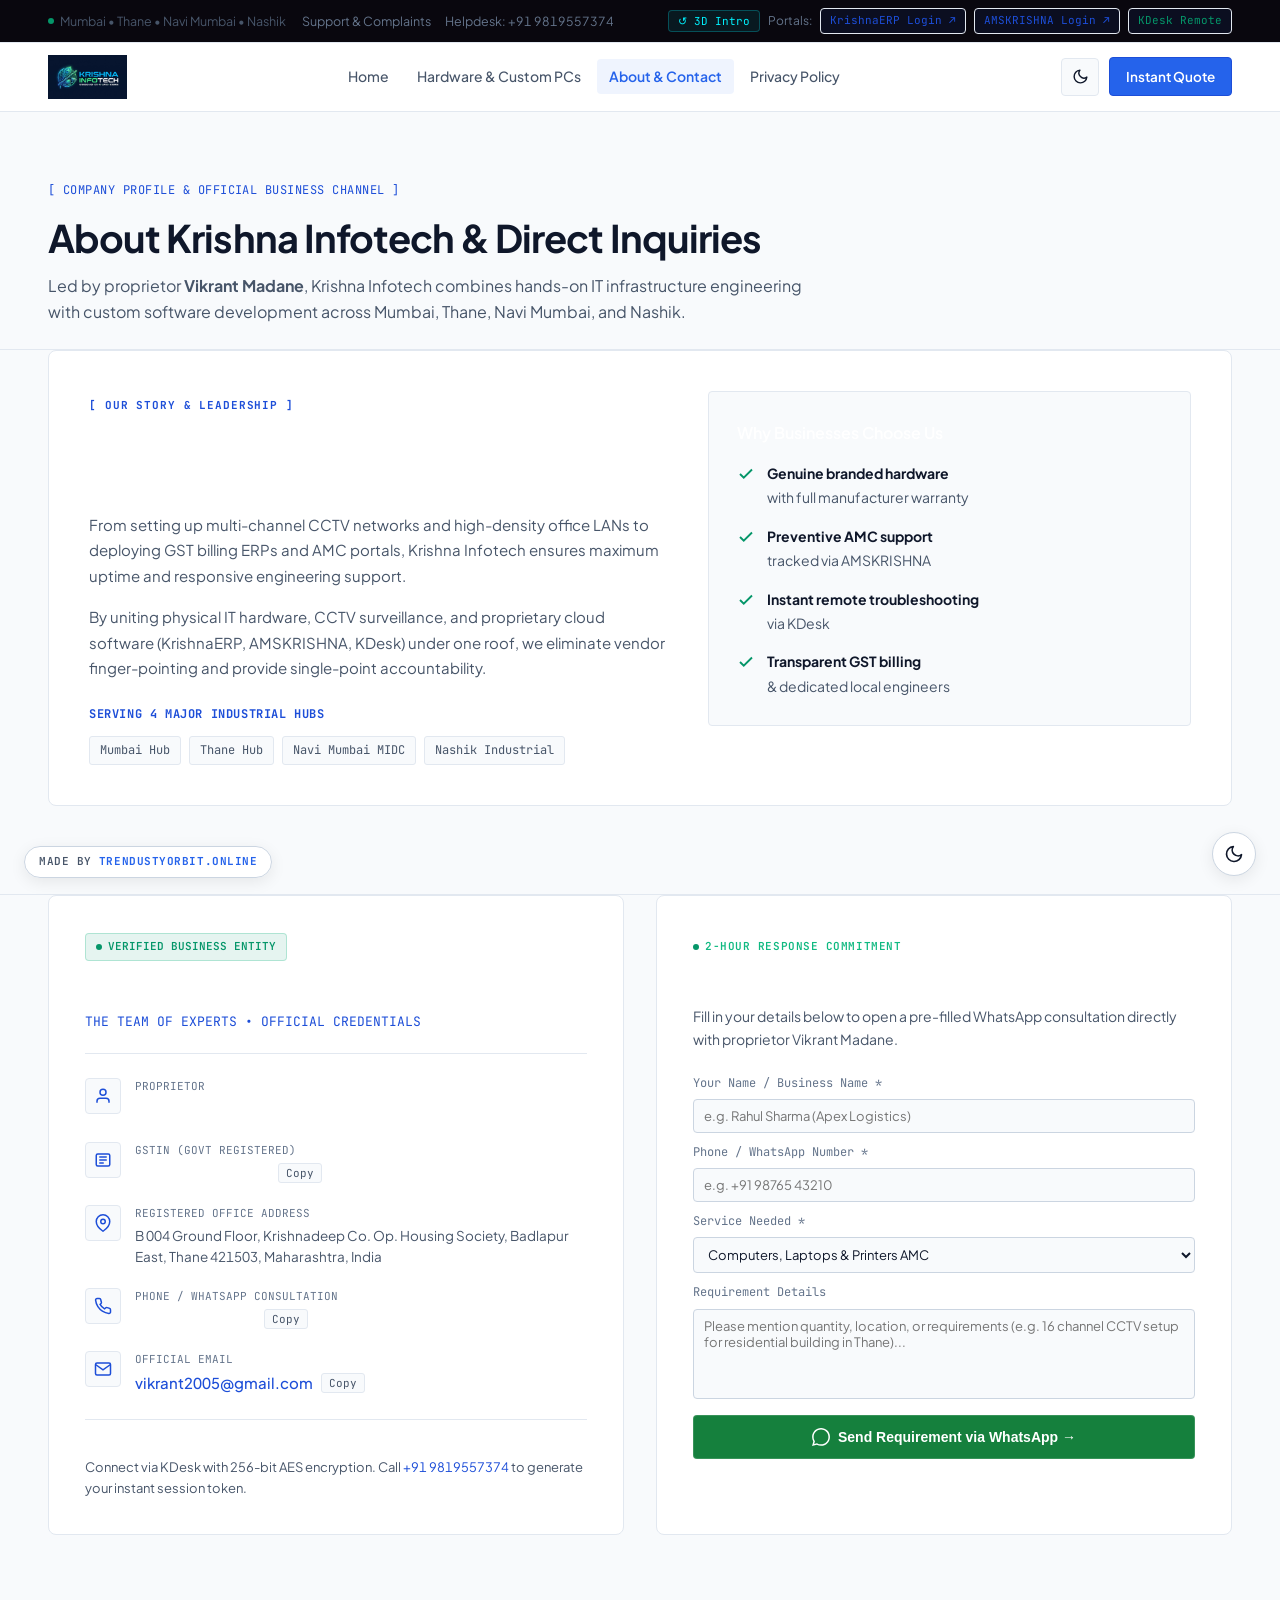
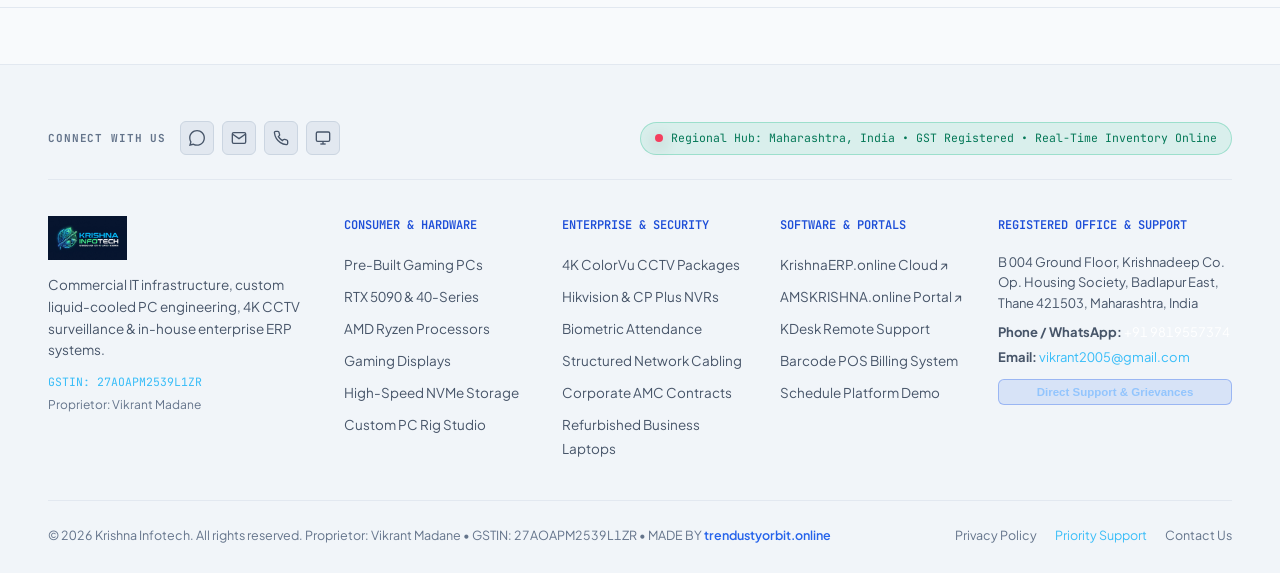
==== commit 48fedba8: "feat(branding): add 'MADE BY trendustyorbit.online' attribution badge and footer credits - Add fixed" ====
--- a/contact.html
+++ b/contact.html
@@ -442,7 +442,7 @@
 
       <!-- Footer Bottom Legal Strip -->
       <div class="footer-bottom">
-        <div>&copy; 2026 Krishna Infotech. All rights reserved. Proprietor: Vikrant Madane &bull; GSTIN: 27AOAPM2539L1ZR</div>
+        <div>&copy; 2026 Krishna Infotech. All rights reserved. Proprietor: Vikrant Madane &bull; GSTIN: 27AOAPM2539L1ZR &bull; <span class="footer-credit">MADE BY <a href="https://trendustyorbit.online" target="_blank" rel="noopener">trendustyorbit.online</a></span></div>
         <div>
           <a href="privacy-policy.html" style="color: var(--text-muted); text-decoration: none; margin-left: 16px;">Privacy Policy</a>
           <a href="javascript:void(0)" onclick="openModal('complaint-modal')" style="color: #38bdf8; text-decoration: none; margin-left: 16px;">Priority Support</a>
@@ -451,6 +451,12 @@
       </div>
     </div>
   </footer>
+
+  <!-- Persistent Corner Attribution Badge (Fixed Bottom-Left) -->
+  <aside class="corner-credit-badge" aria-label="Creator credit">
+    <span>MADE BY</span>
+    <a href="https://trendustyorbit.online" target="_blank" rel="noopener">trendustyorbit.online</a>
+  </aside>
 
   <!-- Scripts -->
   <script src="js/three.min.js"></script>
--- a/css/style.css
+++ b/css/style.css
@@ -5275,6 +5275,67 @@
   text-transform: uppercase;
 }
 
+/* Persistent Corner Attribution Badge (Fixed Bottom-Left) */
+.corner-credit-badge {
+  position: fixed;
+  bottom: 22px;
+  left: 24px;
+  z-index: 90;
+  display: inline-flex;
+  align-items: center;
+  gap: 7px;
+  padding: 6px 14px;
+  border-radius: 999px;
+  background: rgba(11, 14, 22, 0.88);
+  backdrop-filter: blur(8px);
+  border: 1px solid rgba(255, 255, 255, 0.12);
+  box-shadow: 0 4px 16px rgba(0, 0, 0, 0.4);
+  font-family: var(--font-mono);
+  font-size: 11px;
+  font-weight: 600;
+  letter-spacing: 0.05em;
+  color: #94a3b8;
+  text-transform: uppercase;
+  transition: transform 0.2s ease, border-color 0.2s ease, box-shadow 0.2s ease;
+}
+
+.corner-credit-badge:hover {
+  transform: translateY(-2px);
+  border-color: #38bdf8;
+  box-shadow: 0 6px 20px rgba(56, 189, 248, 0.2);
+}
+
+.corner-credit-badge a {
+  color: #38bdf8;
+  text-decoration: none;
+  font-weight: 700;
+  transition: color 0.15s;
+}
+
+.corner-credit-badge a:hover {
+  color: #ffffff;
+  text-decoration: underline;
+}
+
+.footer-credit a {
+  color: #38bdf8;
+  text-decoration: none;
+  font-weight: 600;
+}
+
+.footer-credit a:hover {
+  text-decoration: underline;
+}
+
+@media (max-width: 640px) {
+  .corner-credit-badge {
+    bottom: 16px;
+    left: 14px;
+    padding: 5px 11px;
+    font-size: 10px;
+  }
+}
+
 /* ==========================================================================
    THEME SYSTEM: LIGHT MODE ARCHITECTURE & REFINED CONTRAST
    ========================================================================== */
@@ -5590,3 +5651,28 @@
   background: #e2e8f0;
   color: #0f172a;
 }
+
+/* Light Mode Overrides for Corner Credit Badge */
+[data-theme="light"] .corner-credit-badge {
+  background: rgba(255, 255, 255, 0.92);
+  border-color: #cbd5e1;
+  color: #475569;
+  box-shadow: 0 4px 16px rgba(0, 0, 0, 0.08);
+}
+
+[data-theme="light"] .corner-credit-badge:hover {
+  border-color: #2563eb;
+  box-shadow: 0 6px 20px rgba(37, 99, 235, 0.15);
+}
+
+[data-theme="light"] .corner-credit-badge a {
+  color: #2563eb;
+}
+
+[data-theme="light"] .corner-credit-badge a:hover {
+  color: #1d4ed8;
+}
+
+[data-theme="light"] .footer-credit a {
+  color: #2563eb;
+}
